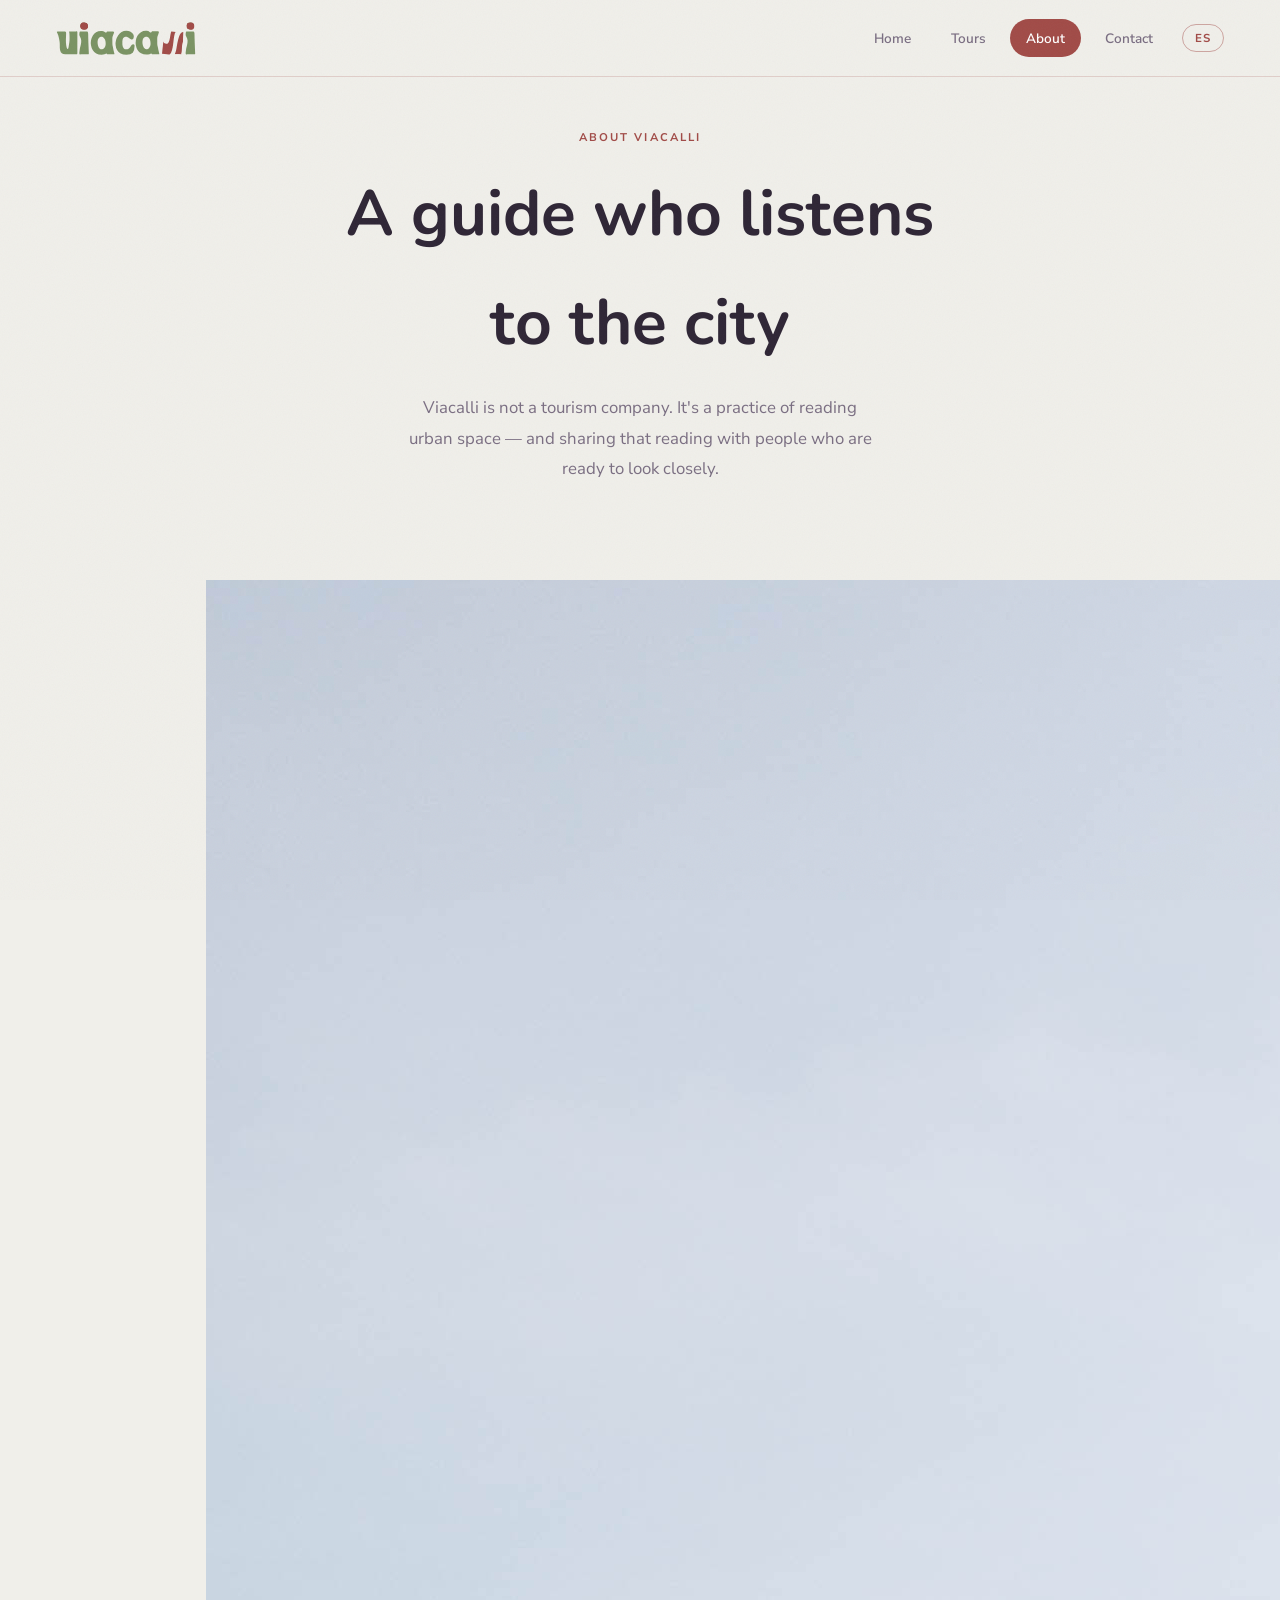
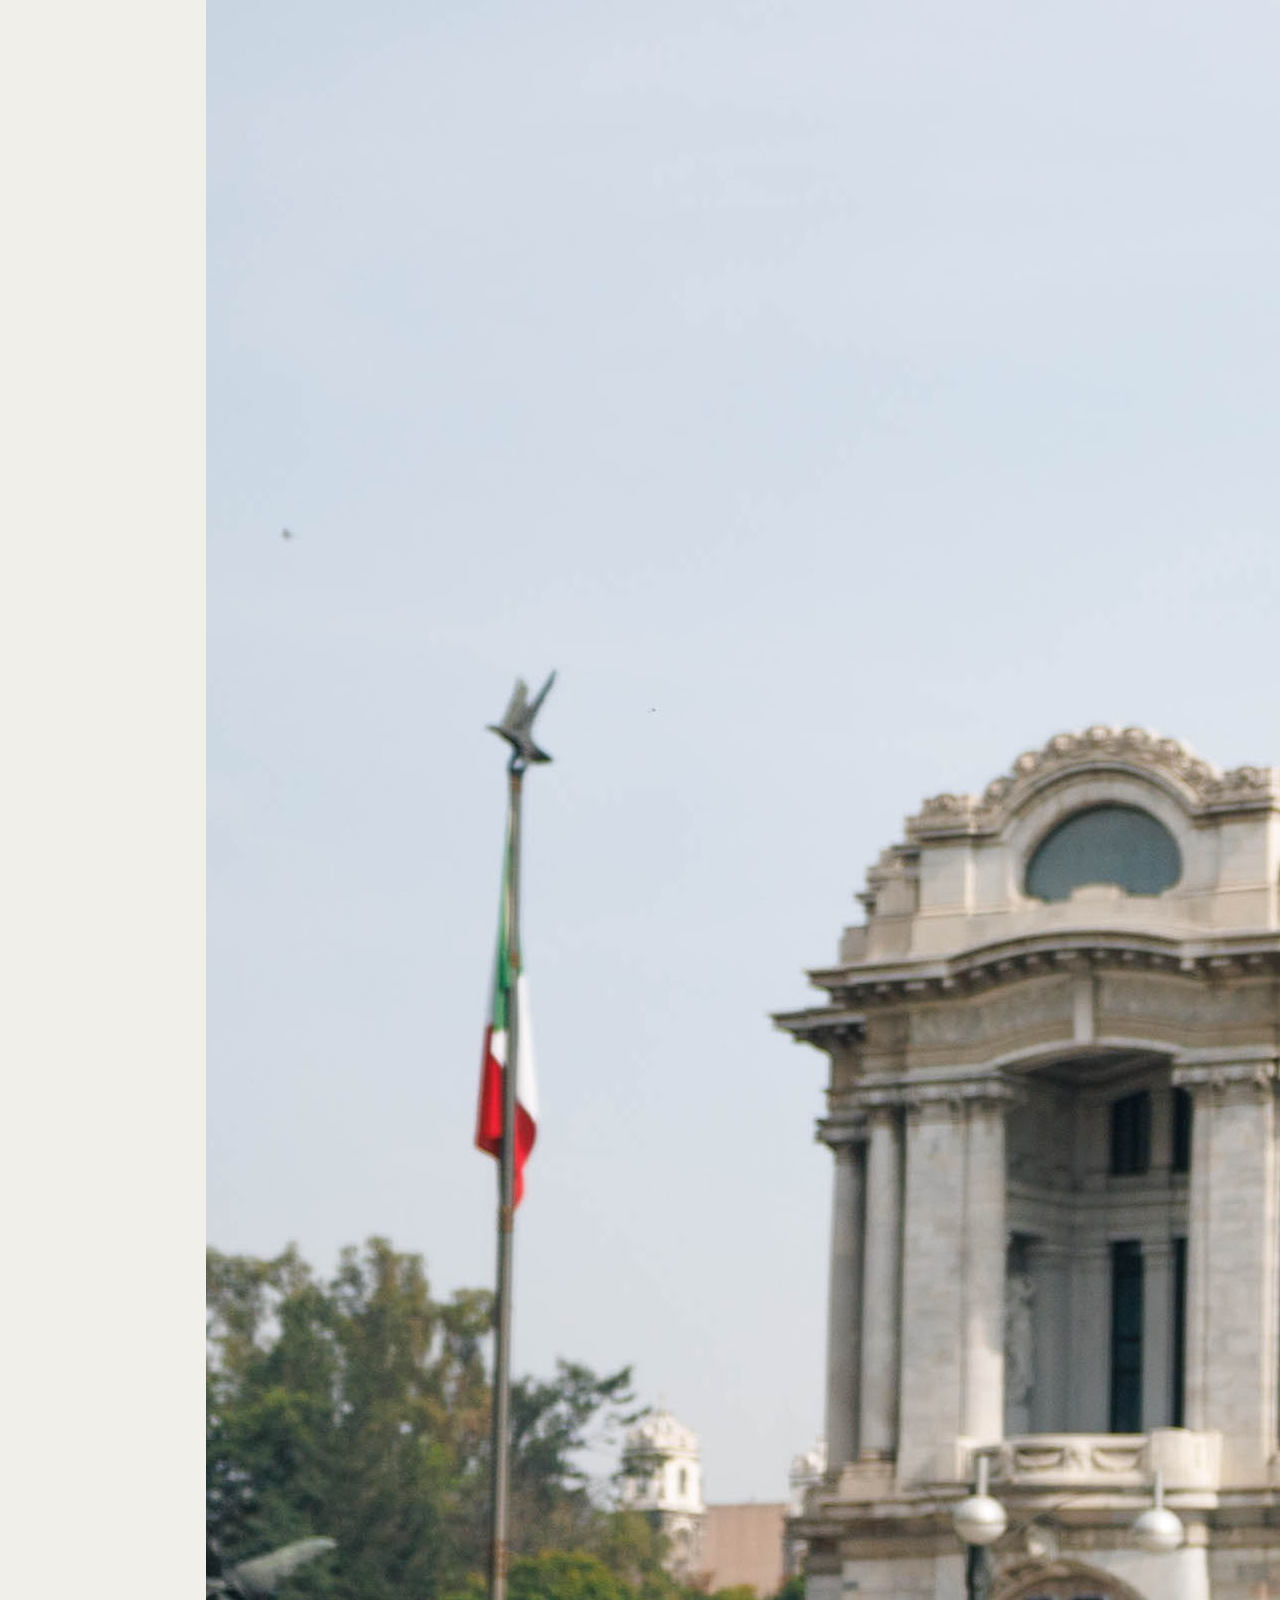
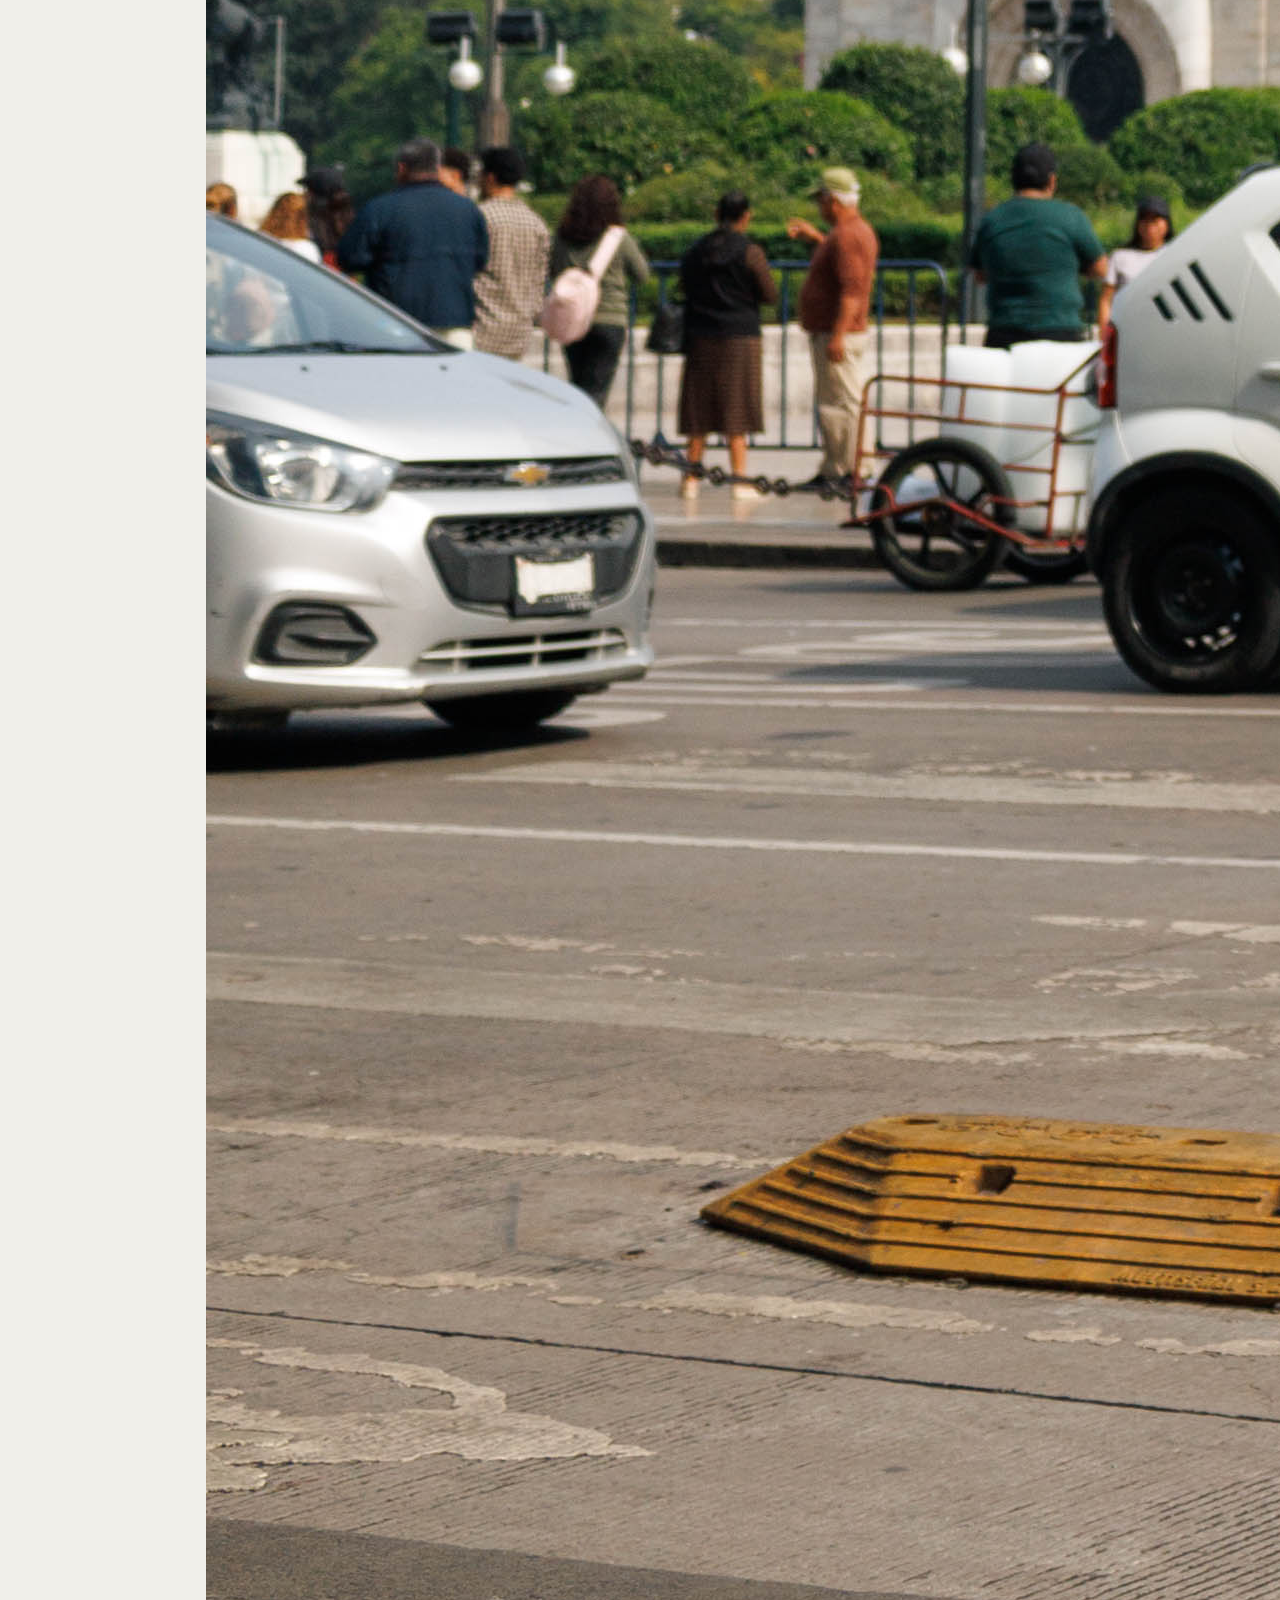
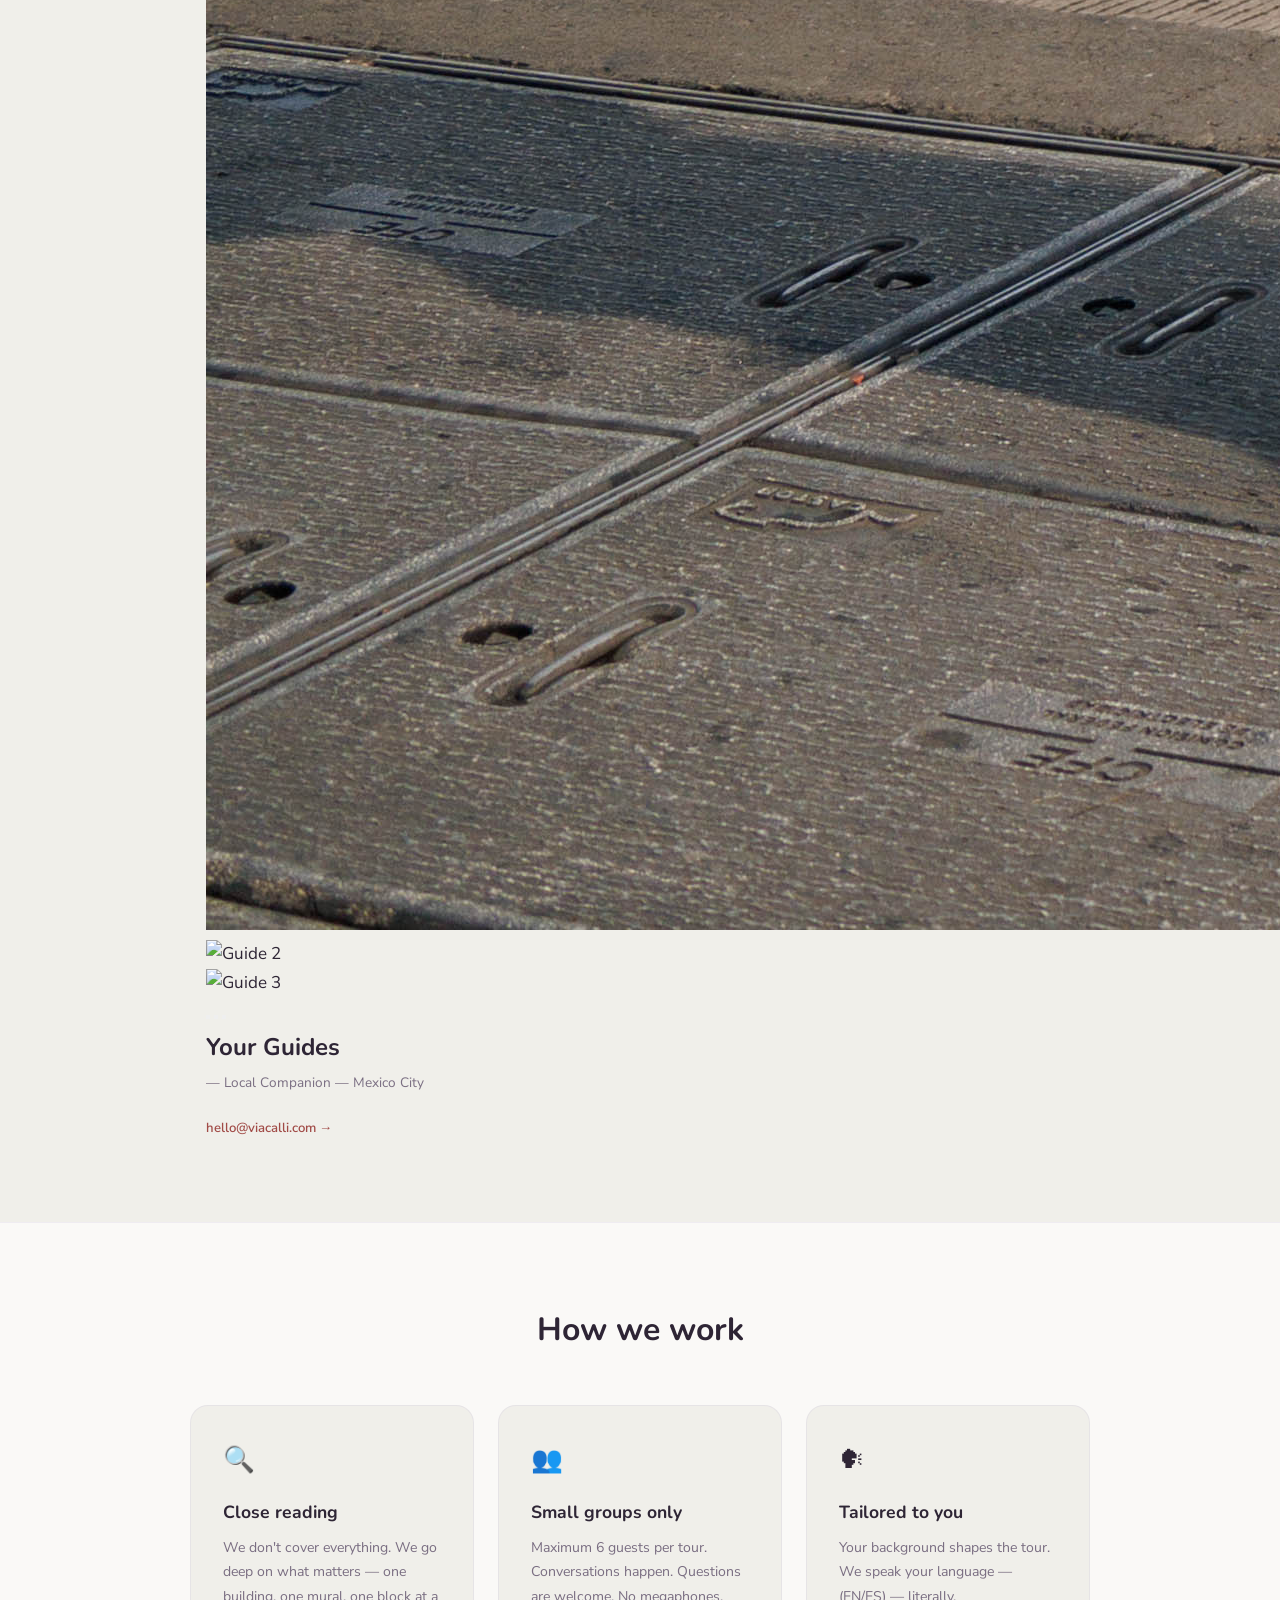
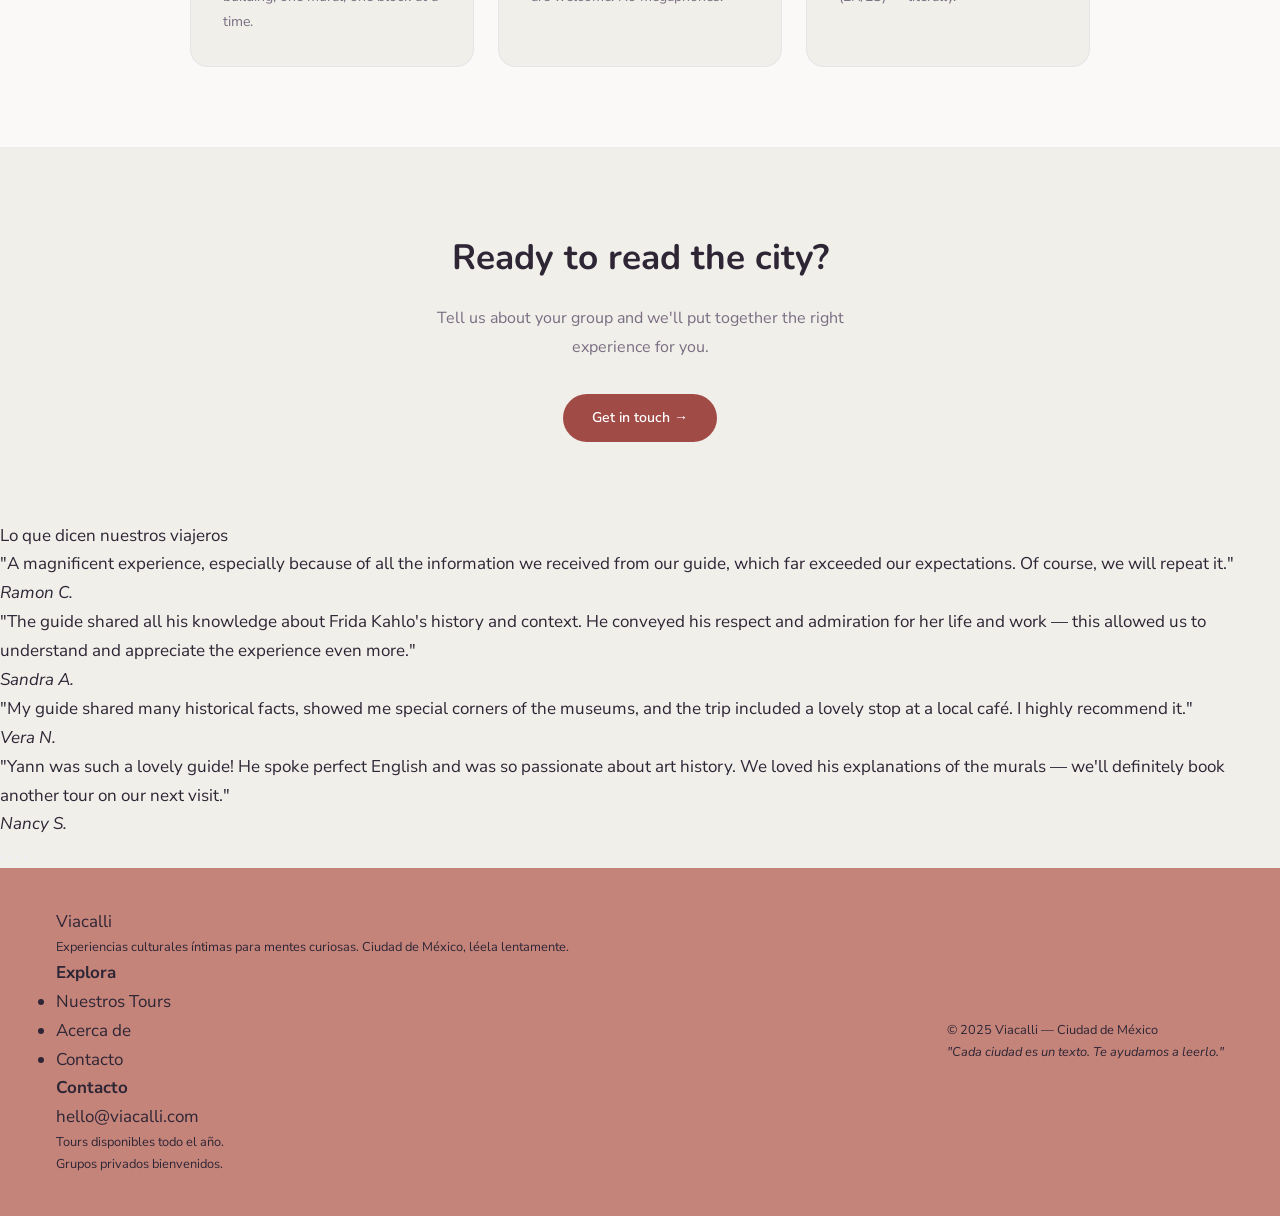
==== about.html @ 8512c6a0 "Update about.html" ====
<!DOCTYPE html>
<html lang="en">
<head>
<meta charset="UTF-8">
<meta name="viewport" content="width=device-width, initial-scale=1.0">
<title>Viacalli — Cultural Experiences</title>
<link rel="stylesheet" href="style.css">
<style>
.page-header {
  padding-top: 8rem;
  padding-bottom: 4rem;
  text-align: center;
  padding-left: 2rem;
  padding-right: 2rem;
}

.page-header h1 {
  font-family: var(--serif);
  font-size: clamp(2.5rem, 5vw, 4rem);
  font-weight: 700;
  color: var(--ink);
  margin-bottom: 1rem;
}

.page-header p {
  font-size: 1.05rem;
  color: var(--muted);
  max-width: 48ch;
  margin: 0 auto;
  line-height: 1.8;
}

/* ── BIO ── */
.bio-section {
  max-width: 980px;
  margin: 0 auto;
  padding: 2rem 3.5rem 5rem;
  display: grid;
  grid-template-columns: 1fr 1.5fr;
  gap: 5rem;
  align-items: start;
}

.bio-left {
  position: sticky;
  top: 7rem;
}



.bio-name {
  font-family: var(--serif);
  font-size: 1.5rem;
  font-weight: 700;
  color: var(--ink);
  margin-bottom: 0.2rem;
}

.bio-title {
  font-size: 0.85rem;
  color: var(--muted);
  margin-bottom: 1.2rem;
}

.bio-contact-link {
  display: inline-flex;
  align-items: center;
  gap: 0.4rem;
  font-size: 0.82rem;
  font-weight: 600;
  color: var(--lav-dark);
  text-decoration: none;
}

.bio-contact-link:hover { text-decoration: underline; }

.bio-right {
  padding-top: 0.5rem;
}

.bio-right h2 {
  font-family: var(--serif);
  font-size: 1.8rem;
  font-weight: 700;
  color: var(--ink);
  margin-bottom: 1.5rem;
  line-height: 1.2;
}

.bio-right p {
  font-size: 1rem;
  color: var(--muted);
  line-height: 1.9;
  margin-bottom: 1.3rem;
}

.bio-right p strong {
  color: var(--ink);
  font-weight: 600;
}

/* ── VALUES ── */
.values-section {
  background: var(--white);
  padding: 5rem 3.5rem;
  border-top: 1px solid rgba(175,164,206,0.15);
  border-bottom: 1px solid rgba(175,164,206,0.15);
}

.values-section h2 {
  font-family: var(--serif);
  font-size: 2rem;
  font-weight: 700;
  color: var(--ink);
  text-align: center;
  margin-bottom: 3rem;
}

.values-grid {
  display: grid;
  grid-template-columns: repeat(3, 1fr);
  gap: 1.5rem;
  max-width: 900px;
  margin: 0 auto;
}

.value-card {
  background: var(--cream);
  border-radius: 18px;
  padding: 2rem;
  border: 1px solid rgba(175,164,206,0.15);
}

.value-icon {
  font-size: 1.6rem;
  margin-bottom: 1rem;
  display: block;
}

.value-card h3 {
  font-family: var(--serif);
  font-size: 1.1rem;
  font-weight: 700;
  color: var(--ink);
  margin-bottom: 0.5rem;
}

.value-card p {
  font-size: 0.88rem;
  color: var(--muted);
  line-height: 1.75;
}

/* ── CTA ── */
.about-cta {
  text-align: center;
  padding: 5rem 2rem;
}

.about-cta h2 {
  font-family: var(--serif);
  font-size: 2.2rem;
  font-weight: 700;
  color: var(--ink);
  margin-bottom: 1rem;
}

.about-cta p {
  font-size: 1rem;
  color: var(--muted);
  max-width: 44ch;
  margin: 0 auto 2rem;
  line-height: 1.8;
}

@media (max-width: 768px) {
  .bio-section { grid-template-columns: 1fr; padding: 2rem 1.5rem 4rem; gap: 2.5rem; }
  .bio-left { position: static; }
  .values-section { padding: 4rem 1.5rem; }
  .values-grid { grid-template-columns: 1fr; }
}
</style>
</head>
<body>

<nav>
  <a href="index.html" class="nav-logo"><img src="logo.svg" alt="Viacalli" style="height:38px; width:auto; display:block;"></a>
  <div class="nav-desktop-links" id="desktopNav">
    <a href="index.html" data-i18n="nav.home">Home</a>
    <a href="tours.html" data-i18n="nav.tours">Tours</a>
    <a href="about.html" class="active" data-i18n="nav.about">About</a>
    <a href="contact.html" data-i18n="nav.contact">Contact</a>
    <button id="langToggleDesktop" class="lang-toggle" aria-label="Cambiar a español">ES</button>
  </div>
  <button class="nav-hamburger" id="navHamburger" aria-label="Menu">
    <span></span><span></span><span></span>
  </button>
</nav>
<dialog id="mobileMenuDialog">
  <button class="dialog-close" id="dialogClose" aria-label="Close menu">✕</button>
  <nav class="dialog-nav">
    <a href="index.html" data-i18n="nav.home">Home</a>
    <a href="tours.html" data-i18n="nav.tours">Tours</a>
    <a href="about.html" class="active" data-i18n="nav.about">About</a>
    <a href="contact.html" data-i18n="nav.contact">Contact</a>
    <button id="langToggle" class="lang-toggle" aria-label="Cambiar a español">ES</button>
  </nav>
</dialog>

<div class="page-header">
  <span class="eyebrow" data-i18n="about.eyebrow">About Viacalli</span>
  <h1><span data-i18n="about.h1a">A guide who listens</span><br><span data-i18n="about.h1b">to the city</span></h1>
  <p data-i18n="about.sub">Viacalli is not a tourism company. It's a practice of reading urban space — and sharing that reading with people who are ready to look closely.</p>
</div>

<!-- ============================================================
     VIACALLI — CARRUSEL DE GUÍAS
     Reemplaza TODA la sección <section class="bio-section">
     en tu about.html con este bloque
     ============================================================ -->

<section class="bio-section">
  <div class="bio-left">

    <!-- Carrusel de fotos -->
    <div class="guides-carousel">
      <div class="guides-track" id="guidesTrack">
        <div class="guide-slide">
          <img src="img/1.jpg" alt="Guide 1" class="guide-photo">
        </div>
        <div class="guide-slide">
          <img src="img/2.jpg" alt="Guide 2" class="guide-photo">
        </div>
        <div class="guide-slide">
          <img src="img/3.jpg" alt="Guide 3" class="guide-photo">
        </div>
      </div>

      <!-- Dots de navegación -->
      <div class="guides-dots">
        <button class="guide-dot active" data-index="0"></button>
        <button class="guide-dot" data-index="1"></button>
        <button class="guide-dot" data-index="2"></button>
      </div>
    </div>

    <div class="bio-name">Your Guides</div>
    <div class="bio-title" data-i18n="about.bio.title">— Local Companion — Mexico City</div>
    <a href="contact.html" class="bio-contact-link">hello@viacalli.com →</a>
  </div>

  <div class="bio-right">
    <h2 data-i18n="about.bio.h2">Not a tour guide in the conventional sense.</h2>
    <p>
      We are readers of cities — trained to notice what most people walk past: the structural logic of a facade, the political subtext of a mural, the quiet stories embedded in a neighborhood.
    </p>
    <p>
      Viacalli was born from years of guiding curious travelers through Mexico City's most extraordinary spaces — and from the belief that meaningful experiences should be accessible to anyone willing to look deeper.
    </p>
    <p>
      These tours are not itineraries with a fixed set of facts. They are conversations, shaped by who is in the group. Everyone brings a different perspective to the city — and that difference is part of what makes every tour unique. 
    </p>
    <p>
      Over the years, we have guided visitors from across the world — including architects, artists, students, journalists, and first-time travelers to Mexico City. Every tour becomes a different way of understanding the city, shaped by the people exploring it together.
    </p>
    <p>
      Mexico City is one of the world's most layered and emotionally complex urban environments. <strong>We've spent years learning to read it. We'd like to share that reading with you.</strong>
    </p>
    <br>
    <a href="tours.html" class="btn btn-primary" data-i18n="about.bio.cta">See our tours →</a>
  </div>
</section>

<!-- Script del carrusel de guías -->
<script>
(function () {
  var track = document.getElementById('guidesTrack');
  var dots = document.querySelectorAll('.guide-dot');
  var current = 0;
  var total = 3;
  var timer;

  function goTo(index) {
    current = index;
    track.style.transform = 'translateX(-' + (index * 100) + '%)';
    dots.forEach(function (d, i) {
      d.classList.toggle('active', i === index);
    });
  }

  function next() {
    goTo((current + 1) % total);
  }

  function startTimer() {
    timer = setInterval(next, 3500);
  }

  dots.forEach(function (dot) {
    dot.addEventListener('click', function () {
      clearInterval(timer);
      goTo(parseInt(dot.dataset.index));
      startTimer();
    });
  });

  startTimer();
})();
</script>

<section class="values-section">
  <h2 data-i18n="about.values.h2">How we work</h2>
  <div class="values-grid">
    <div class="value-card">
      <span class="value-icon">🔍</span>
      <h3 data-i18n="about.v1.h3">Close reading</h3>
      <p data-i18n="about.v1.p">We don't cover everything. We go deep on what matters — one building, one mural, one block at a time.</p>
    </div>
    <div class="value-card">
      <span class="value-icon">👥</span>
      <h3 data-i18n="about.v2.h3">Small groups only</h3>
      <p data-i18n="about.v2.p">Maximum 6 guests per tour. Conversations happen. Questions are welcome. No megaphones.</p>
    </div>
    <div class="value-card">
      <span class="value-icon">🗣</span>
      <h3 data-i18n="about.v3.h3">Tailored to you</h3>
      <p data-i18n="about.v3.p">Your background shapes the tour. We speak your language — (EN/ES) — literally.</p>
    </div>
  </div>
</section>

<section class="about-cta">
  <h2 data-i18n="about.cta.h2">Ready to read the city?</h2>
  <p data-i18n="about.cta.p">Tell us about your group and we'll put together the right experience for you.</p>
  <a href="contact.html" class="btn btn-primary" data-i18n="about.cta.btn">Get in touch →</a>
</section>

<!-- ============================================================
     VIACALLI — CARRUSEL DE TESTIMONIOS
     Pega este bloque en about.html donde quieras que aparezca,
     por ejemplo justo antes del </main> o antes del footer.
     ============================================================ -->

<section class="testimonials-section">
  <div class="section-label-manus">
    <div class="label-line-manus"></div>
    <span class="label-text-manus">Lo que dicen nuestros viajeros</span>
    <div class="label-line-manus"></div>
  </div>

  <div class="testimonial-carousel-wrap">

    <div class="testimonial-item active">
      <blockquote>"A magnificent experience, especially because of all the information we received from our guide, which far exceeded our expectations. Of course, we will repeat it."</blockquote>
      <cite>
        <span class="testimonial-author">Ramon C.</span>
      </cite>
    </div>

    <div class="testimonial-item">
      <blockquote>"The guide shared all his knowledge about Frida Kahlo's history and context. He conveyed his respect and admiration for her life and work — this allowed us to understand and appreciate the experience even more."</blockquote>
      <cite>
        <span class="testimonial-author">Sandra A.</span>
      </cite>
    </div>

    <div class="testimonial-item">
      <blockquote>"My guide shared many historical facts, showed me special corners of the museums, and the trip included a lovely stop at a local café. I highly recommend it."</blockquote>
      <cite>
        <span class="testimonial-author">Vera N.</span>
      </cite>
    </div>

    <div class="testimonial-item">
      <blockquote>"Yann was such a lovely guide! He spoke perfect English and was so passionate about art history. We loved his explanations of the murals — we'll definitely book another tour on our next visit."</blockquote>
      <cite>
        <span class="testimonial-author">Nancy S.</span>
      </cite>
    </div>

  </div>

  <div class="testimonial-dots-wrap">
    <button class="t-dot active" data-t="0"></button>
    <button class="t-dot" data-t="1"></button>
    <button class="t-dot" data-t="2"></button>
    <button class="t-dot" data-t="3"></button>
  </div>
</section>

<script>
(function () {
  var items = document.querySelectorAll('.testimonial-item');
  var dots = document.querySelectorAll('.t-dot');
  var current = 0;
  var timer;

  function goTo(index) {
    items[current].classList.remove('active');
    dots[current].classList.remove('active');
    current = index;
    items[current].classList.add('active');
    dots[current].classList.add('active');
  }

  dots.forEach(function (dot) {
    dot.addEventListener('click', function () {
      clearInterval(timer);
      goTo(parseInt(dot.dataset.t));
      startTimer();
    });
  });

  function startTimer() {
    timer = setInterval(function () {
      goTo((current + 1) % items.length);
    }, 5000);
  }

  startTimer();
})();
</script>

<!-- ============================================================
     VIACALLI — FOOTER NUEVO
     Reemplaza tu <footer>...</footer> existente en TODAS las páginas:
     index.html, about.html, tours.html, contact.html
     ============================================================ -->

<footer class="footer-manus">
  <div class="footer-inner">

    <div class="footer-brand-col">
      <div class="footer-brand-name">Viacalli</div>
      <p>Experiencias culturales íntimas para mentes curiosas. Ciudad de México, léela lentamente.</p>
    </div>

    <div class="footer-col">
      <h4>Explora</h4>
      <ul>
        <li><a href="tours.html">Nuestros Tours</a></li>
        <li><a href="about.html">Acerca de</a></li>
        <li><a href="contact.html">Contacto</a></li>
      </ul>
    </div>

    <div class="footer-col">
      <h4>Contacto</h4>
      <a href="mailto:hello@viacalli.com" class="footer-email">hello@viacalli.com</a>
      <p class="footer-note">Tours disponibles todo el año.<br>Grupos privados bienvenidos.</p>
    </div>

  </div>

  <div class="footer-bottom-manus">
    <p>© 2025 Viacalli — Ciudad de México</p>
    <p><em>"Cada ciudad es un texto. Te ayudamos a leerlo."</em></p>
  </div>
</footer>


<script src="lang.js"></script>
<script>
(function() {
  var hamburger = document.getElementById('navHamburger');
  var dialog    = document.getElementById('mobileMenuDialog');
  var closeBtn  = document.getElementById('dialogClose');
  if (!hamburger || !dialog) return;

  hamburger.addEventListener('click', function() {
    dialog.showModal();
    document.body.style.overflow = 'hidden';
  });

  function closeDialog() {
    dialog.close();
    document.body.style.overflow = '';
  }

  if (closeBtn) closeBtn.addEventListener('click', closeDialog);

  dialog.querySelectorAll('a').forEach(function(a) {
    a.addEventListener('click', closeDialog);
  });

  dialog.addEventListener('click', function(e) {
    if (e.target === dialog) closeDialog();
  });

  document.addEventListener('keydown', function(e) {
    if (e.key === 'Escape') { document.body.style.overflow = ''; }
  });
})();
</script>
</body>
</html>
---- style.css ----
@import url('https://fonts.googleapis.com/css2?family=Nunito:ital,wght@0,300;0,400;0,600;0,700;1,300;1,400&family=Nunito+Sans:wght@300;400;600&display=swap');

*, *::before, *::after { box-sizing: border-box; margin: 0; padding: 0; }

:root {
  --lav-dark:  #A14B47;
  --lav-light: #C47D7A;
  --cream:     #F0EFEA;
  --ink:       #2e2535;
  --muted:     #7a6e82;
  --soft:      #f0e0df;
  --white:     #faf9f7;
  --green:     #7A9363;
  --green-light: #dde8d8;
  --serif:     'Nunito', sans-serif;
  --sans:      'Nunito Sans', sans-serif;
}

html { scroll-behavior: smooth; }

body {
  background: var(--cream);
  color: var(--ink);
  font-family: var(--sans);
  font-weight: 400;
  line-height: 1.7;
  font-size: 17px;
}

/* ── NAV ── */
nav {
  position: fixed;
  top: 0; left: 0; right: 0;
  z-index: 100;
  display: flex;
  justify-content: space-between;
  align-items: center;
  padding: 1.2rem 3.5rem;
  background: rgba(240, 239, 234, 0.92);
  backdrop-filter: blur(10px);
  border-bottom: 1px solid rgba(161,75,71,0.2);
}

.nav-logo {
  text-decoration: none;
  display: flex;
  align-items: center;
  flex-shrink: 0;
}

.nav-logo img {
  height: 38px;
  width: auto;
  display: block;
}

.nav-logo span {
  display: none;
}

.nav-links {
  display: flex;
  gap: 0.5rem;
  list-style: none;
}

.nav-links a {
  font-family: var(--sans);
  font-size: 0.85rem;
  font-weight: 600;
  color: var(--muted);
  text-decoration: none;
  padding: 0.45rem 1rem;
  border-radius: 999px;
  transition: background 0.2s, color 0.2s;
}

.nav-links a:hover,
.nav-links a.active {
  background: var(--lav-dark);
  color: #fff;
}

/* ── LANGUAGE TOGGLE ── */
.lang-toggle {
  background: transparent;
  border: 1.5px solid rgba(161,75,71,0.45);
  border-radius: 999px;
  color: var(--lav-dark);
  font-family: var(--sans);
  font-size: 0.72rem;
  font-weight: 700;
  letter-spacing: 0.08em;
  padding: 0.3rem 0.75rem;
  cursor: pointer;
  transition: background 0.2s, border-color 0.2s, color 0.2s;
  margin-left: 0.3rem;
}

.lang-toggle:hover {
  background: var(--lav-dark);
  color: #fff;
  border-color: var(--lav-dark);
}

/* ── BUTTONS ── */
.btn {
  display: inline-flex;
  align-items: center;
  gap: 0.5rem;
  font-family: var(--sans);
  font-size: 0.88rem;
  font-weight: 600;
  padding: 0.75rem 1.8rem;
  border-radius: 999px;
  text-decoration: none;
  cursor: pointer;
  transition: transform 0.15s, box-shadow 0.15s;
  border: none;
}

.btn:active { transform: scale(0.97); }

.btn-primary {
  background: var(--lav-dark);
  color: #fff;
}

.btn-primary:hover {
  box-shadow: 0 4px 20px rgba(161,75,71,0.45);
  transform: translateY(-1px);
}

.btn-outline {
  background: transparent;
  color: var(--green);
  border: 1.5px solid var(--green);
}

.btn-outline:hover {
  background: var(--green-light);
}

/* ── SECTION LABELS ── */
.eyebrow {
  font-size: 0.7rem;
  font-weight: 700;
  letter-spacing: 0.18em;
  text-transform: uppercase;
  color: var(--lav-dark);
  display: block;
  margin-bottom: 0.8rem;
}

/* ── FOOTER ── */
footer {
  background: #C4847A;
  padding: 2.5rem 3.5rem;
  display: flex;
  justify-content: space-between;
  align-items: center;
}

footer p {
  font-size: 0.8rem;
  color: #2e2535;
}

footer a {
  color: #2e2535;
  text-decoration: none;
  transition: color 0.2s;
}

footer a:hover { color: #fff; }

/* ── HAMBURGER ── */
.nav-hamburger {
  display: none;
  flex-direction: column;
  justify-content: center;
  gap: 5px;
  background: none;
  border: none;
  cursor: pointer;
  padding: 0.4rem;
}
.nav-hamburger span {
  display: block;
  width: 22px;
  height: 2px;
  background: var(--ink);
  border-radius: 2px;
  transition: all 0.25s;
}

/* ── DESKTOP NAV LINKS ── */
.nav-desktop-links {
  display: flex;
  align-items: center;
  gap: 0.5rem;
}
.nav-desktop-links a {
  font-family: var(--sans);
  font-size: 0.85rem;
  font-weight: 600;
  color: var(--muted);
  text-decoration: none;
  padding: 0.45rem 1rem;
  border-radius: 999px;
  transition: background 0.2s, color 0.2s;
}
.nav-desktop-links a:hover,
.nav-desktop-links a.active {
  background: var(--lav-dark);
  color: #fff;
}

/* ── MOBILE DIALOG MENU ── */
#mobileMenuDialog {
  display: block;
  border: none;
  padding: 0;
  margin: 0;
  width: 100vw;
  max-width: 100vw;
  height: 100vh;
  max-height: 100vh;
  background: var(--cream);
  position: fixed;
  inset: 0;
}
#mobileMenuDialog::backdrop {
  background: rgba(0,0,0,0.3);
}
#mobileMenuDialog:not([open]) {
  display: none;
}
.dialog-close {
  position: absolute;
  top: 1.2rem;
  right: 1.4rem;
  background: none;
  border: none;
  font-size: 1.6rem;
  color: var(--ink);
  cursor: pointer;
  line-height: 1;
  padding: 0.3rem;
}
.dialog-nav {
  display: flex;
  flex-direction: column;
  justify-content: center;
  height: 100%;
  padding: 5rem 2.5rem 3rem;
  gap: 0;
}
.dialog-nav a {
  font-family: var(--serif);
  font-size: 2rem;
  font-weight: 700;
  padding: 0.75rem 0;
  color: var(--ink);
  display: block;
  text-decoration: none;
  border-bottom: 1px solid rgba(161,75,71,0.2);
  transition: color 0.15s;
}
.dialog-nav a:first-child {
  border-top: 1px solid rgba(161,75,71,0.2);
}
.dialog-nav a:hover,
.dialog-nav a.active {
  color: var(--green);
}
.dialog-nav .lang-toggle {
  margin-top: 2rem;
  font-size: 0.85rem;
  padding: 0.5rem 1.4rem;
  border: 1.5px solid rgba(161,75,71,0.45);
  border-radius: 999px;
  background: none;
  color: var(--lav-dark);
  font-weight: 700;
  letter-spacing: 0.08em;
  cursor: pointer;
  display: inline-block;
  font-family: var(--sans);
}

/* ── RESPONSIVE ── */
@media (max-width: 768px) {
  nav { padding: 0.9rem 1.2rem; }
  .nav-logo img { height: 28px; }
  .nav-hamburger { display: flex; }
  .nav-desktop-links { display: none; }
  footer { padding: 2rem 1.5rem; flex-direction: column; gap: 0.6rem; text-align: center; }
}
/* ============================================================
   VIACALLI — EFECTOS Y ANIMACIONES
   Pega este bloque al FINAL de tu style.css existente
   ============================================================ */

/* ── GRAIN TEXTURE ── */
body::after {
  content: '';
  position: fixed;
  inset: 0;
  pointer-events: none;
  z-index: 9999;
  opacity: 0.04;
  background-image: url("data:image/svg+xml,%3Csvg xmlns='http://www.w3.org/2000/svg' width='200' height='200'%3E%3Cfilter id='n'%3E%3CfeTurbulence type='fractalNoise' baseFrequency='0.85' numOctaves='4' stitchTiles='stitch'/%3E%3C/filter%3E%3Crect width='200' height='200' filter='url(%23n)' opacity='1'/%3E%3C/svg%3E");
}

/* ── HERO — ENTRADA ESCALONADA ── */
.hero-tag {
  opacity: 0;
  animation: viac-fadeUp 0.6s ease forwards 0.2s;
}

.hero h1 .line1 {
  display: block;
  opacity: 0;
  animation: viac-fadeUp 0.7s ease forwards 0.4s;
}

.hero h1 .line2 {
  display: block;
  opacity: 0;
  animation: viac-fadeUp 0.7s ease forwards 0.65s;
}

.hero-sub {
  opacity: 0;
  animation: viac-fadeUp 0.7s ease forwards 0.9s;
}

.hero-actions {
  opacity: 0;
  animation: viac-fadeUp 0.7s ease forwards 1.1s;
}

/* ── ABOUT CARD — PARALLAX TILT 3D ── */
.about-card {
  transition: transform 0.1s ease;
  transform-style: preserve-3d;
}

/* ── TOUR CARDS — HOVER MEJORADO ── */
.tour-preview-card {
  position: relative;
  overflow: hidden;
}

/* Overlay de color al hover */
.tour-preview-card::before {
  content: '';
  position: absolute;
  inset: 0;
  background: linear-gradient(135deg, rgba(175,164,206,0.07), rgba(122,147,99,0.05));
  opacity: 0;
  transition: opacity 0.3s ease;
  border-radius: inherit;
  pointer-events: none;
}

.tour-preview-card:hover::before {
  opacity: 1;
}

/* Ícono — zoom + rotación suave al hover */
.tour-preview-card .tour-icon {
  transition: transform 0.3s cubic-bezier(0.34, 1.56, 0.64, 1);
}

.tour-preview-card:hover .tour-icon {
  transform: scale(1.15) rotate(-5deg);
}

/* Flecha — deslizamiento al hover */
.tour-preview-card .tour-link-arrow {
  transition: transform 0.2s ease, color 0.2s ease;
  display: inline-flex;
  align-items: center;
  gap: 0.3rem;
}

.tour-preview-card:hover .tour-link-arrow {
  transform: translateX(5px);
}

/* ── CAROUSEL CARDS — HOVER CON OVERLAY VISUAL ── */

/* Cada card del carousel necesita position relative (ya lo tiene) */
.tour-preview-card .card-hover-overlay {
  position: absolute;
  inset: 0;
  border-radius: inherit;
  display: flex;
  flex-direction: column;
  align-items: flex-start;
  justify-content: flex-end;
  padding: 1.8rem 2rem;
  opacity: 0;
  transform: translateY(6px);
  transition: opacity 0.35s ease, transform 0.35s ease;
  pointer-events: none;
  z-index: 2;
}

/* Fotos reales con overlay oscuro por tour */
.tour-preview-card[href*="frida"]    .card-hover-overlay { background: linear-gradient(rgba(0,0,0,0.35), rgba(0,0,0,0.7)), url('img/frida.jpeg') center/cover no-repeat; }
.tour-preview-card[href*="bellas"]   .card-hover-overlay { background: linear-gradient(rgba(0,0,0,0.35), rgba(0,0,0,0.7)), url('img/bellas.jpeg') center/cover no-repeat; }
.tour-preview-card[href*="munal"]    .card-hover-overlay { background: linear-gradient(rgba(0,0,0,0.35), rgba(0,0,0,0.7)), url('img/munal.jpeg') center/cover no-repeat; }
.tour-preview-card[href*="antro"]    .card-hover-overlay { background: linear-gradient(rgba(0,0,0,0.35), rgba(0,0,0,0.7)), url('img/antropologia.png') center/cover no-repeat; }
.tour-preview-card[href*="barragan"] .card-hover-overlay { background: linear-gradient(rgba(0,0,0,0.35), rgba(0,0,0,0.7)), url('img/ortega.jpg') center/cover no-repeat; }
.tour-preview-card[href*="gastro"]   .card-hover-overlay { background: linear-gradient(rgba(0,0,0,0.35), rgba(0,0,0,0.7)), url('img/gastronomico.jpg') center/cover no-repeat; }
.tour-preview-card[href*="photo"]    .card-hover-overlay { background: linear-gradient(rgba(0,0,0,0.35), rgba(0,0,0,0.7)), url('img/photo.jpg') center/cover no-repeat; }

.tour-preview-card:hover .card-hover-overlay {
  opacity: 1;
  transform: translateY(0);
}

.card-hover-overlay .overlay-icon {
  font-size: 2rem;
  margin-bottom: 0.7rem;
  display: block;
  transform: scale(0.8);
  transition: transform 0.4s cubic-bezier(0.34, 1.56, 0.64, 1) 0.05s;
}

.tour-preview-card:hover .overlay-icon {
  transform: scale(1);
}

.card-hover-overlay .overlay-title {
  font-family: var(--serif);
  font-size: 1.4rem;
  font-weight: 700;
  color: #fff;
  line-height: 1.2;
  margin-bottom: 0.4rem;
}

.card-hover-overlay .overlay-cta {
  font-size: 0.75rem;
  font-weight: 700;
  color: rgba(255,255,255,0.75);
  letter-spacing: 0.08em;
  text-transform: uppercase;
}

/* ── INTRO STRIP — CONTADORES ── */
.strip-num {
  transition: opacity 0.4s ease;
}

/* ── SCROLL REVEAL — elementos generales ── */
.reveal {
  opacity: 0;
  transform: translateY(20px);
  transition: opacity 0.65s ease, transform 0.65s ease;
}

.reveal.visible {
  opacity: 1;
  transform: translateY(0);
}

/* ── KEYFRAMES ── */
@keyframes viac-fadeUp {
  from {
    opacity: 0;
    transform: translateY(18px);
  }
  to {
    opacity: 1;
    transform: translateY(0);
  }
}
/* ============================================================
   VIACALLI — MEJORAS MOBILE
   Pega este bloque al FINAL de tu style.css,
   DESPUÉS del bloque de animaciones que ya agregaste.
   ============================================================ */
 
@media (max-width: 768px) {
 
nav {
    position: relative;
  }

  /* ── HERO ── */
 
  /* Reducir espacio encima del tag */
  .hero {
    padding-top: 2rem;
    padding-bottom: 2rem;
    text-align: center;
  }
 
  .hero-tag {
    margin: 0 auto 1.2rem;
    display: inline-flex;
  }
 
  /* h1 más compacto — menos espacio entre líneas */
  .hero h1 {
    font-size: 2.6rem;
    line-height: 1.08;
    margin-bottom: 1rem;
  }
 
  /* Subtítulo más pequeño y compacto */
  .hero-sub {
    font-size: 1rem;
    line-height: 1.65;
    margin-bottom: 1.5rem;
    padding: 0 0.5rem;
  }
 
  /* Botones: uno arriba del otro, tamaño completo */
  .hero-actions {
    display: flex;
    flex-direction: column;
    gap: 0.75rem;
    align-items: center;
    width: 100%;
  }
 
  .hero-actions .btn-primary,
  .hero-actions .btn-outline,
  .hero-actions a {
    width: 100%;
    max-width: 320px;
    text-align: center;
    padding: 0.85rem 1.5rem;
    font-size: 0.9rem;
    border-radius: 50px;
  }
 
  /* Botón primario más prominente */
  .hero-actions a:first-child {
    background: var(--lav-dark, #A14B47);
    color: #fff;
    font-weight: 700;
  }
 
  /* ── SCROLL INDICATOR ── */
  .scroll-indicator {
    margin-top: 1.5rem;
  }
 
  /* ── INTRO STRIP ── */
  .intro-strip {
    display: grid;
    grid-template-columns: repeat(3, 1fr);
    gap: 0;
    padding: 0;
    border-radius: 16px;
    margin: 0 1rem;
    overflow: hidden;
    box-shadow: 0 2px 16px rgba(0,0,0,0.06);
  }
 
  .intro-strip .strip-item {
    padding: 1.2rem 0.5rem;
    display: flex;
    flex-direction: column;
    align-items: center;
    text-align: center;
  }
 
  .intro-strip .strip-num {
    font-size: 1.8rem;
    line-height: 1;
    margin-bottom: 0.3rem;
  }
 
  .intro-strip .strip-label {
    font-size: 0.62rem;
    line-height: 1.3;
    text-align: center;
  }
 
  /* ── ABOUT / APPROACH SECTION ── */
  .about-teaser {
    padding: 2.5rem 1.25rem;
  }
 
  .about-teaser h2 {
    font-size: 1.9rem;
    line-height: 1.15;
    margin-bottom: 1rem;
  }
 
  /* La tarjeta de la cita — más compacta */
  .about-card {
    margin-top: 1.5rem;
    padding: 1.5rem 1.25rem;
    border-radius: 16px;
  }
 
  .about-card blockquote,
  .about-card .card-quote {
    font-size: 1.05rem;
    line-height: 1.55;
  }
 
  /* ── CAROUSEL DE TOURS ── */
  .tours-preview {
    padding: 2rem 0 2.5rem;
  }
 
  .tours-preview .section-header {
    padding: 0 1.25rem;
    margin-bottom: 1.25rem;
    display: flex;
    justify-content: space-between;
    align-items: center;
  }
 
  .tours-preview .section-header h2 {
    font-size: 1.6rem;
  }
 
  /* Card del carousel más alta y visual en mobile */
  .tour-preview-card {
    border-radius: 20px;
    min-height: 300px;
    display: flex;
    flex-direction: column;
    justify-content: space-between;
    padding: 1.75rem 1.5rem;
  }
 
  /* Ícono más grande */
  .tour-preview-card .tour-icon {
    font-size: 2.2rem;
    margin-bottom: 1rem;
    display: block;
    width: 52px;
    height: 52px;
    background: rgba(161,75,71,0.1);
    border-radius: 14px;
    display: flex;
    align-items: center;
    justify-content: center;
  }
 
  .tour-preview-card h3 {
    font-size: 1.25rem;
    line-height: 1.2;
    margin-bottom: 0.6rem;
  }
 
  .tour-preview-card p {
    font-size: 0.875rem;
    line-height: 1.65;
    margin-bottom: 1.25rem;
  }
 
  /* En mobile: el overlay de foto se activa con tap (touch) */
  /* Al tocar la card, el overlay aparece brevemente */
  .tour-preview-card:active .card-hover-overlay {
    opacity: 1;
    transform: translateY(0);
  }
 
  /* Flechas de navegación del carousel más grandes y visibles */
  .carousel-btn,
  .carousel-prev,
  .carousel-next {
    width: 44px;
    height: 44px;
    font-size: 1.1rem;
  }
 
  /* ── FOOTER ── */
  footer {
    padding: 1.5rem 1.25rem;
    text-align: center;
    font-size: 0.8rem;
  }
 
  footer .footer-inner {
    flex-direction: column;
    gap: 0.5rem;
  }
 
  /* ── TIPOGRAFÍA GENERAL MOBILE ── */
  h2 {
    font-size: 1.75rem;
  }
 
  h3 {
    font-size: 1.15rem;
  }
 
  /* ── SECCIONES — menos padding vertical ── */
  section {
    padding-left: 1.25rem;
    padding-right: 1.25rem;
  }
 
 
/* ── EXTRA SMALL (iPhone SE, pantallas < 390px) ── */
@media (max-width: 390px) {
  .hero h1 {
    font-size: 2.1rem;
  }
 
  .intro-strip .strip-num {
    font-size: 1.5rem;
  }
 
  .intro-strip .strip-label {
    font-size: 0.56rem;
  }
}
/* ============================================================
   VIACALLI — FOTOS SIEMPRE VISIBLES EN CAROUSEL (MOBILE)
   Reemplaza el bloque anterior en tu style.css
   ============================================================ */

@media (max-width: 768px) {

  .tour-preview-card {
    min-height: 340px;
    position: relative;
    overflow: hidden;
    border-radius: 20px;
  }

  /* Forzar overlay siempre visible */
  .tour-preview-card .card-hover-overlay {
    opacity: 1 !important;
    transform: translateY(0) !important;
    position: absolute !important;
    inset: 0 !important;
    border-radius: 20px;
    pointer-events: none;
    display: flex !important;
    flex-direction: column !important;
    align-items: flex-start !important;
    justify-content: flex-end !important;
    padding: 1.5rem 1.25rem !important;
    z-index: 2;
  }

  /* Ocultar contenido original */
  .tour-preview-card .tour-icon,
  .tour-preview-card h3,
  .tour-preview-card p,
  .tour-preview-card .tour-link-arrow {
    opacity: 0 !important;
    pointer-events: none;
  }

  /* Fotos con gradiente */
  .tour-preview-card[href*="frida"]    .card-hover-overlay { background: linear-gradient(to bottom, rgba(0,0,0,0.05) 0%, rgba(0,0,0,0.78) 100%), url('img/frida.jpeg') center/cover no-repeat !important; }
  .tour-preview-card[href*="bellas"]   .card-hover-overlay { background: linear-gradient(to bottom, rgba(0,0,0,0.05) 0%, rgba(0,0,0,0.78) 100%), url('img/bellas.jpeg') center/cover no-repeat !important; }
  .tour-preview-card[href*="munal"]    .card-hover-overlay { background: linear-gradient(to bottom, rgba(0,0,0,0.05) 0%, rgba(0,0,0,0.78) 100%), url('img/munal.jpeg') center/cover no-repeat !important; }
  .tour-preview-card[href*="antro"]    .card-hover-overlay { background: linear-gradient(to bottom, rgba(0,0,0,0.05) 0%, rgba(0,0,0,0.78) 100%), url('img/antropologia.png') center/cover no-repeat !important; }
  .tour-preview-card[href*="barragan"] .card-hover-overlay { background: linear-gradient(to bottom, rgba(0,0,0,0.05) 0%, rgba(0,0,0,0.78) 100%), url('img/ortega.jpg') center/cover no-repeat !important; }
  .tour-preview-card[href*="gastro"]   .card-hover-overlay { background: linear-gradient(to bottom, rgba(0,0,0,0.05) 0%, rgba(0,0,0,0.78) 100%), url('img/gastronomico.jpg') center/cover no-repeat !important; }
  .tour-preview-card[href*="photo"]    .card-hover-overlay { background: linear-gradient(to bottom, rgba(0,0,0,0.05) 0%, rgba(0,0,0,0.78) 100%), url('img/photo.jpg') center/cover no-repeat !important; }

  /* Texto del overlay — forzar visibilidad */
  .tour-preview-card .card-hover-overlay .overlay-icon {
    opacity: 1 !important;
    font-size: 1.4rem !important;
    margin-bottom: 0.4rem !important;
    transform: scale(1) !important;
    display: block !important;
    color: #fff !important;
  }

  .tour-preview-card .card-hover-overlay .overlay-title {
    opacity: 1 !important;
    font-size: 1.25rem !important;
    font-weight: 700 !important;
    color: #fff !important;
    line-height: 1.2 !important;
    margin-bottom: 0.4rem !important;
    display: block !important;
  }

  .tour-preview-card .card-hover-overlay .overlay-cta {
    opacity: 1 !important;
    font-size: 0.72rem !important;
    font-weight: 700 !important;
    color: rgba(255,255,255,0.85) !important;
    letter-spacing: 0.08em !important;
    text-transform: uppercase !important;
    display: block !important;
  }

}
/* ============================================================
   VIACALLI — CARRUSEL DE GUÍAS
   Pega al final de tu style.css
   ============================================================ */

/* Contenedor del carrusel */
.guides-carousel {
  width: 100%;
  max-width: 280px;
  margin: 0 auto 1.5rem;
  border-radius: 20px;
  overflow: hidden;
  position: relative;
}

/* Track que se desliza */
.guides-track {
  display: flex;
  transition: transform 0.5s cubic-bezier(0.4, 0, 0.2, 1);
  will-change: transform;
}

/* Cada slide ocupa el 100% del ancho */
.guide-slide {
  min-width: 100%;
  aspect-ratio: 3 / 4;
  overflow: hidden;
}

/* Foto */
.guide-photo {
  width: 100%;
  height: 100%;
  object-fit: cover;
  object-position: center top;
  display: block;
  transition: transform 0.4s ease;
}

.guide-slide:hover .guide-photo {
  transform: scale(1.03);
}

/* Dots de navegación */
.guides-dots {
  display: flex;
  justify-content: center;
  gap: 0.5rem;
  padding: 0.75rem 0 0.25rem;
}

.guide-dot {
  width: 7px;
  height: 7px;
  border-radius: 50%;
  border: none;
  background: rgba(161, 75, 71, 0.25);
  cursor: pointer;
  padding: 0;
  transition: background 0.3s ease, transform 0.2s ease;
}

.guide-dot.active {
  background: var(--lav-dark, #A14B47);
  transform: scale(1.25);
}

/* Mobile — carrusel más pequeño */
@media (max-width: 768px) {
  .guides-carousel {
    max-width: 220px;
  }
}
/* ============================================================
   VIACALLI — ESTILO MANUS ADAPTADO
   Pega al FINAL de tu style.css existente
   ============================================================ */

/* ─── VARIABLES COMPLEMENTARIAS ── */
:root {
  --charcoal: #2C2416;
  --charcoal-dark: #1E1810;
  --terracotta: #A14B47;
  --terracotta-light: #C47B6A;
  --ease-out: cubic-bezier(0.23, 1, 0.32, 1);
}

/* ══════════════════════════════════════════════════════════
   TOUR CARDS — ESTILO CON FOTO + OVERLAY + TAG
   Reemplaza el estilo actual de .tour-preview-card
   ══════════════════════════════════════════════════════════ */

.tour-preview-card {
  position: relative;
  overflow: hidden;
  aspect-ratio: 4 / 5;
  background: var(--charcoal);
  cursor: pointer;
  border-radius: 4px;
  display: block;
  text-decoration: none;
}

/* Foto de fondo */
.tour-preview-card .tour-bg-img {
  position: absolute;
  inset: 0;
  width: 100%;
  height: 100%;
  object-fit: cover;
  transition: transform 0.7s var(--ease-out);
  z-index: 0;
}

.tour-preview-card:hover .tour-bg-img {
  transform: scale(1.05);
}

/* Overlay oscuro */
.tour-preview-card .card-hover-overlay {
  position: absolute !important;
  inset: 0 !important;
  background: linear-gradient(to top, rgba(0,0,0,0.85), rgba(0,0,0,0.2), transparent) !important;
  opacity: 1 !important;
  transform: none !important;
  z-index: 1;
  border-radius: 4px;
  display: flex !important;
  flex-direction: column !important;
  justify-content: flex-end !important;
  align-items: flex-start !important;
  padding: 1.5rem !important;
  pointer-events: none;
}

/* Tag de categoría arriba a la izquierda */
.tour-preview-card .tour-tag {
  position: absolute;
  top: 1rem;
  left: 1rem;
  font-size: 0.6rem;
  letter-spacing: 0.2em;
  text-transform: uppercase;
  background: var(--terracotta);
  color: white;
  padding: 0.4rem 0.7rem;
  z-index: 3;
  font-family: var(--sans, 'DM Sans', sans-serif);
  font-weight: 600;
}

/* Ocultar contenido original */
.tour-preview-card .tour-icon,
.tour-preview-card > h3,
.tour-preview-card > p,
.tour-preview-card .tour-link-arrow {
  display: none !important;
}

/* Texto del overlay */
.card-hover-overlay .overlay-icon {
  display: none !important;
}

.card-hover-overlay .overlay-subtitle {
  font-size: 0.7rem;
  letter-spacing: 0.15em;
  text-transform: uppercase;
  color: rgba(255,255,255,0.5);
  margin-bottom: 0.4rem;
  display: block;
  opacity: 1 !important;
  font-family: var(--sans, 'DM Sans', sans-serif);
}

.card-hover-overlay .overlay-title {
  font-family: var(--serif, 'Cormorant Garamond', serif) !important;
  font-size: 1.5rem !important;
  font-weight: 600 !important;
  color: #fff !important;
  line-height: 1.15 !important;
  margin-bottom: 0.6rem !important;
  display: block !important;
  opacity: 1 !important;
}

.card-hover-overlay .overlay-cta {
  font-size: 0.7rem !important;
  letter-spacing: 0.15em !important;
  text-transform: uppercase !important;
  color: var(--terracotta-light) !important;
  display: block !important;
  opacity: 0;
  transition: opacity 0.3s var(--ease-out);
  font-family: var(--sans, 'DM Sans', sans-serif) !important;
}

.tour-preview-card:hover .card-hover-overlay .overlay-cta {
  opacity: 1 !important;
}

/* Fotos por tour */
.tour-preview-card[href*="frida"]    .tour-bg-img { content: url('img/frida.jpeg'); }
.tour-preview-card[href*="bellas"]   .tour-bg-img { content: url('img/bellas.jpeg'); }
.tour-preview-card[href*="munal"]    .tour-bg-img { content: url('img/munal.jpeg'); }
.tour-preview-card[href*="antro"]    .tour-bg-img { content: url('img/antropologia.png'); }
.tour-preview-card[href*="barragan"] .tour-bg-img { content: url('img/ortega.jpg'); }
.tour-preview-card[href*="gastro"]   .tour-bg-img { content: url('img/gastronomico.jpg'); }
.tour-preview-card[href*="photo"]    .tour-bg-img { content: url('img/photo.jpg'); }

/* ══════════════════════════════════════════════════════════
   CARRUSEL DE TESTIMONIOS
   ══════════════════════════════════════════════════════════ */

.testimonials-section {
  background: var(--charcoal);
  padding: 5rem 0;
  position: relative;
}

.testimonials-section .section-label-manus {
  display: flex;
  align-items: center;
  justify-content: center;
  gap: 0.75rem;
  margin-bottom: 3rem;
}

.testimonials-section .label-line-manus {
  width: 2rem;
  height: 1px;
  background: var(--terracotta);
}

.testimonials-section .label-text-manus {
  font-size: 0.7rem;
  letter-spacing: 0.2em;
  text-transform: uppercase;
  color: var(--terracotta);
  font-family: var(--sans, 'DM Sans', sans-serif);
}

.testimonial-carousel-wrap {
  position: relative;
  min-height: 220px;
  margin-bottom: 3rem;
  max-width: 720px;
  margin-left: auto;
  margin-right: auto;
}

.testimonial-item {
  position: absolute;
  inset: 0;
  text-align: center;
  opacity: 0;
  transform: translateY(1rem);
  transition: opacity 0.7s var(--ease-out), transform 0.7s var(--ease-out);
  pointer-events: none;
  padding: 0 2rem;
}

.testimonial-item.active {
  opacity: 1;
  transform: translateY(0);
  pointer-events: auto;
}

.testimonial-item blockquote {
  font-family: var(--serif, 'Cormorant Garamond', serif);
  font-size: clamp(1.1rem, 3vw, 1.6rem);
  font-style: italic;
  font-weight: 300;
  color: #fff;
  line-height: 1.65;
  margin-bottom: 1.5rem;
}

.testimonial-item cite {
  display: flex;
  flex-direction: column;
  align-items: center;
  gap: 0.2rem;
  font-style: normal;
}

.testimonial-author {
  font-size: 0.9rem;
  font-weight: 500;
  color: rgba(255,255,255,0.8);
  font-family: var(--sans, 'DM Sans', sans-serif);
}

.testimonial-origin {
  font-size: 0.7rem;
  letter-spacing: 0.15em;
  text-transform: uppercase;
  color: rgba(255,255,255,0.4);
  font-family: var(--sans, 'DM Sans', sans-serif);
}

.testimonial-dots-wrap {
  display: flex;
  align-items: center;
  justify-content: center;
  gap: 0.75rem;
}

.t-dot {
  width: 0.5rem;
  height: 0.5rem;
  border-radius: 50%;
  background: rgba(255,255,255,0.2);
  border: none;
  cursor: pointer;
  transition: all 0.3s var(--ease-out);
  padding: 0;
}

.t-dot.active {
  width: 2rem;
  height: 0.25rem;
  border-radius: 2px;
  background: var(--terracotta);
}

/* ══════════════════════════════════════════════════════════
   FOOTER — ESTILO MANUS CON PALETA VIACALLI
   ══════════════════════════════════════════════════════════ */

.footer-manus {
  background: var(--charcoal-dark);
  padding: 4rem 0 2rem;
  color: rgba(255,255,255,0.8);
}

.footer-manus .footer-inner {
  max-width: 1200px;
  margin: 0 auto;
  padding: 0 2rem;
  display: grid;
  grid-template-columns: 1fr;
  gap: 3rem;
  margin-bottom: 3rem;
}

@media (min-width: 768px) {
  .footer-manus .footer-inner {
    grid-template-columns: 2fr 1fr 1fr;
  }
}

.footer-brand-col p {
  font-size: 0.875rem;
  color: rgba(255,255,255,0.45);
  line-height: 1.7;
  max-width: 28ch;
  margin-top: 1rem;
}

.footer-brand-name {
  font-family: var(--serif, 'Cormorant Garamond', serif);
  font-size: 1.25rem;
  color: #fff;
  letter-spacing: 0.04em;
}

.footer-col h4 {
  font-family: var(--sans, 'DM Sans', sans-serif);
  font-size: 0.7rem;
  letter-spacing: 0.2em;
  text-transform: uppercase;
  color: rgba(255,255,255,0.3);
  margin-bottom: 1rem;
}

.footer-col ul {
  list-style: none;
}

.footer-col ul li {
  margin-bottom: 0.65rem;
}

.footer-col ul li a {
  font-size: 0.875rem;
  color: rgba(255,255,255,0.5);
  text-decoration: none;
  transition: color 0.2s var(--ease-out);
}

.footer-col ul li a:hover {
  color: var(--terracotta);
}

.footer-col a.footer-email {
  display: block;
  font-size: 0.875rem;
  color: rgba(255,255,255,0.5);
  text-decoration: none;
  margin-bottom: 0.75rem;
  transition: color 0.2s var(--ease-out);
}

.footer-col a.footer-email:hover {
  color: var(--terracotta);
}

.footer-col .footer-note {
  font-size: 0.8rem;
  color: rgba(255,255,255,0.35);
  line-height: 1.6;
}

.footer-bottom-manus {
  max-width: 1200px;
  margin: 0 auto;
  padding: 1.5rem 2rem 0;
  border-top: 1px solid rgba(255,255,255,0.08);
  display: flex;
  flex-direction: column;
  align-items: center;
  gap: 0.4rem;
  text-align: center;
}

.footer-bottom-manus p {
  font-size: 0.72rem;
  color: rgba(255,255,255,0.25);
}

.footer-bottom-manus em {
  font-style: italic;
  font-family: var(--serif, 'Cormorant Garamond', serif);
}
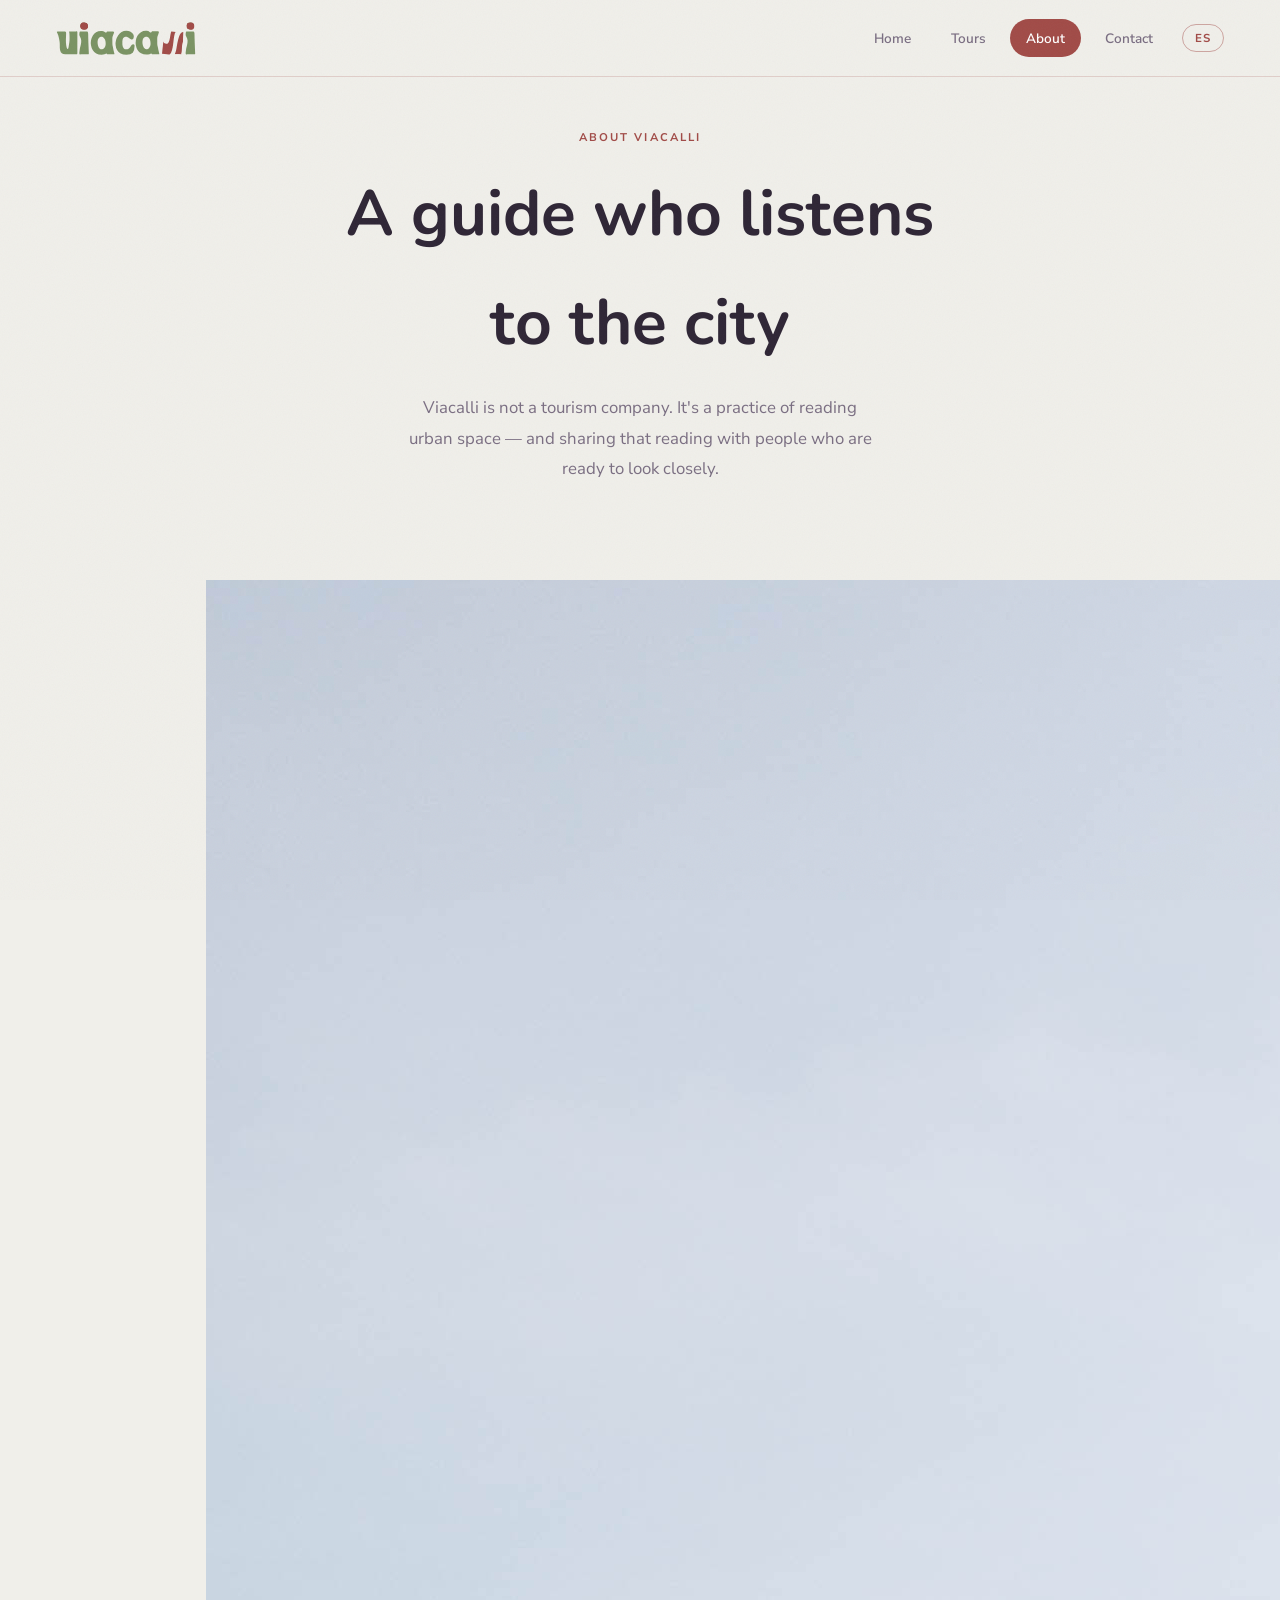
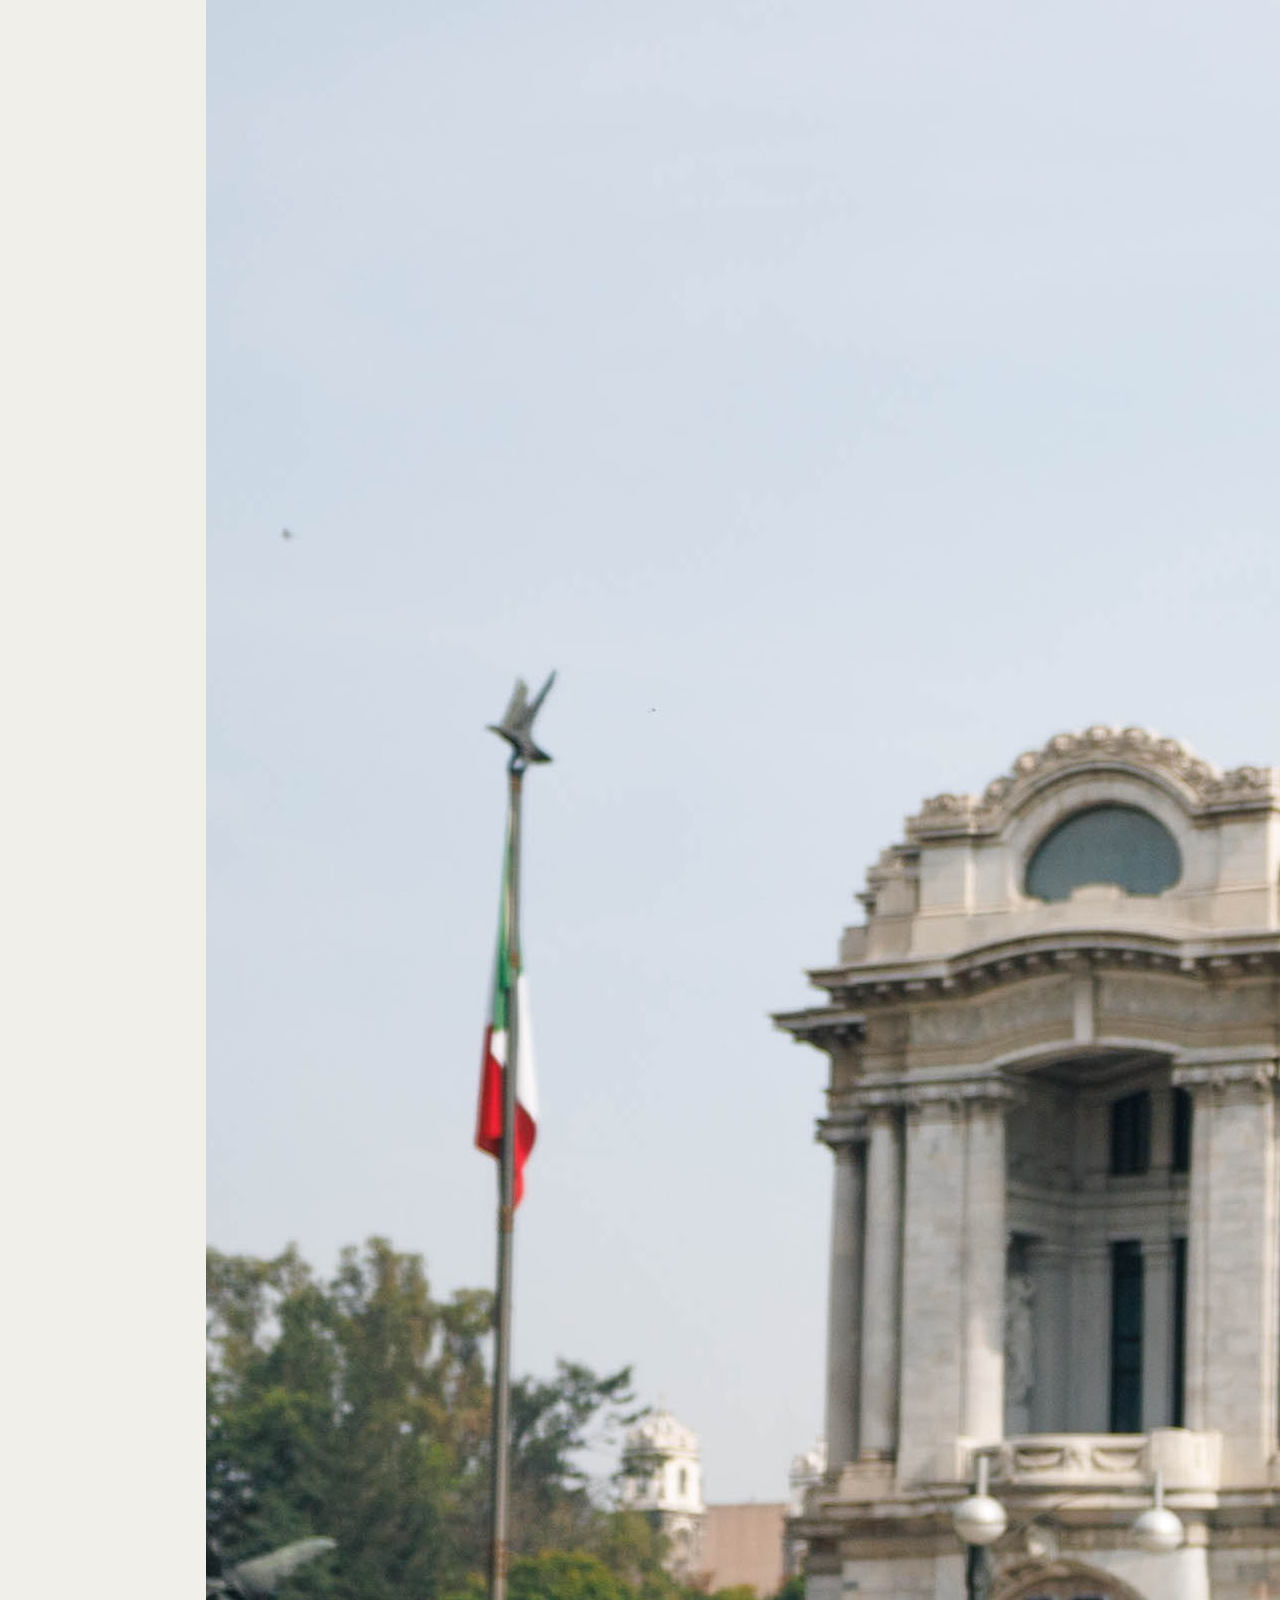
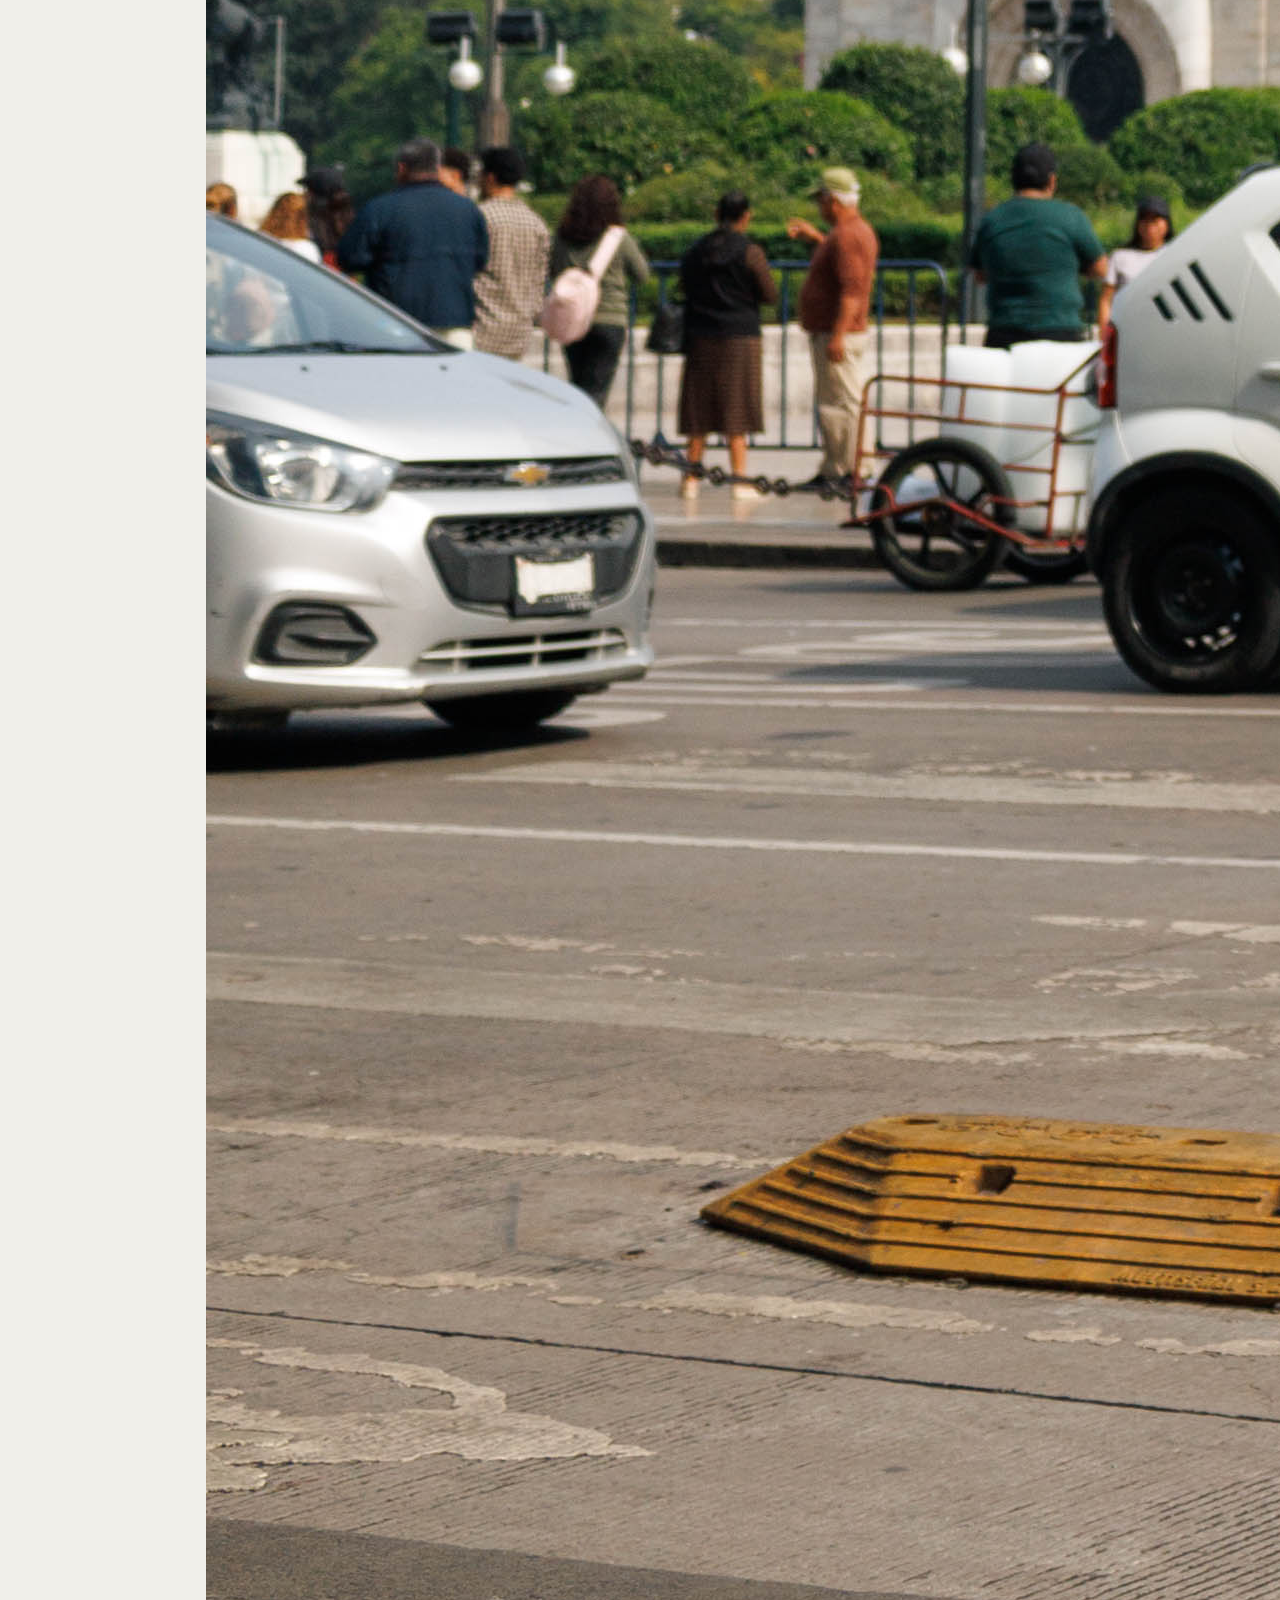
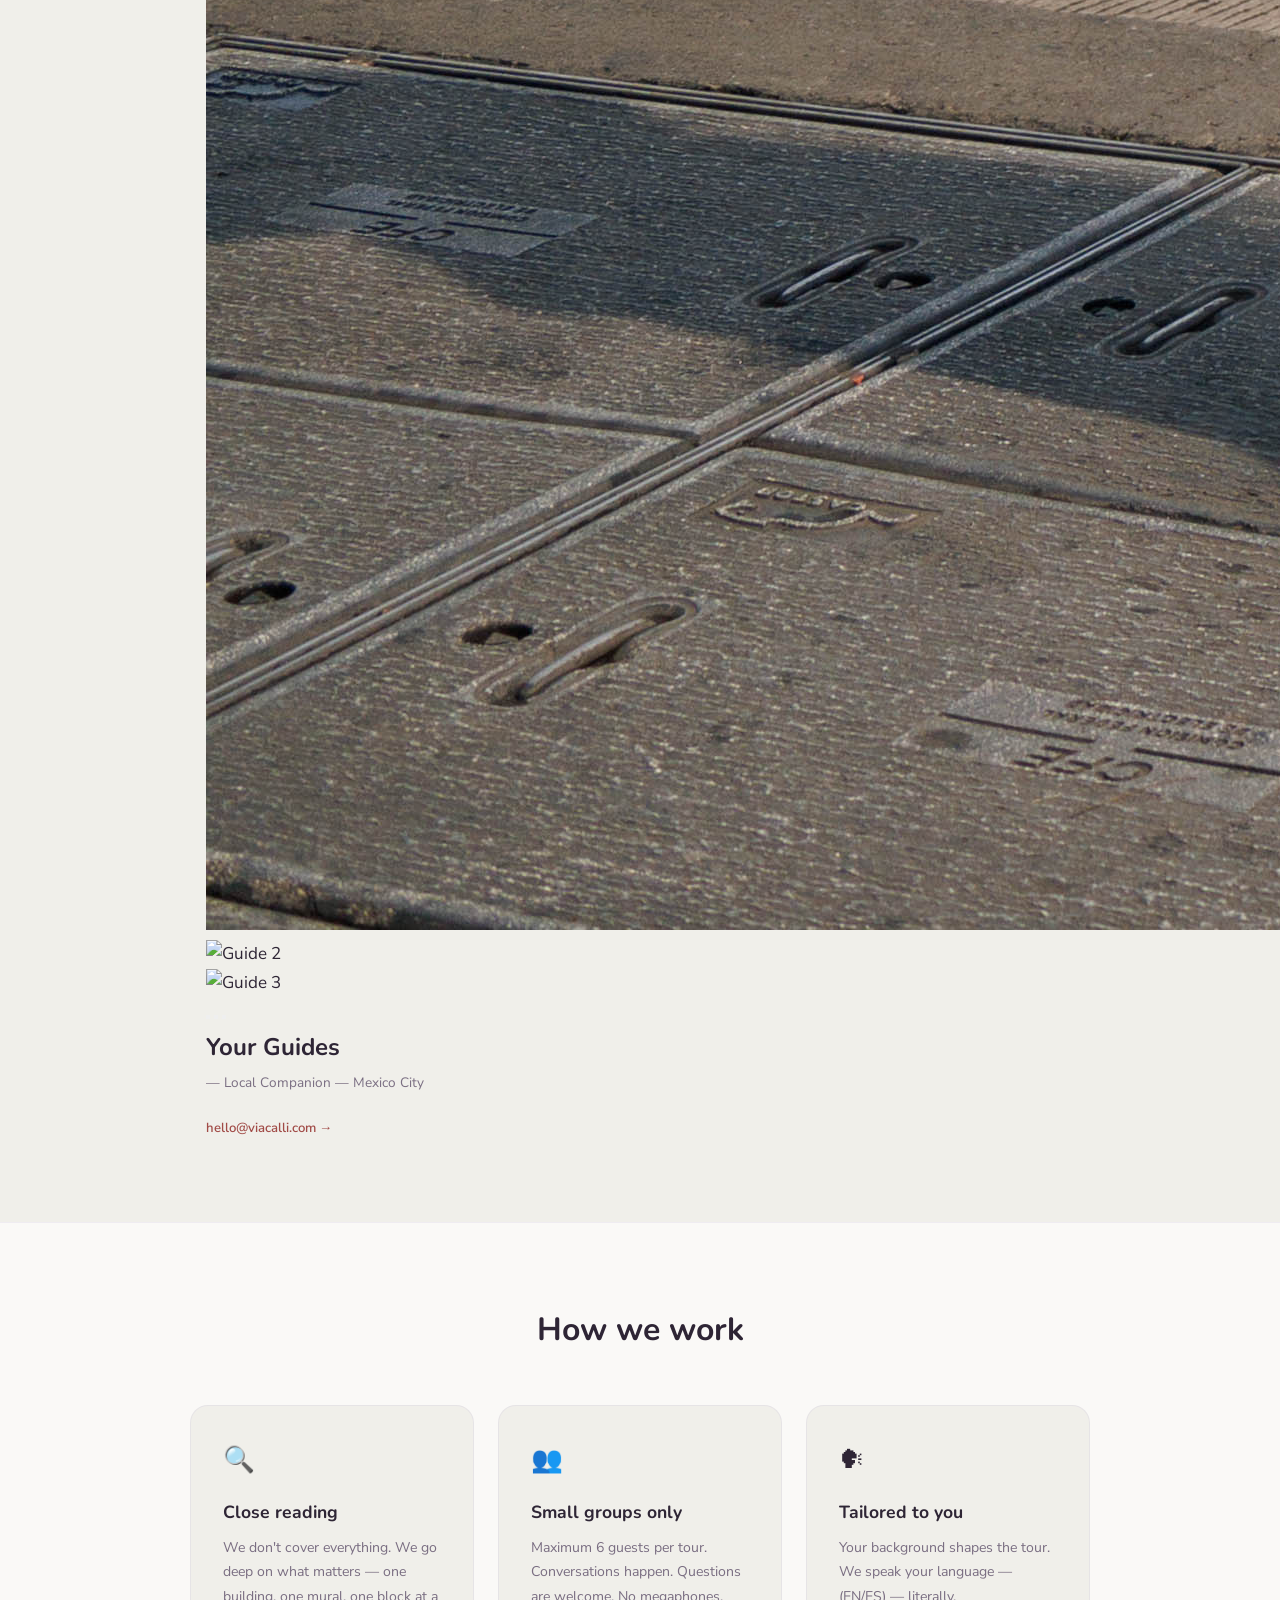
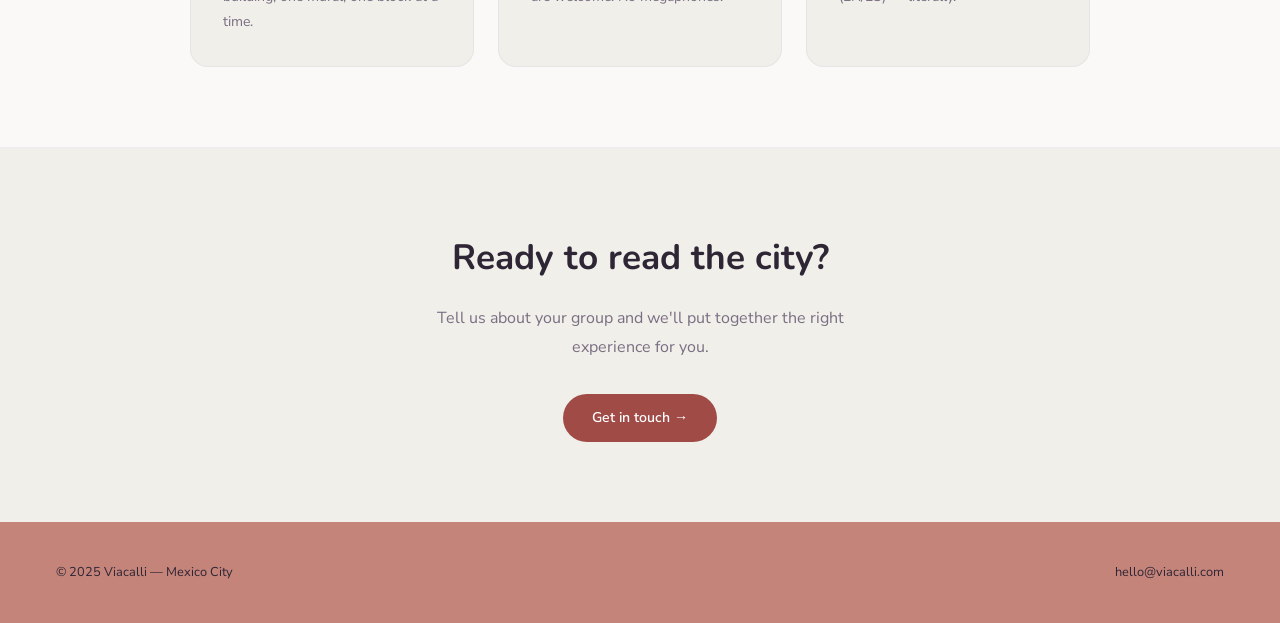
==== commit a59ae6c5: "back" ====
--- a/about.html
+++ b/about.html
@@ -335,127 +335,9 @@
   <a href="contact.html" class="btn btn-primary" data-i18n="about.cta.btn">Get in touch →</a>
 </section>
 
-<!-- ============================================================
-     VIACALLI — CARRUSEL DE TESTIMONIOS
-     Pega este bloque en about.html donde quieras que aparezca,
-     por ejemplo justo antes del </main> o antes del footer.
-     ============================================================ -->
-
-<section class="testimonials-section">
-  <div class="section-label-manus">
-    <div class="label-line-manus"></div>
-    <span class="label-text-manus">Lo que dicen nuestros viajeros</span>
-    <div class="label-line-manus"></div>
-  </div>
-
-  <div class="testimonial-carousel-wrap">
-
-    <div class="testimonial-item active">
-      <blockquote>"A magnificent experience, especially because of all the information we received from our guide, which far exceeded our expectations. Of course, we will repeat it."</blockquote>
-      <cite>
-        <span class="testimonial-author">Ramon C.</span>
-      </cite>
-    </div>
-
-    <div class="testimonial-item">
-      <blockquote>"The guide shared all his knowledge about Frida Kahlo's history and context. He conveyed his respect and admiration for her life and work — this allowed us to understand and appreciate the experience even more."</blockquote>
-      <cite>
-        <span class="testimonial-author">Sandra A.</span>
-      </cite>
-    </div>
-
-    <div class="testimonial-item">
-      <blockquote>"My guide shared many historical facts, showed me special corners of the museums, and the trip included a lovely stop at a local café. I highly recommend it."</blockquote>
-      <cite>
-        <span class="testimonial-author">Vera N.</span>
-      </cite>
-    </div>
-
-    <div class="testimonial-item">
-      <blockquote>"Yann was such a lovely guide! He spoke perfect English and was so passionate about art history. We loved his explanations of the murals — we'll definitely book another tour on our next visit."</blockquote>
-      <cite>
-        <span class="testimonial-author">Nancy S.</span>
-      </cite>
-    </div>
-
-  </div>
-
-  <div class="testimonial-dots-wrap">
-    <button class="t-dot active" data-t="0"></button>
-    <button class="t-dot" data-t="1"></button>
-    <button class="t-dot" data-t="2"></button>
-    <button class="t-dot" data-t="3"></button>
-  </div>
-</section>
-
-<script>
-(function () {
-  var items = document.querySelectorAll('.testimonial-item');
-  var dots = document.querySelectorAll('.t-dot');
-  var current = 0;
-  var timer;
-
-  function goTo(index) {
-    items[current].classList.remove('active');
-    dots[current].classList.remove('active');
-    current = index;
-    items[current].classList.add('active');
-    dots[current].classList.add('active');
-  }
-
-  dots.forEach(function (dot) {
-    dot.addEventListener('click', function () {
-      clearInterval(timer);
-      goTo(parseInt(dot.dataset.t));
-      startTimer();
-    });
-  });
-
-  function startTimer() {
-    timer = setInterval(function () {
-      goTo((current + 1) % items.length);
-    }, 5000);
-  }
-
-  startTimer();
-})();
-</script>
-
-<!-- ============================================================
-     VIACALLI — FOOTER NUEVO
-     Reemplaza tu <footer>...</footer> existente en TODAS las páginas:
-     index.html, about.html, tours.html, contact.html
-     ============================================================ -->
-
-<footer class="footer-manus">
-  <div class="footer-inner">
-
-    <div class="footer-brand-col">
-      <div class="footer-brand-name">Viacalli</div>
-      <p>Experiencias culturales íntimas para mentes curiosas. Ciudad de México, léela lentamente.</p>
-    </div>
-
-    <div class="footer-col">
-      <h4>Explora</h4>
-      <ul>
-        <li><a href="tours.html">Nuestros Tours</a></li>
-        <li><a href="about.html">Acerca de</a></li>
-        <li><a href="contact.html">Contacto</a></li>
-      </ul>
-    </div>
-
-    <div class="footer-col">
-      <h4>Contacto</h4>
-      <a href="mailto:hello@viacalli.com" class="footer-email">hello@viacalli.com</a>
-      <p class="footer-note">Tours disponibles todo el año.<br>Grupos privados bienvenidos.</p>
-    </div>
-
-  </div>
-
-  <div class="footer-bottom-manus">
-    <p>© 2025 Viacalli — Ciudad de México</p>
-    <p><em>"Cada ciudad es un texto. Te ayudamos a leerlo."</em></p>
-  </div>
+<footer>
+  <p data-i18n="footer.copy">© 2025 Viacalli — Mexico City</p>
+  <p><a href="mailto:hello@viacalli.com">hello@viacalli.com</a></p>
 </footer>
 
 
--- a/style.css
+++ b/style.css
@@ -491,7 +491,7 @@
 nav {
     position: relative;
   }
-
+  
   /* ── HERO ── */
  
   /* Reducir espacio encima del tag */
@@ -871,366 +871,4 @@
   .guides-carousel {
     max-width: 220px;
   }
-}
-/* ============================================================
-   VIACALLI — ESTILO MANUS ADAPTADO
-   Pega al FINAL de tu style.css existente
-   ============================================================ */
-
-/* ─── VARIABLES COMPLEMENTARIAS ── */
-:root {
-  --charcoal: #2C2416;
-  --charcoal-dark: #1E1810;
-  --terracotta: #A14B47;
-  --terracotta-light: #C47B6A;
-  --ease-out: cubic-bezier(0.23, 1, 0.32, 1);
-}
-
-/* ══════════════════════════════════════════════════════════
-   TOUR CARDS — ESTILO CON FOTO + OVERLAY + TAG
-   Reemplaza el estilo actual de .tour-preview-card
-   ══════════════════════════════════════════════════════════ */
-
-.tour-preview-card {
-  position: relative;
-  overflow: hidden;
-  aspect-ratio: 4 / 5;
-  background: var(--charcoal);
-  cursor: pointer;
-  border-radius: 4px;
-  display: block;
-  text-decoration: none;
-}
-
-/* Foto de fondo */
-.tour-preview-card .tour-bg-img {
-  position: absolute;
-  inset: 0;
-  width: 100%;
-  height: 100%;
-  object-fit: cover;
-  transition: transform 0.7s var(--ease-out);
-  z-index: 0;
-}
-
-.tour-preview-card:hover .tour-bg-img {
-  transform: scale(1.05);
-}
-
-/* Overlay oscuro */
-.tour-preview-card .card-hover-overlay {
-  position: absolute !important;
-  inset: 0 !important;
-  background: linear-gradient(to top, rgba(0,0,0,0.85), rgba(0,0,0,0.2), transparent) !important;
-  opacity: 1 !important;
-  transform: none !important;
-  z-index: 1;
-  border-radius: 4px;
-  display: flex !important;
-  flex-direction: column !important;
-  justify-content: flex-end !important;
-  align-items: flex-start !important;
-  padding: 1.5rem !important;
-  pointer-events: none;
-}
-
-/* Tag de categoría arriba a la izquierda */
-.tour-preview-card .tour-tag {
-  position: absolute;
-  top: 1rem;
-  left: 1rem;
-  font-size: 0.6rem;
-  letter-spacing: 0.2em;
-  text-transform: uppercase;
-  background: var(--terracotta);
-  color: white;
-  padding: 0.4rem 0.7rem;
-  z-index: 3;
-  font-family: var(--sans, 'DM Sans', sans-serif);
-  font-weight: 600;
-}
-
-/* Ocultar contenido original */
-.tour-preview-card .tour-icon,
-.tour-preview-card > h3,
-.tour-preview-card > p,
-.tour-preview-card .tour-link-arrow {
-  display: none !important;
-}
-
-/* Texto del overlay */
-.card-hover-overlay .overlay-icon {
-  display: none !important;
-}
-
-.card-hover-overlay .overlay-subtitle {
-  font-size: 0.7rem;
-  letter-spacing: 0.15em;
-  text-transform: uppercase;
-  color: rgba(255,255,255,0.5);
-  margin-bottom: 0.4rem;
-  display: block;
-  opacity: 1 !important;
-  font-family: var(--sans, 'DM Sans', sans-serif);
-}
-
-.card-hover-overlay .overlay-title {
-  font-family: var(--serif, 'Cormorant Garamond', serif) !important;
-  font-size: 1.5rem !important;
-  font-weight: 600 !important;
-  color: #fff !important;
-  line-height: 1.15 !important;
-  margin-bottom: 0.6rem !important;
-  display: block !important;
-  opacity: 1 !important;
-}
-
-.card-hover-overlay .overlay-cta {
-  font-size: 0.7rem !important;
-  letter-spacing: 0.15em !important;
-  text-transform: uppercase !important;
-  color: var(--terracotta-light) !important;
-  display: block !important;
-  opacity: 0;
-  transition: opacity 0.3s var(--ease-out);
-  font-family: var(--sans, 'DM Sans', sans-serif) !important;
-}
-
-.tour-preview-card:hover .card-hover-overlay .overlay-cta {
-  opacity: 1 !important;
-}
-
-/* Fotos por tour */
-.tour-preview-card[href*="frida"]    .tour-bg-img { content: url('img/frida.jpeg'); }
-.tour-preview-card[href*="bellas"]   .tour-bg-img { content: url('img/bellas.jpeg'); }
-.tour-preview-card[href*="munal"]    .tour-bg-img { content: url('img/munal.jpeg'); }
-.tour-preview-card[href*="antro"]    .tour-bg-img { content: url('img/antropologia.png'); }
-.tour-preview-card[href*="barragan"] .tour-bg-img { content: url('img/ortega.jpg'); }
-.tour-preview-card[href*="gastro"]   .tour-bg-img { content: url('img/gastronomico.jpg'); }
-.tour-preview-card[href*="photo"]    .tour-bg-img { content: url('img/photo.jpg'); }
-
-/* ══════════════════════════════════════════════════════════
-   CARRUSEL DE TESTIMONIOS
-   ══════════════════════════════════════════════════════════ */
-
-.testimonials-section {
-  background: var(--charcoal);
-  padding: 5rem 0;
-  position: relative;
-}
-
-.testimonials-section .section-label-manus {
-  display: flex;
-  align-items: center;
-  justify-content: center;
-  gap: 0.75rem;
-  margin-bottom: 3rem;
-}
-
-.testimonials-section .label-line-manus {
-  width: 2rem;
-  height: 1px;
-  background: var(--terracotta);
-}
-
-.testimonials-section .label-text-manus {
-  font-size: 0.7rem;
-  letter-spacing: 0.2em;
-  text-transform: uppercase;
-  color: var(--terracotta);
-  font-family: var(--sans, 'DM Sans', sans-serif);
-}
-
-.testimonial-carousel-wrap {
-  position: relative;
-  min-height: 220px;
-  margin-bottom: 3rem;
-  max-width: 720px;
-  margin-left: auto;
-  margin-right: auto;
-}
-
-.testimonial-item {
-  position: absolute;
-  inset: 0;
-  text-align: center;
-  opacity: 0;
-  transform: translateY(1rem);
-  transition: opacity 0.7s var(--ease-out), transform 0.7s var(--ease-out);
-  pointer-events: none;
-  padding: 0 2rem;
-}
-
-.testimonial-item.active {
-  opacity: 1;
-  transform: translateY(0);
-  pointer-events: auto;
-}
-
-.testimonial-item blockquote {
-  font-family: var(--serif, 'Cormorant Garamond', serif);
-  font-size: clamp(1.1rem, 3vw, 1.6rem);
-  font-style: italic;
-  font-weight: 300;
-  color: #fff;
-  line-height: 1.65;
-  margin-bottom: 1.5rem;
-}
-
-.testimonial-item cite {
-  display: flex;
-  flex-direction: column;
-  align-items: center;
-  gap: 0.2rem;
-  font-style: normal;
-}
-
-.testimonial-author {
-  font-size: 0.9rem;
-  font-weight: 500;
-  color: rgba(255,255,255,0.8);
-  font-family: var(--sans, 'DM Sans', sans-serif);
-}
-
-.testimonial-origin {
-  font-size: 0.7rem;
-  letter-spacing: 0.15em;
-  text-transform: uppercase;
-  color: rgba(255,255,255,0.4);
-  font-family: var(--sans, 'DM Sans', sans-serif);
-}
-
-.testimonial-dots-wrap {
-  display: flex;
-  align-items: center;
-  justify-content: center;
-  gap: 0.75rem;
-}
-
-.t-dot {
-  width: 0.5rem;
-  height: 0.5rem;
-  border-radius: 50%;
-  background: rgba(255,255,255,0.2);
-  border: none;
-  cursor: pointer;
-  transition: all 0.3s var(--ease-out);
-  padding: 0;
-}
-
-.t-dot.active {
-  width: 2rem;
-  height: 0.25rem;
-  border-radius: 2px;
-  background: var(--terracotta);
-}
-
-/* ══════════════════════════════════════════════════════════
-   FOOTER — ESTILO MANUS CON PALETA VIACALLI
-   ══════════════════════════════════════════════════════════ */
-
-.footer-manus {
-  background: var(--charcoal-dark);
-  padding: 4rem 0 2rem;
-  color: rgba(255,255,255,0.8);
-}
-
-.footer-manus .footer-inner {
-  max-width: 1200px;
-  margin: 0 auto;
-  padding: 0 2rem;
-  display: grid;
-  grid-template-columns: 1fr;
-  gap: 3rem;
-  margin-bottom: 3rem;
-}
-
-@media (min-width: 768px) {
-  .footer-manus .footer-inner {
-    grid-template-columns: 2fr 1fr 1fr;
-  }
-}
-
-.footer-brand-col p {
-  font-size: 0.875rem;
-  color: rgba(255,255,255,0.45);
-  line-height: 1.7;
-  max-width: 28ch;
-  margin-top: 1rem;
-}
-
-.footer-brand-name {
-  font-family: var(--serif, 'Cormorant Garamond', serif);
-  font-size: 1.25rem;
-  color: #fff;
-  letter-spacing: 0.04em;
-}
-
-.footer-col h4 {
-  font-family: var(--sans, 'DM Sans', sans-serif);
-  font-size: 0.7rem;
-  letter-spacing: 0.2em;
-  text-transform: uppercase;
-  color: rgba(255,255,255,0.3);
-  margin-bottom: 1rem;
-}
-
-.footer-col ul {
-  list-style: none;
-}
-
-.footer-col ul li {
-  margin-bottom: 0.65rem;
-}
-
-.footer-col ul li a {
-  font-size: 0.875rem;
-  color: rgba(255,255,255,0.5);
-  text-decoration: none;
-  transition: color 0.2s var(--ease-out);
-}
-
-.footer-col ul li a:hover {
-  color: var(--terracotta);
-}
-
-.footer-col a.footer-email {
-  display: block;
-  font-size: 0.875rem;
-  color: rgba(255,255,255,0.5);
-  text-decoration: none;
-  margin-bottom: 0.75rem;
-  transition: color 0.2s var(--ease-out);
-}
-
-.footer-col a.footer-email:hover {
-  color: var(--terracotta);
-}
-
-.footer-col .footer-note {
-  font-size: 0.8rem;
-  color: rgba(255,255,255,0.35);
-  line-height: 1.6;
-}
-
-.footer-bottom-manus {
-  max-width: 1200px;
-  margin: 0 auto;
-  padding: 1.5rem 2rem 0;
-  border-top: 1px solid rgba(255,255,255,0.08);
-  display: flex;
-  flex-direction: column;
-  align-items: center;
-  gap: 0.4rem;
-  text-align: center;
-}
-
-.footer-bottom-manus p {
-  font-size: 0.72rem;
-  color: rgba(255,255,255,0.25);
-}
-
-.footer-bottom-manus em {
-  font-style: italic;
-  font-family: var(--serif, 'Cormorant Garamond', serif);
 }
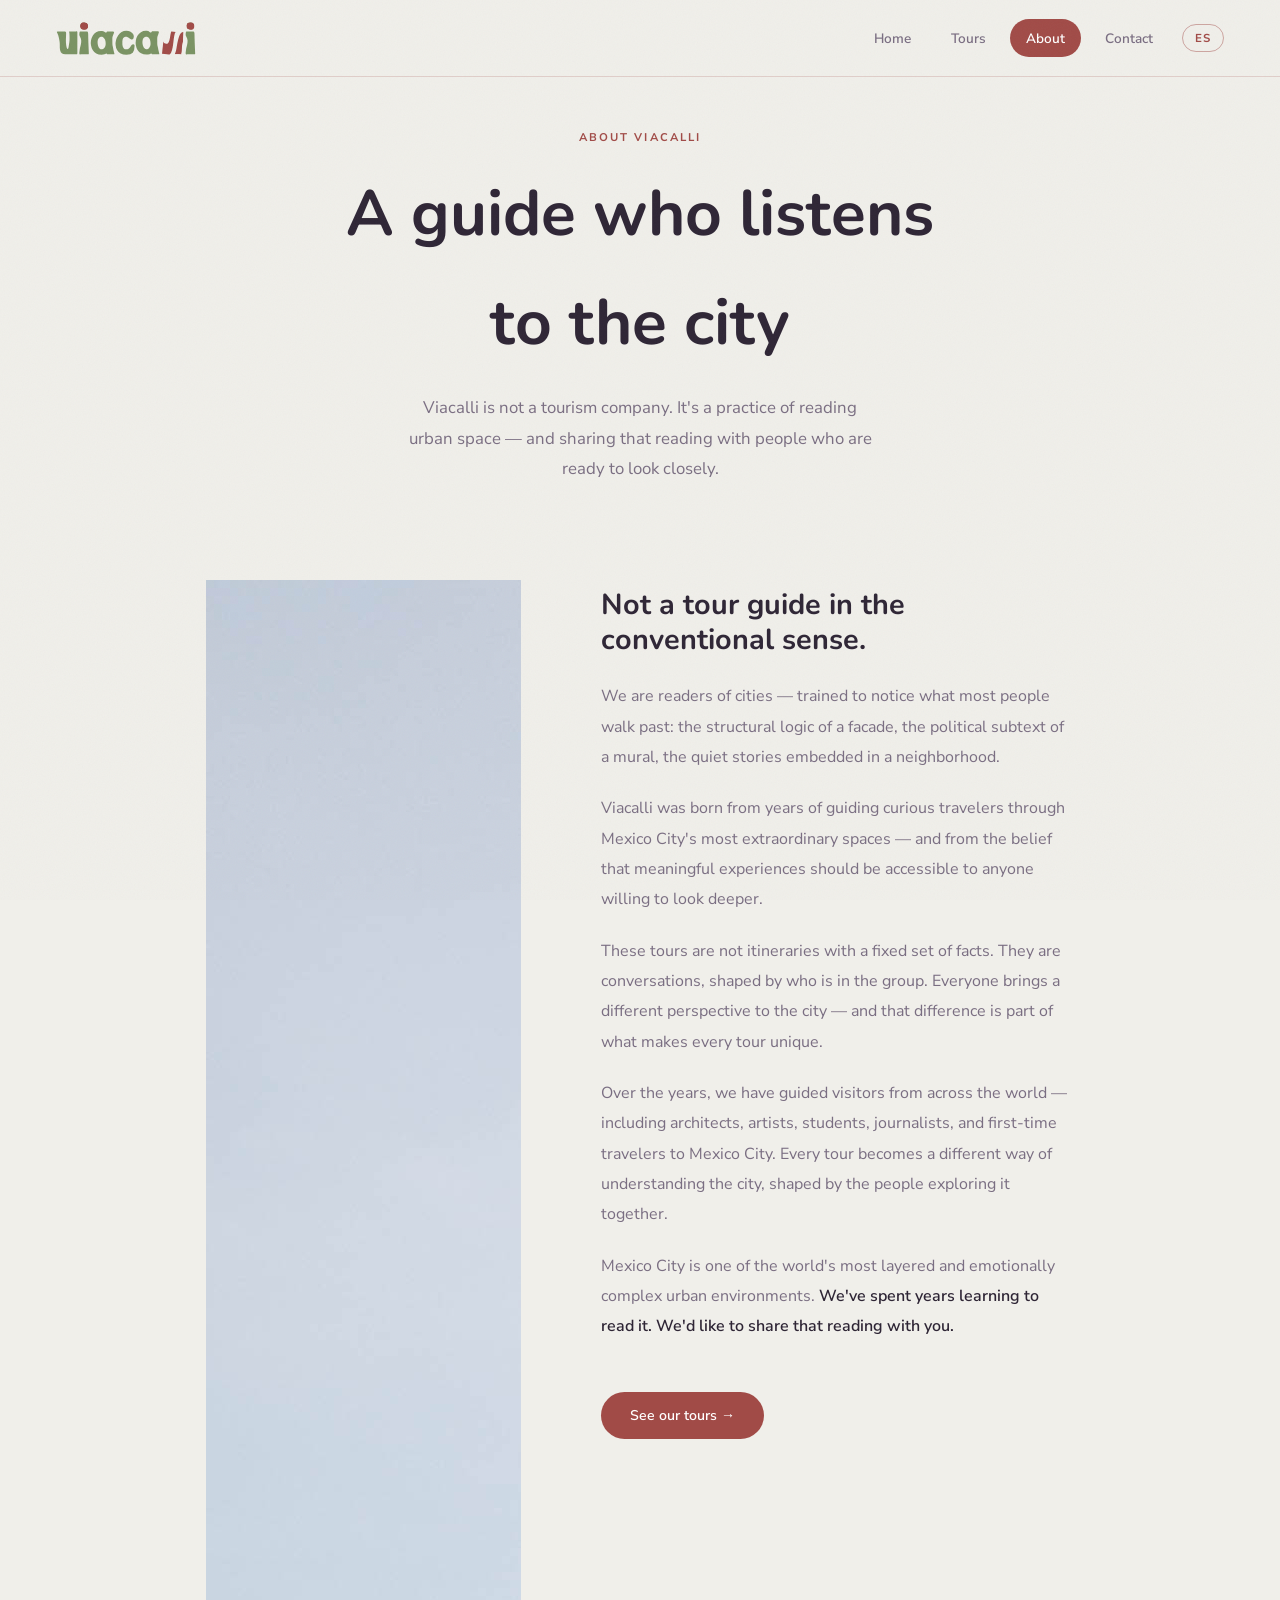
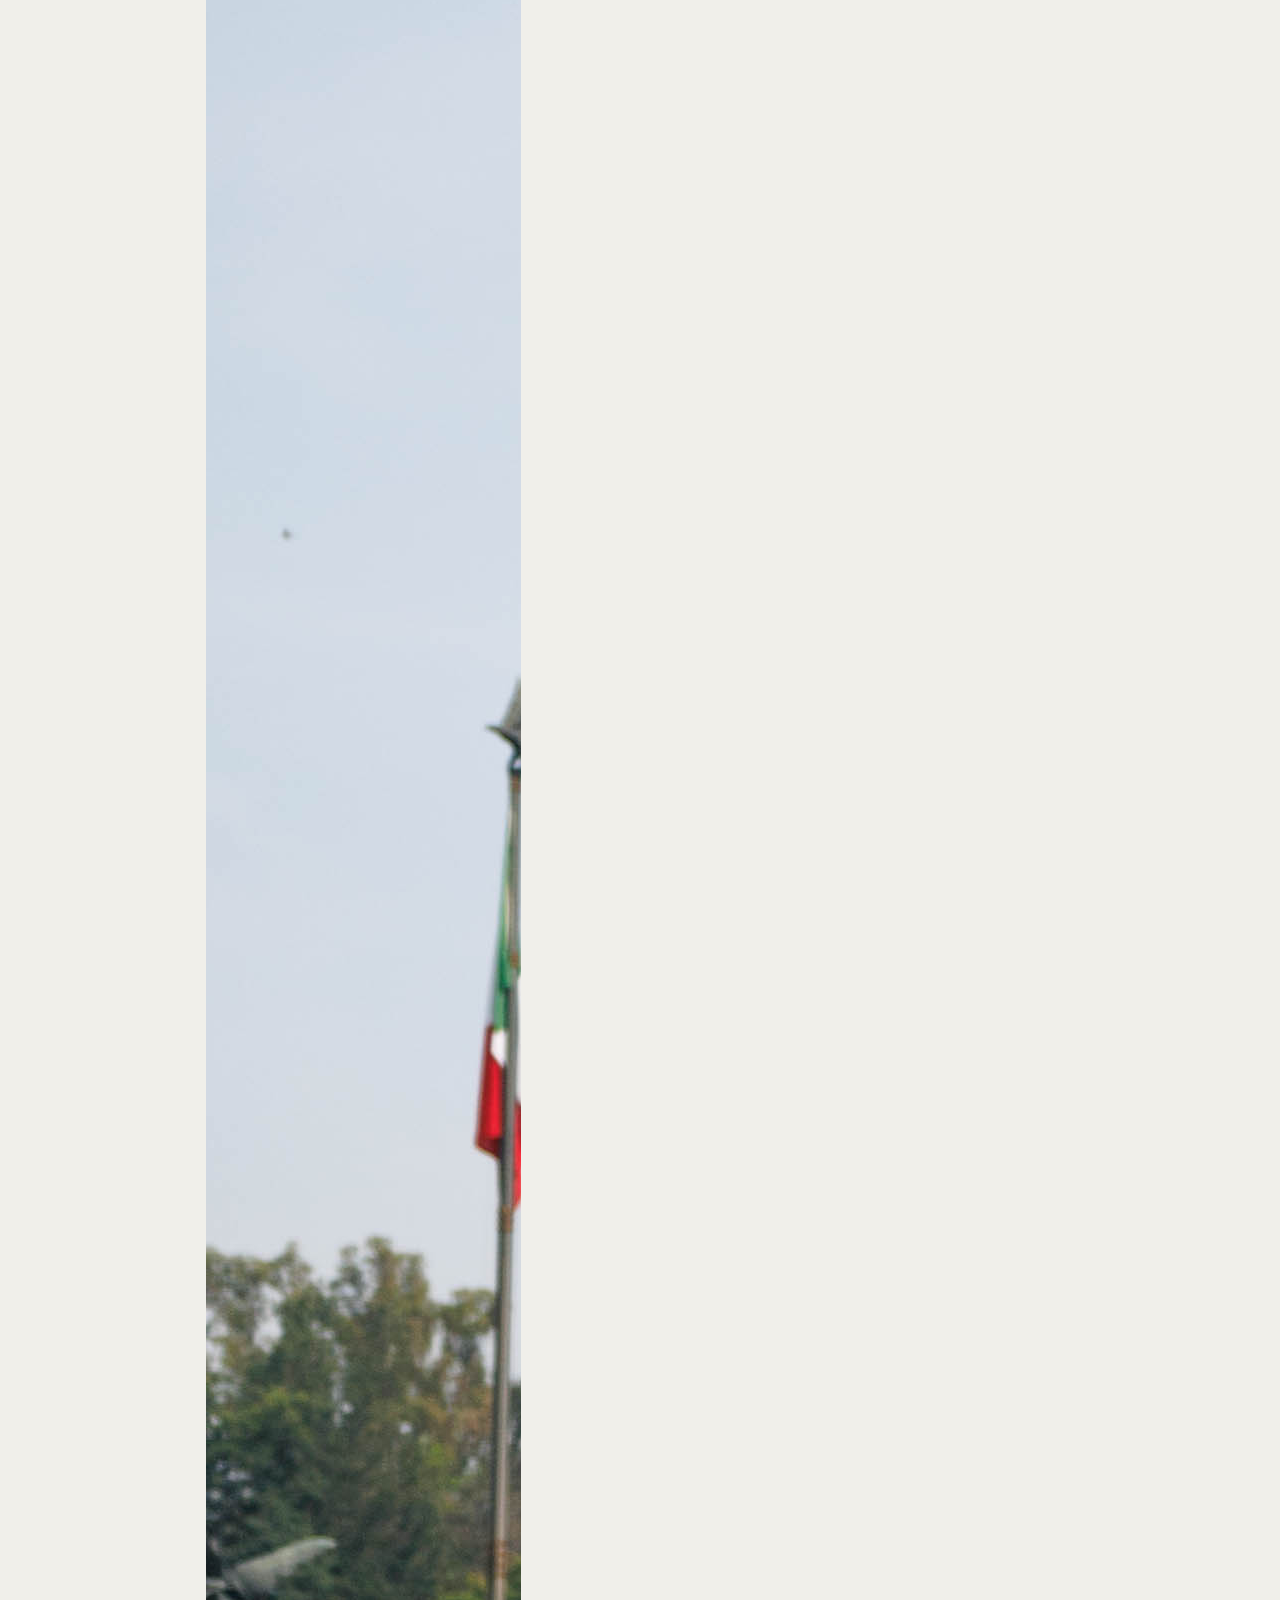
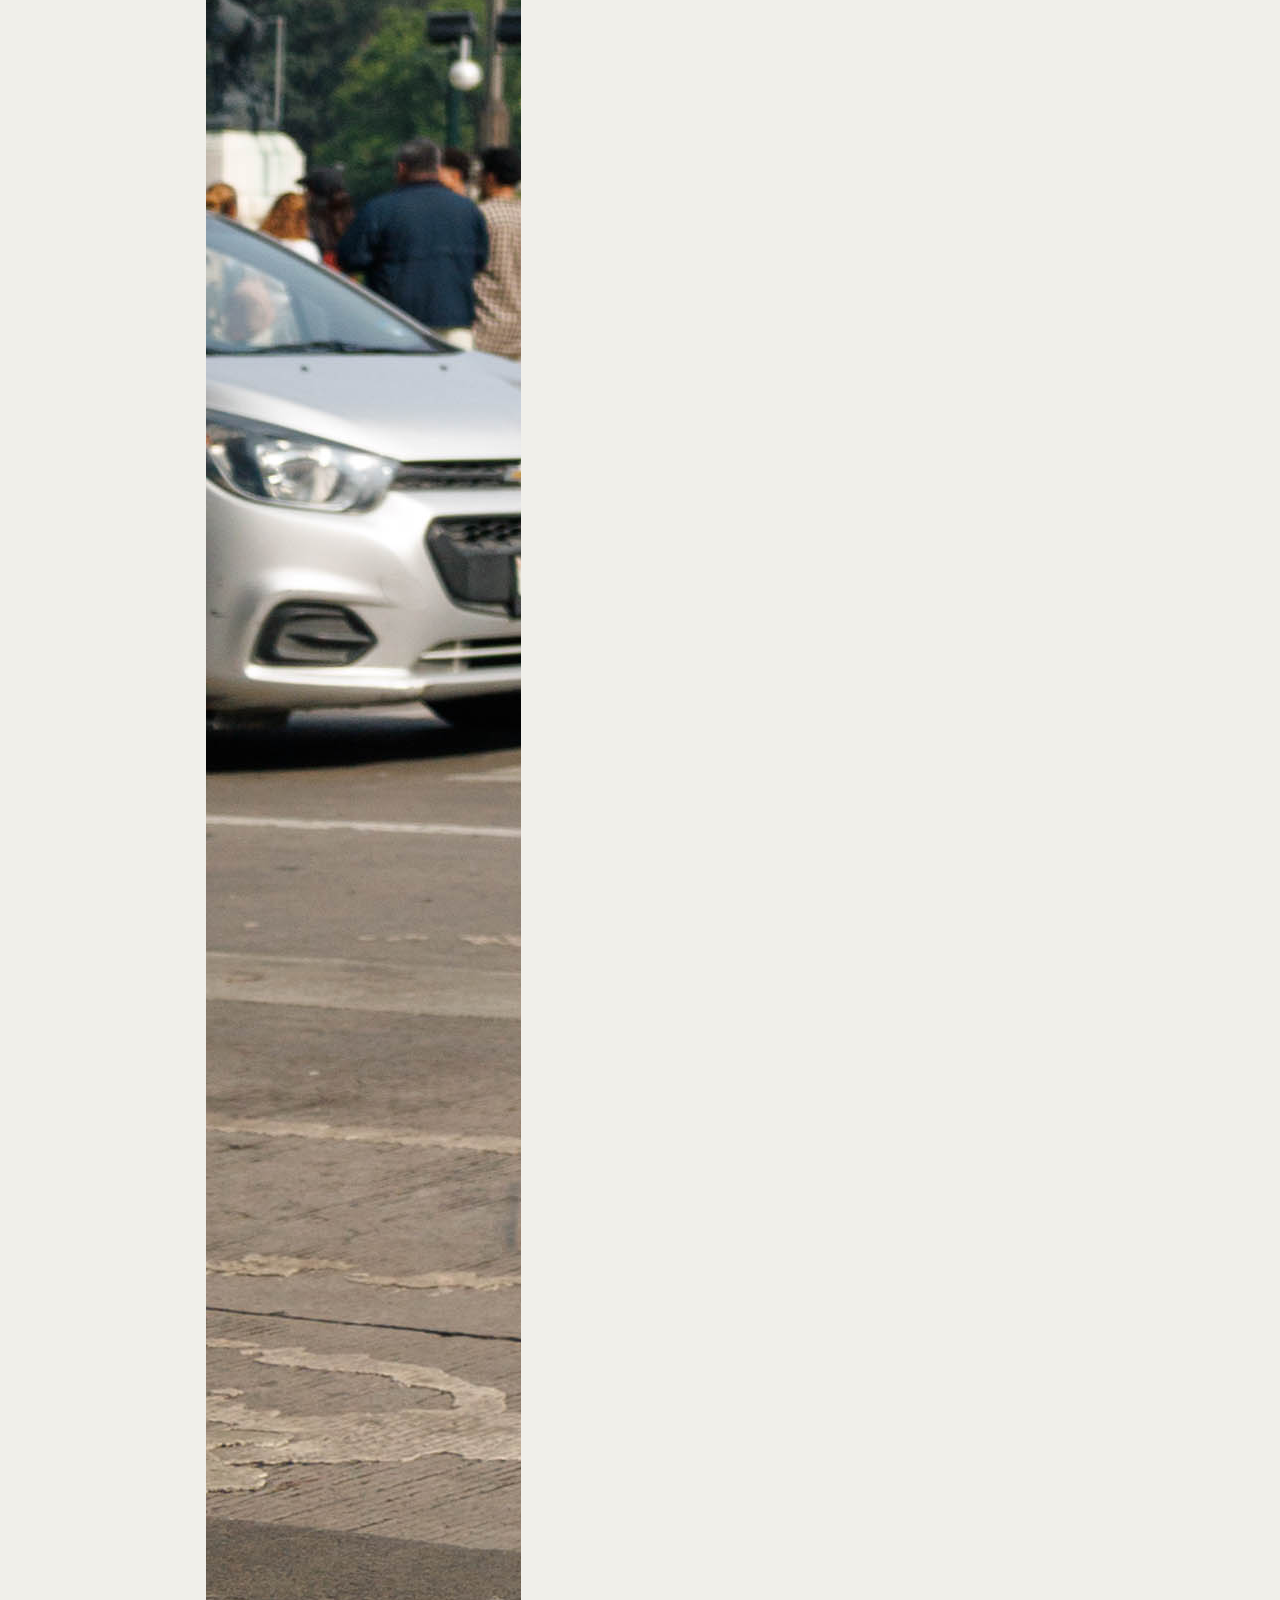
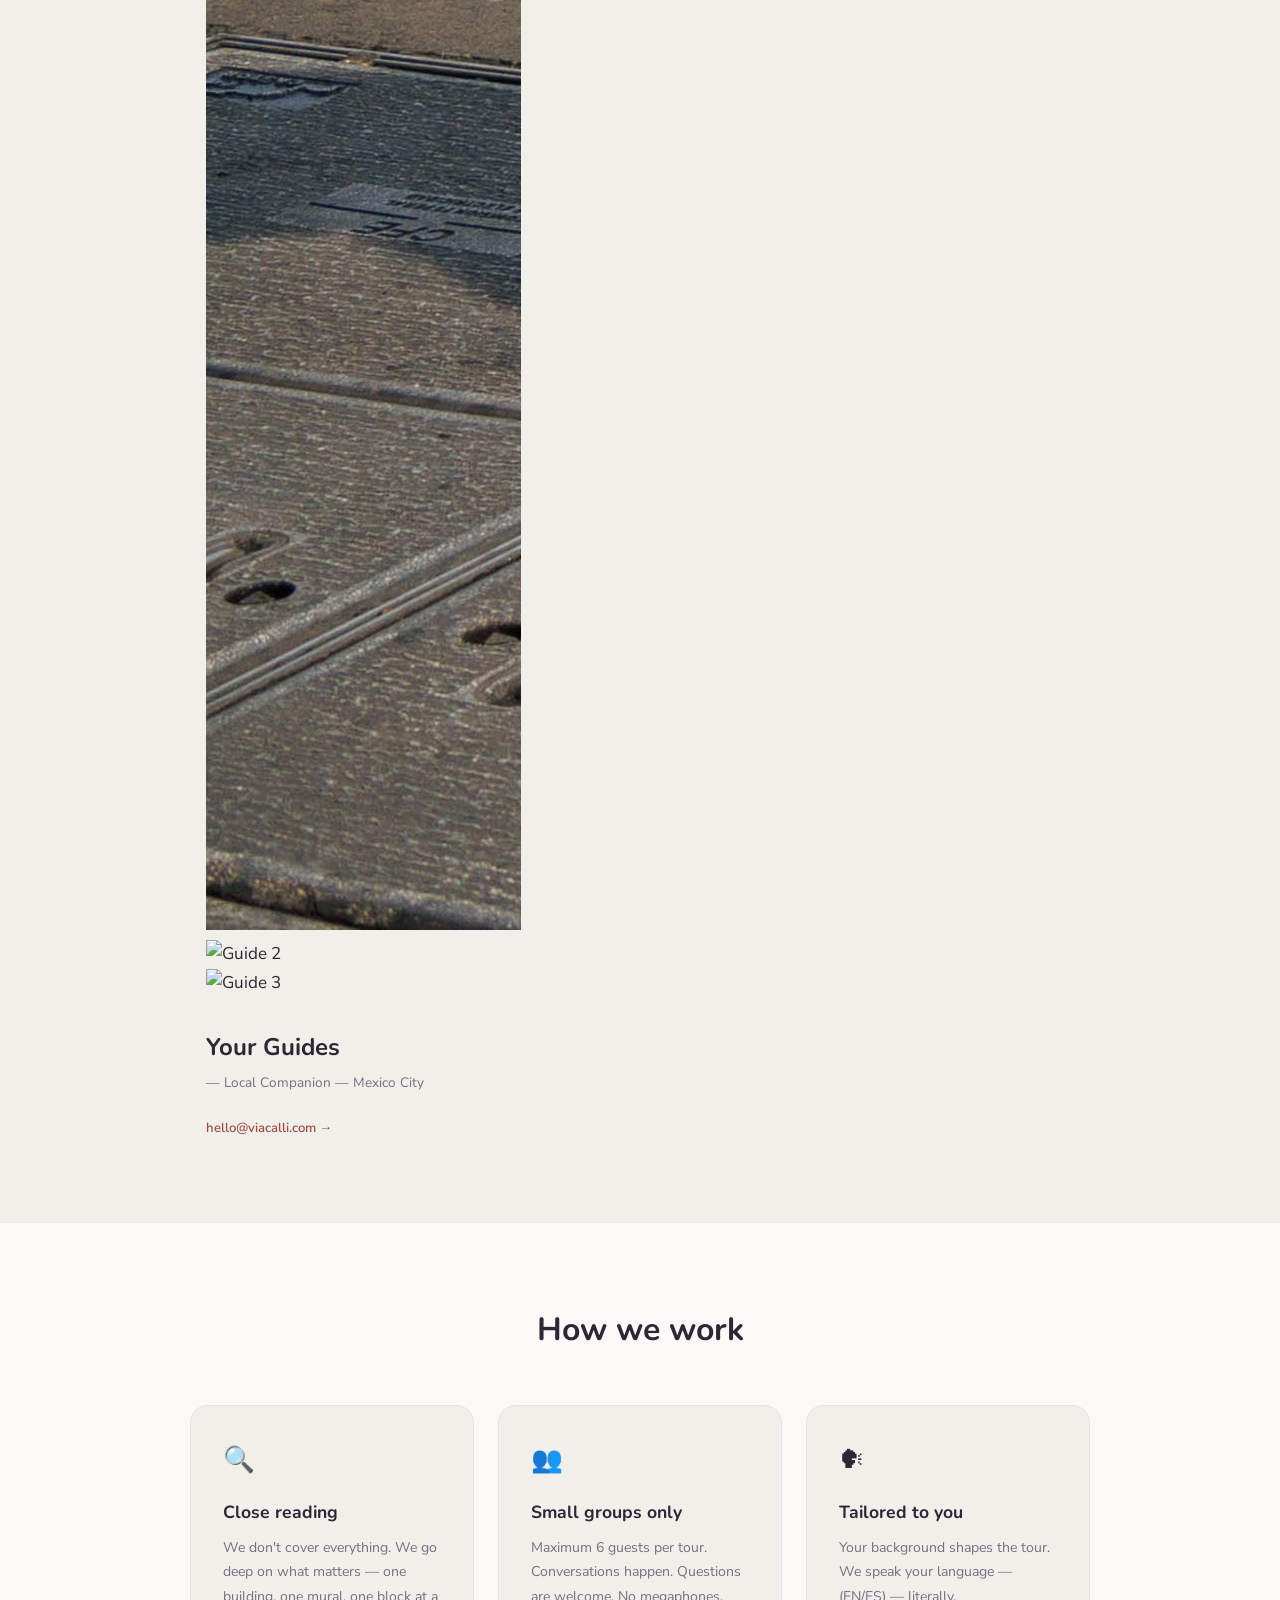
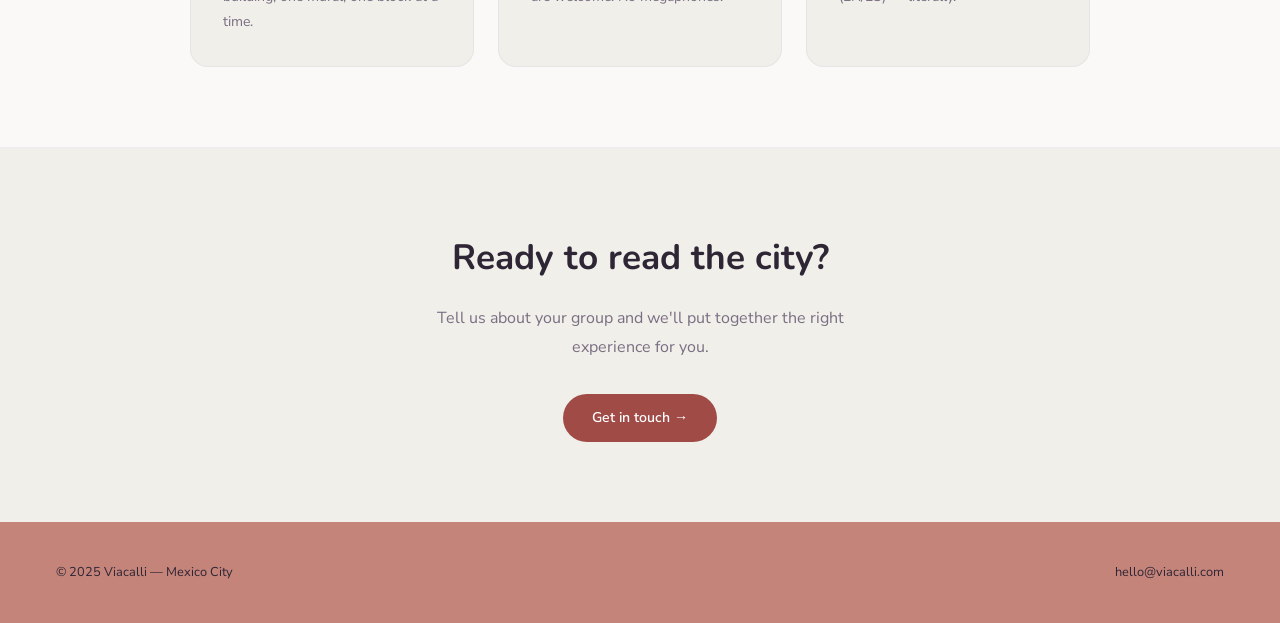
==== commit ab51a1ee: "Update about.html" ====
--- a/about.html
+++ b/about.html
@@ -44,6 +44,7 @@
 .bio-left {
   position: sticky;
   top: 7rem;
+  overflow: hidden;
 }
 
 
--- a/style.css
+++ b/style.css
@@ -402,9 +402,8 @@
   align-items: flex-start;
   justify-content: flex-end;
   padding: 1.8rem 2rem;
-  opacity: 0;
-  transform: translateY(6px);
-  transition: opacity 0.35s ease, transform 0.35s ease;
+  opacity: 1;
+transform: translateY(0);
   pointer-events: none;
   z-index: 2;
 }
@@ -871,4 +870,19 @@
   .guides-carousel {
     max-width: 220px;
   }
+}
+@media (min-width: 769px) {
+  .guides-carousel {
+    max-width: 280px;
+    max-height: 380px;
+  }
+  
+  .guide-slide {
+    max-height: 380px;
+  }
+  
+  .guide-photo {
+    max-height: 380px;
+    object-fit: cover;
+  }
 }
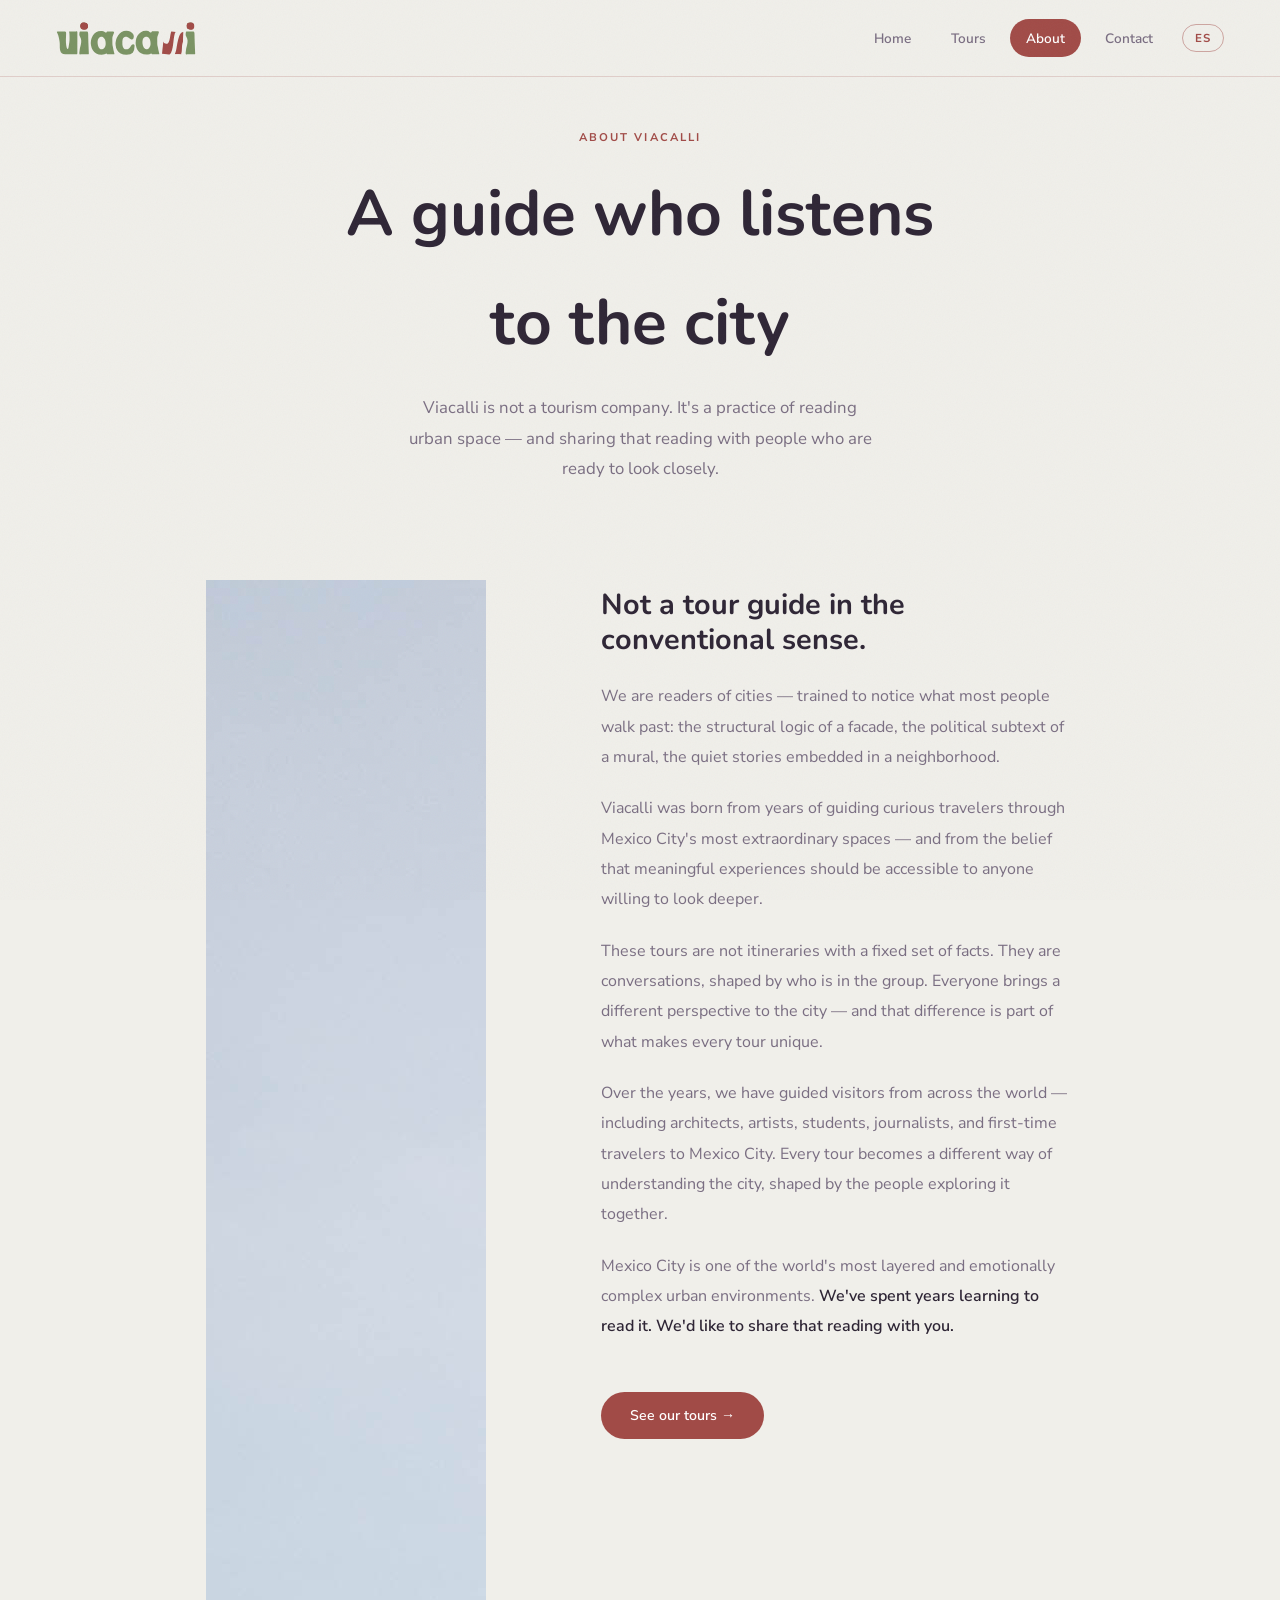
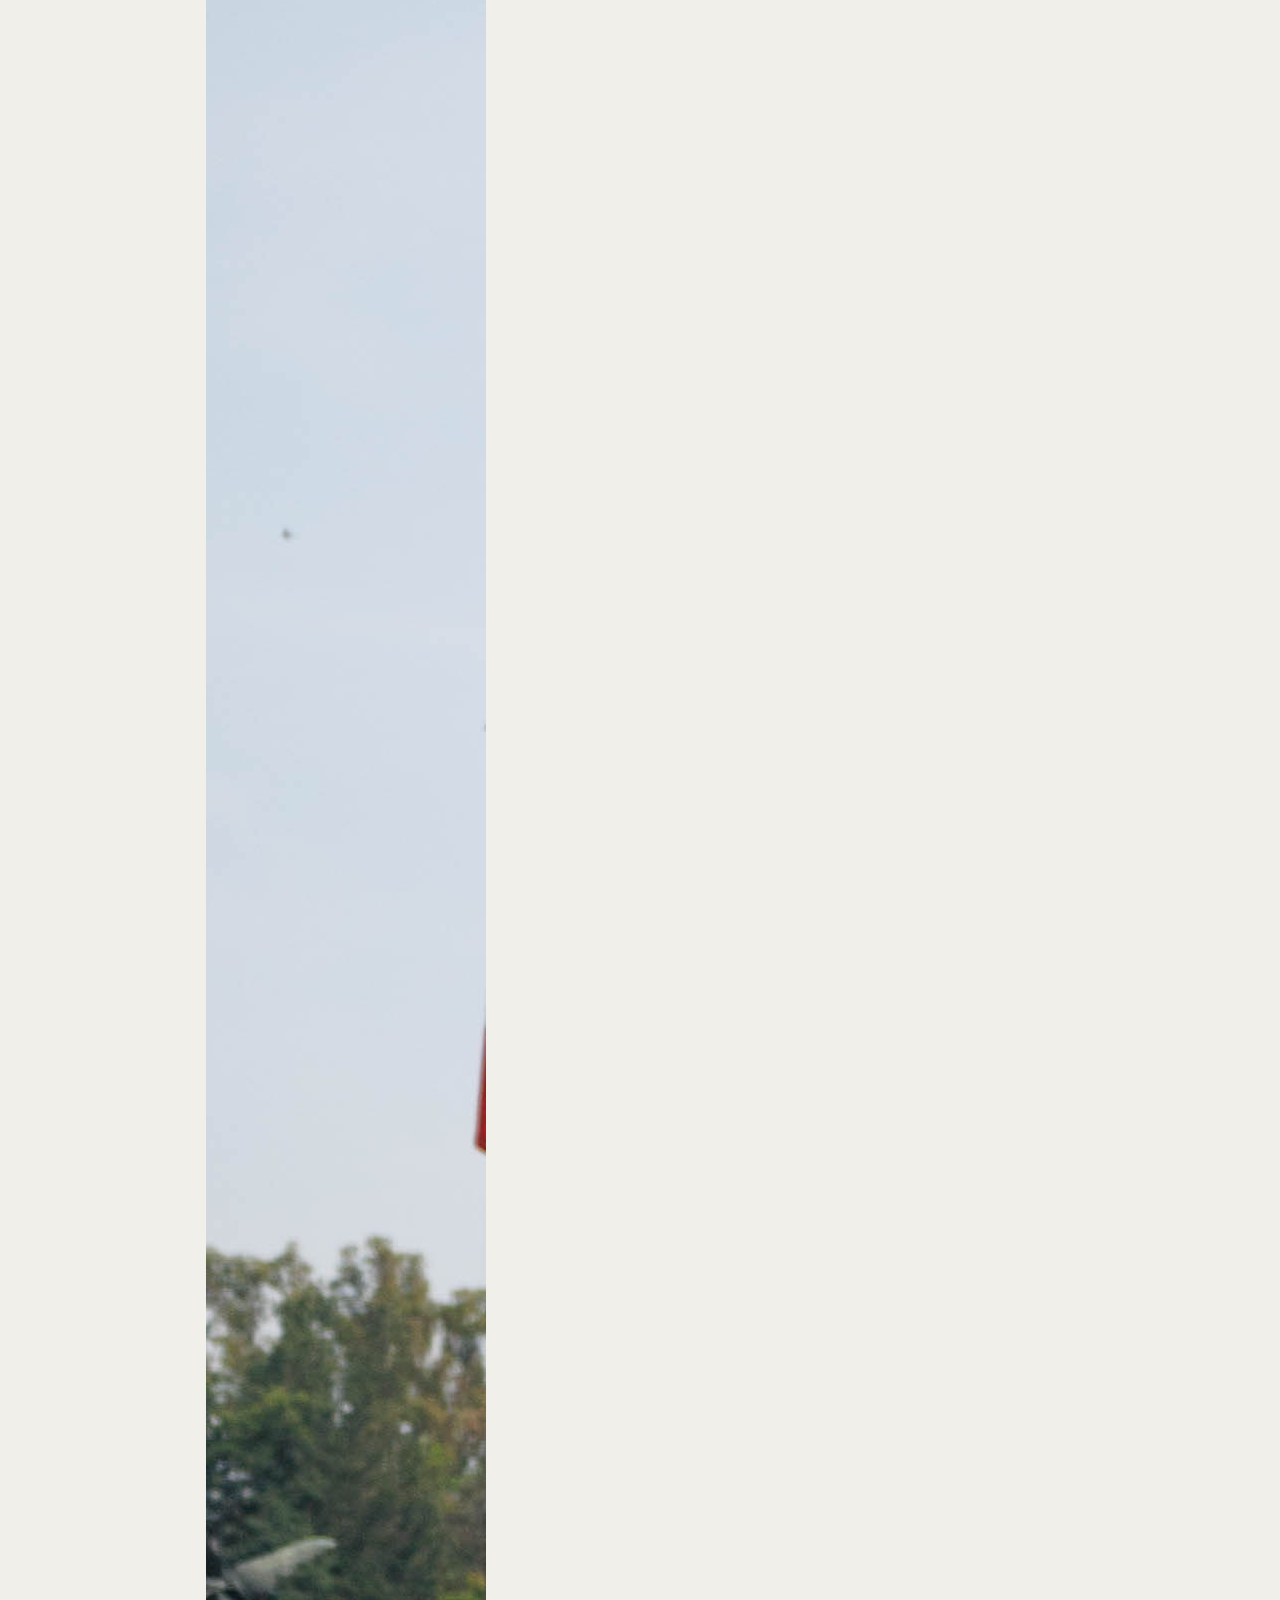
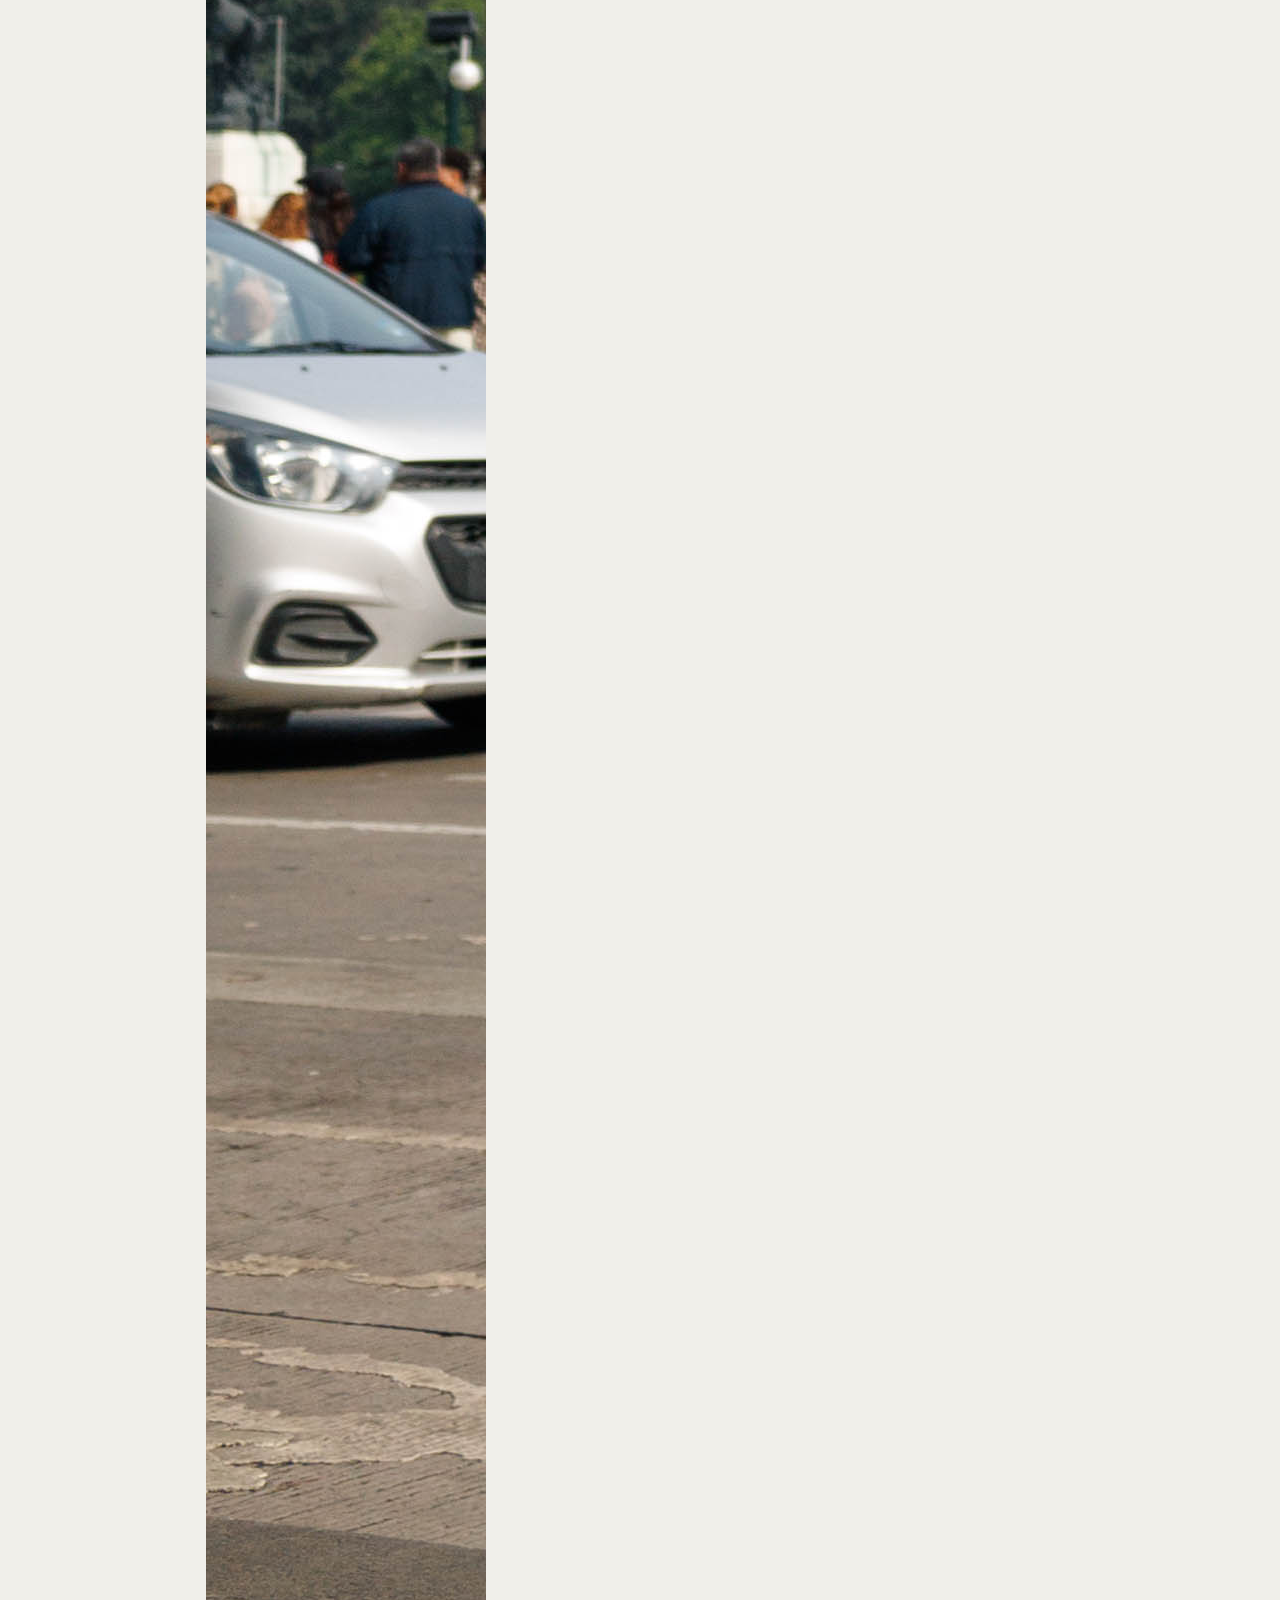
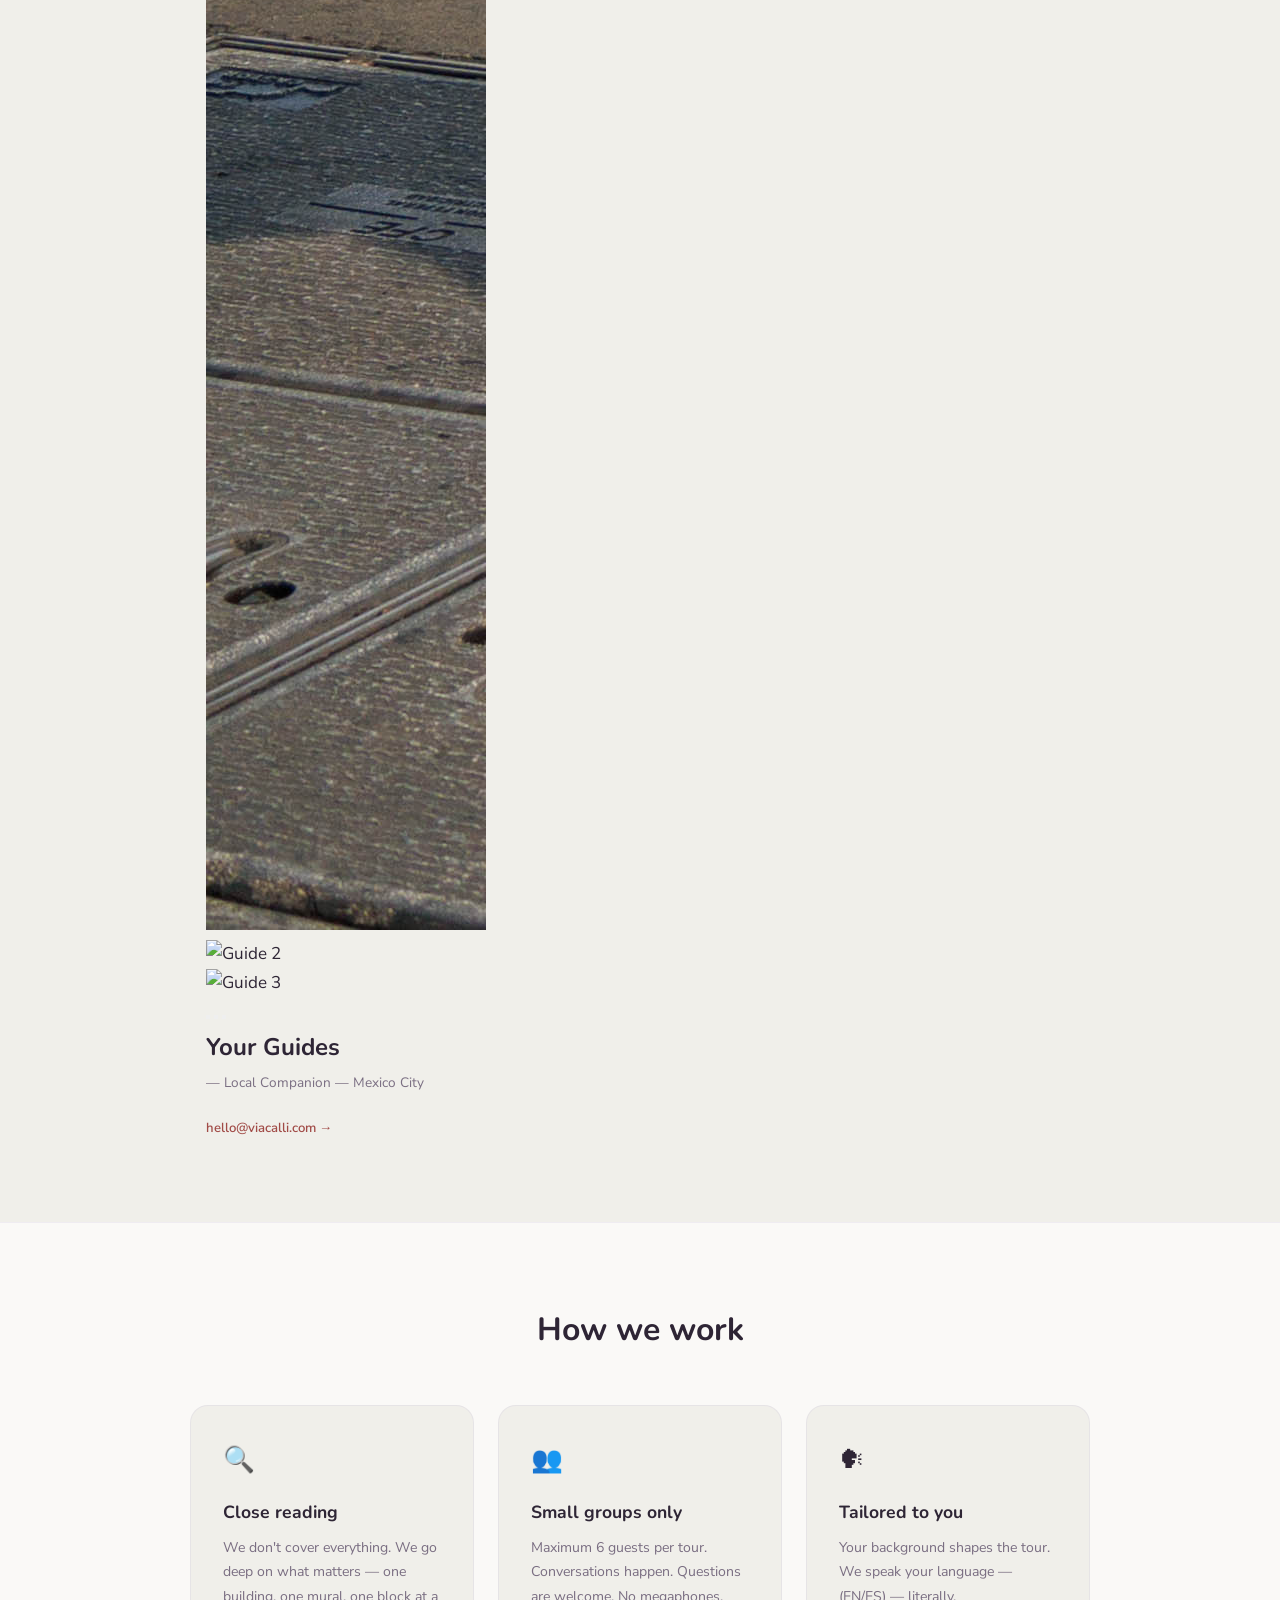
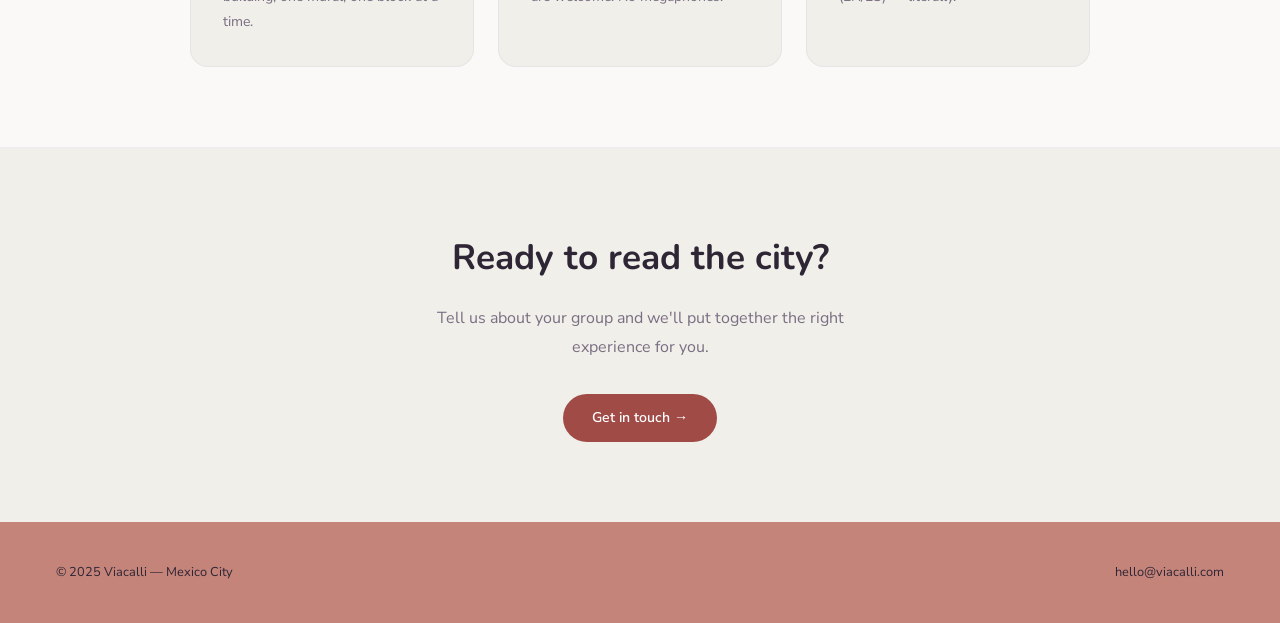
==== commit 7f7a8167: "Update about.html" ====
--- a/about.html
+++ b/about.html
@@ -45,6 +45,7 @@
   position: sticky;
   top: 7rem;
   overflow: hidden;
+  max-width: 280px;
 }
 
 
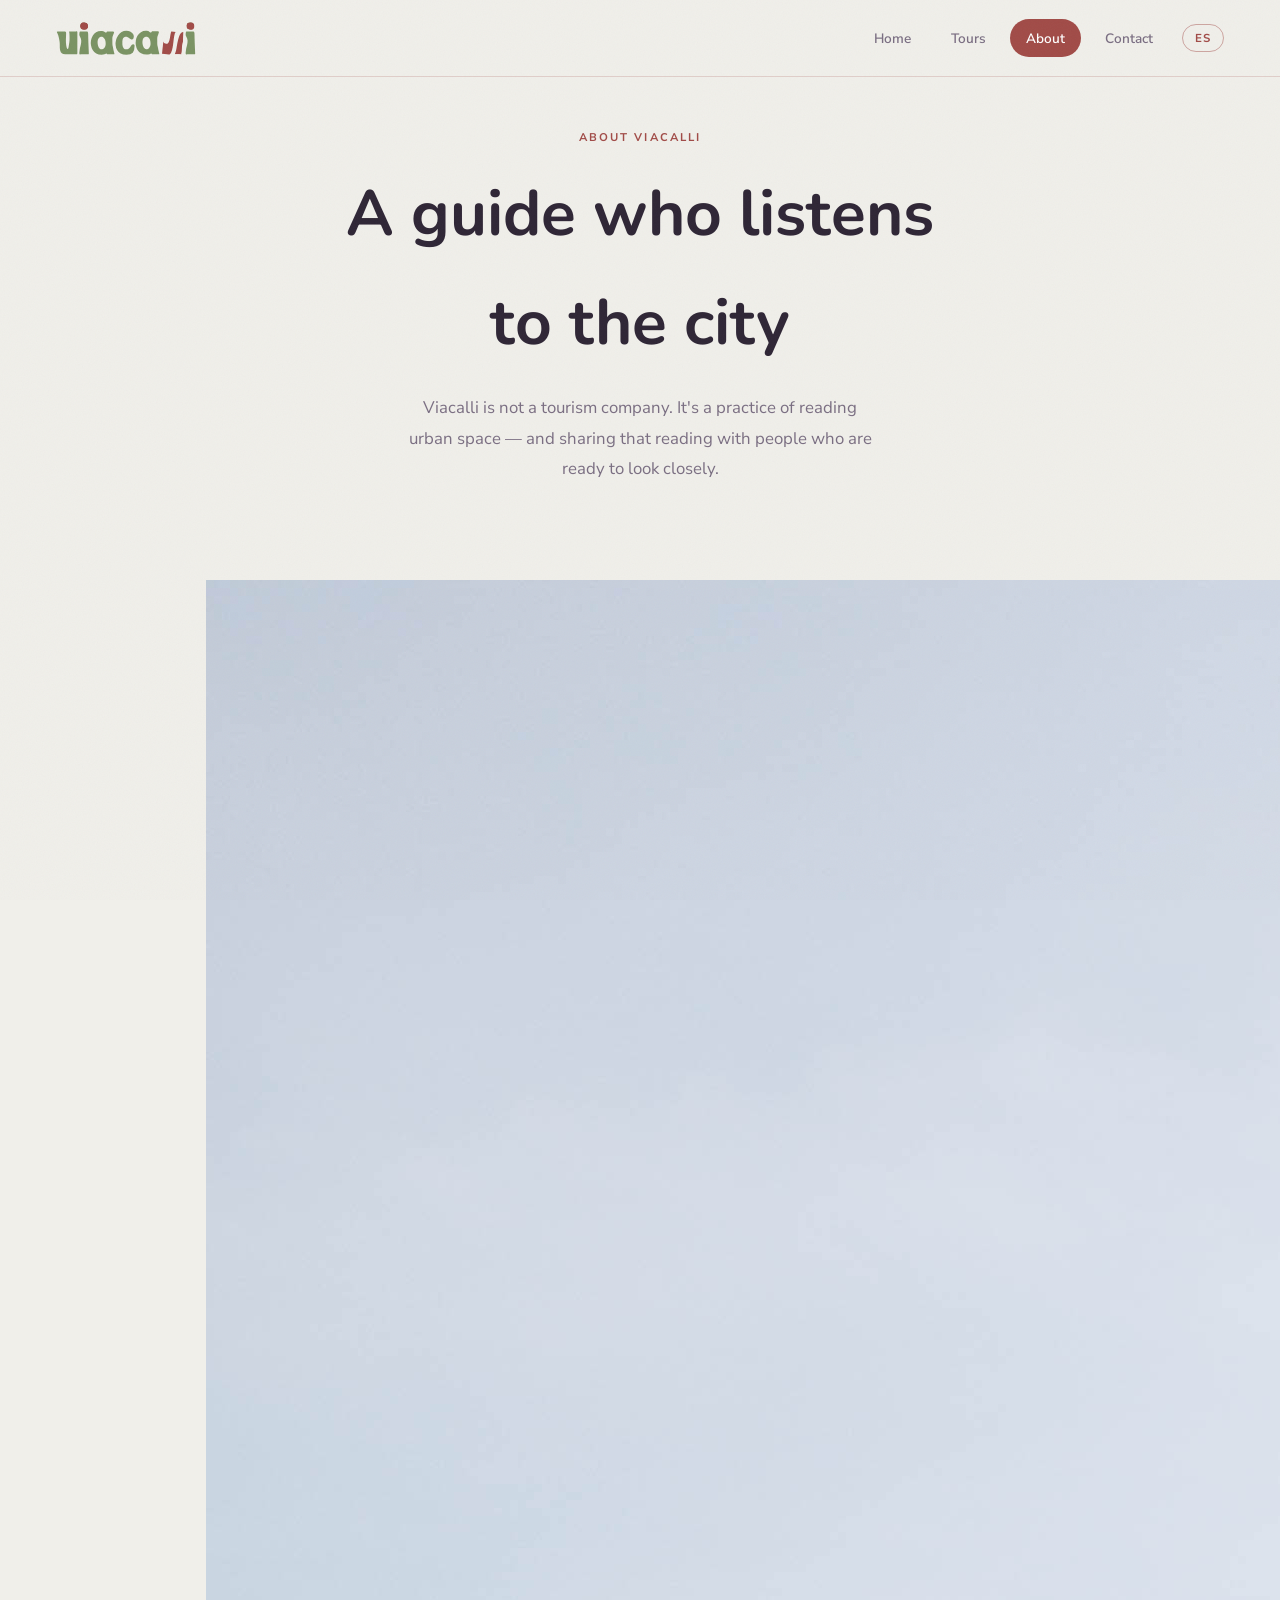
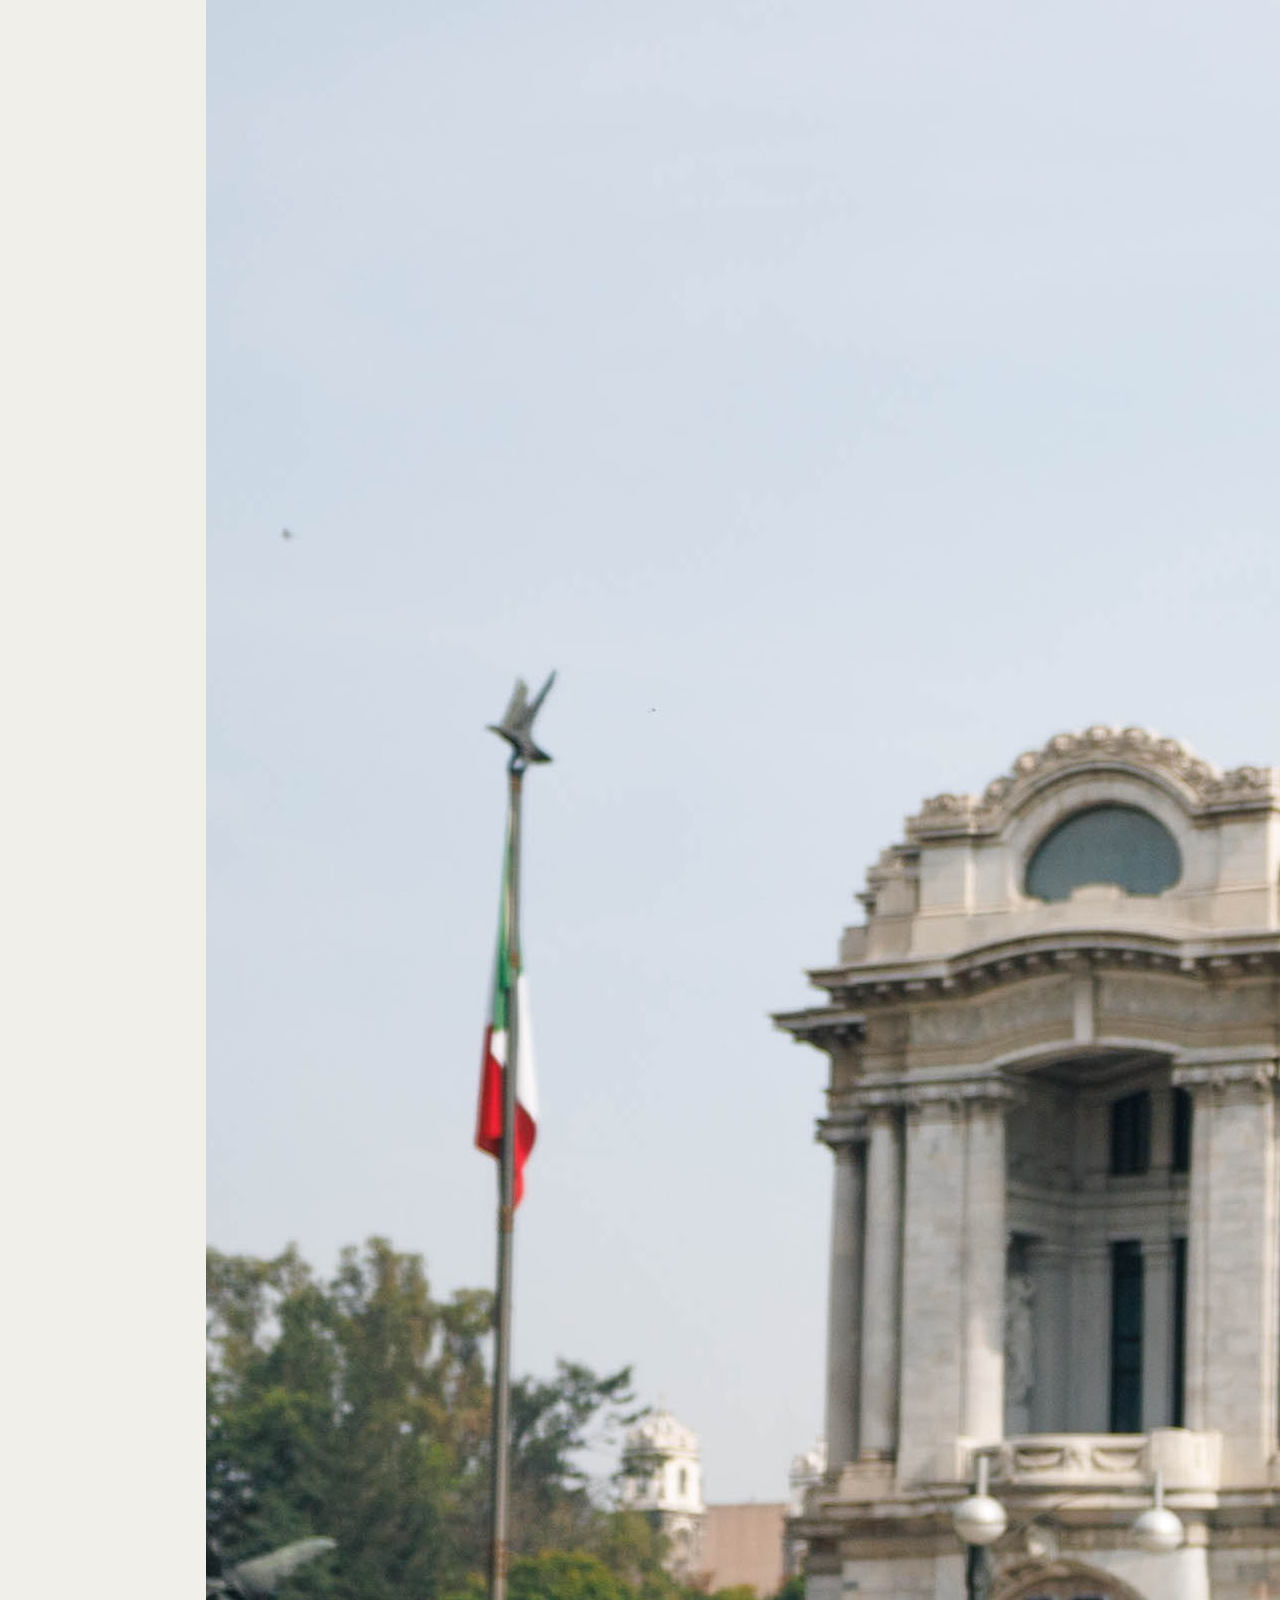
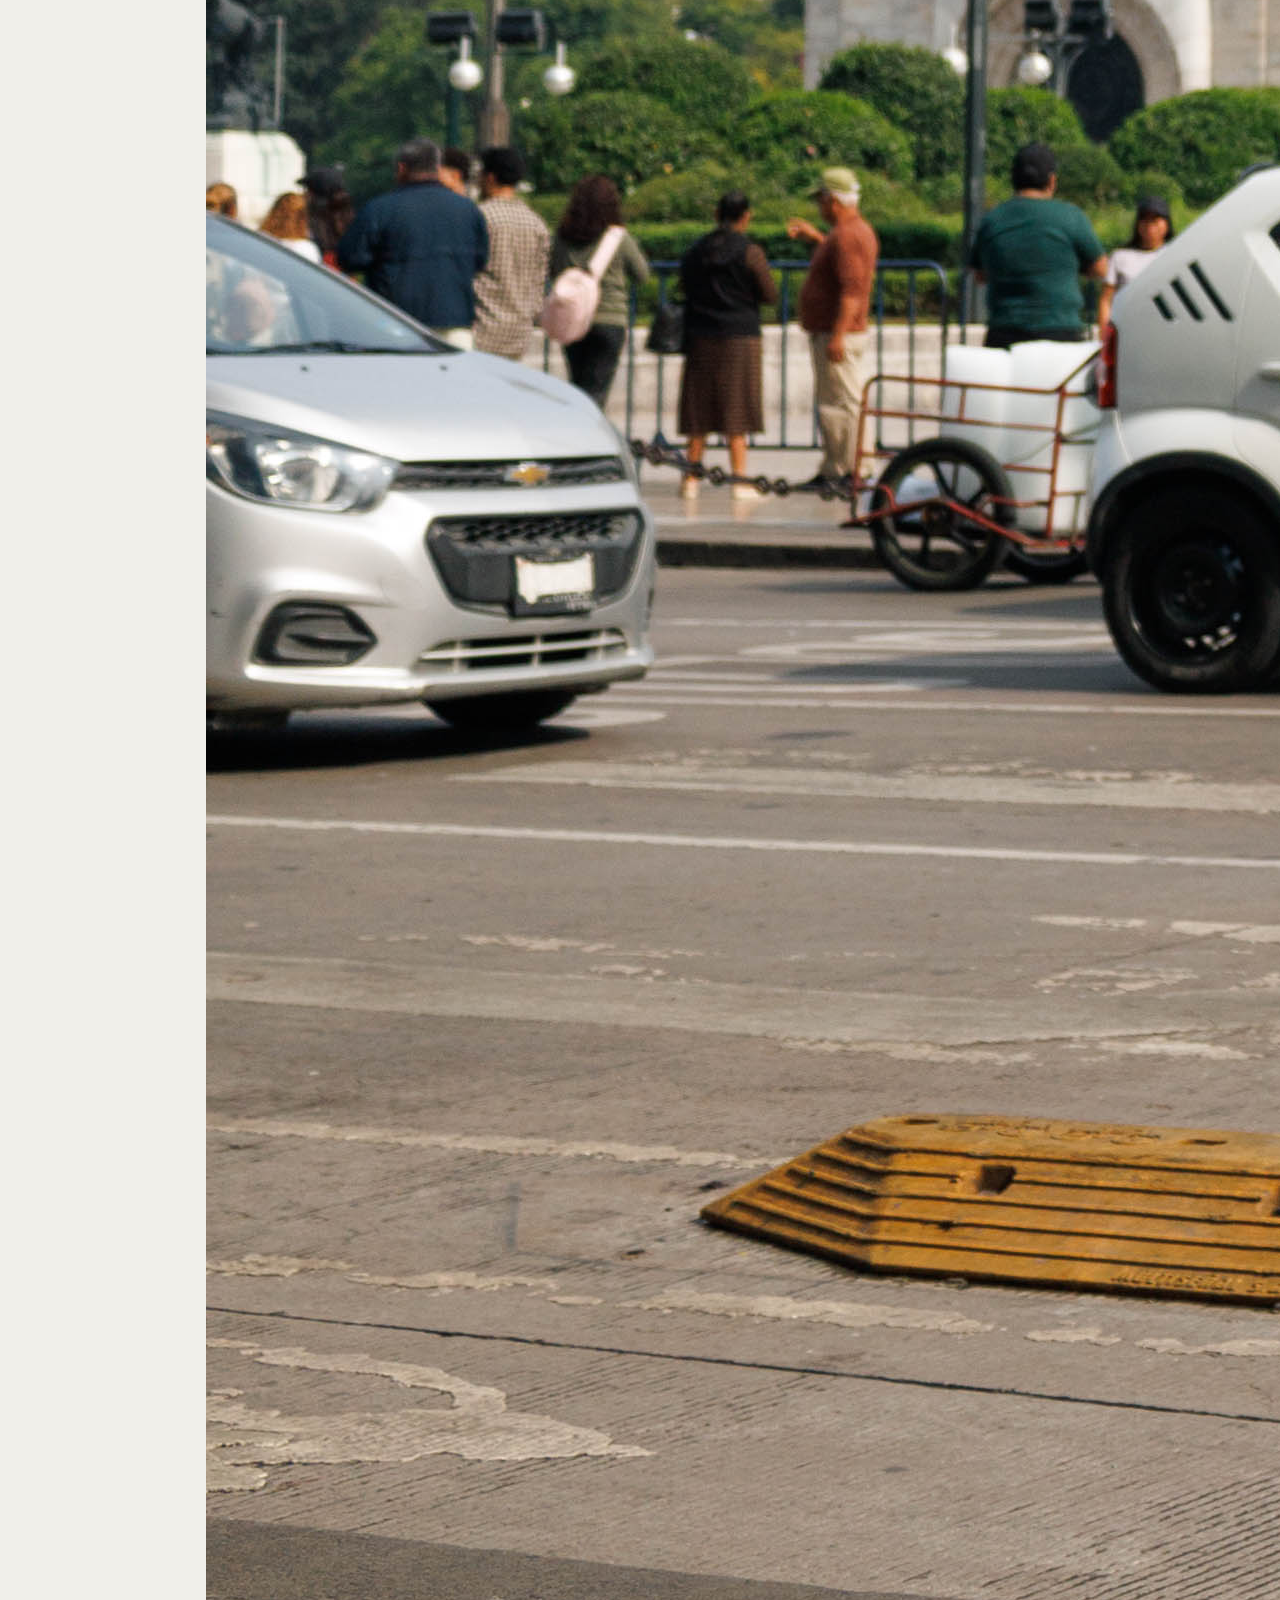
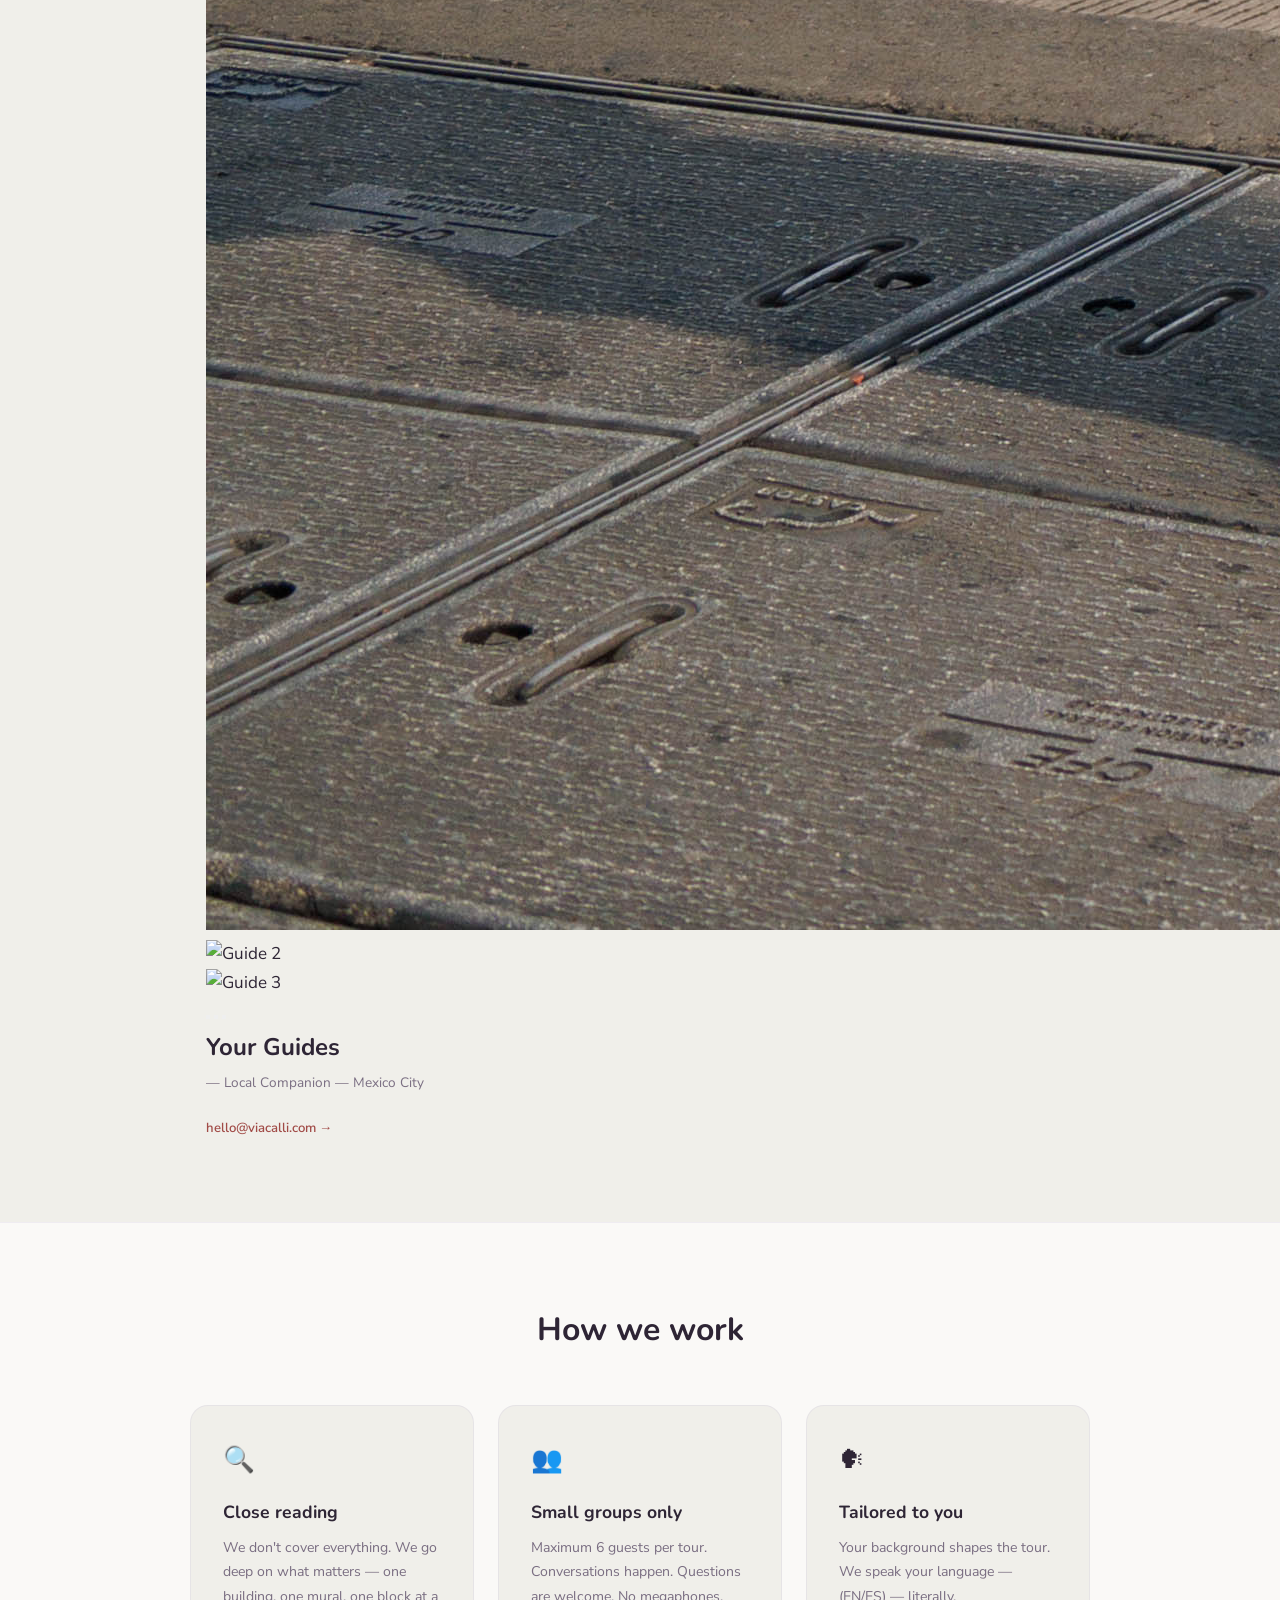
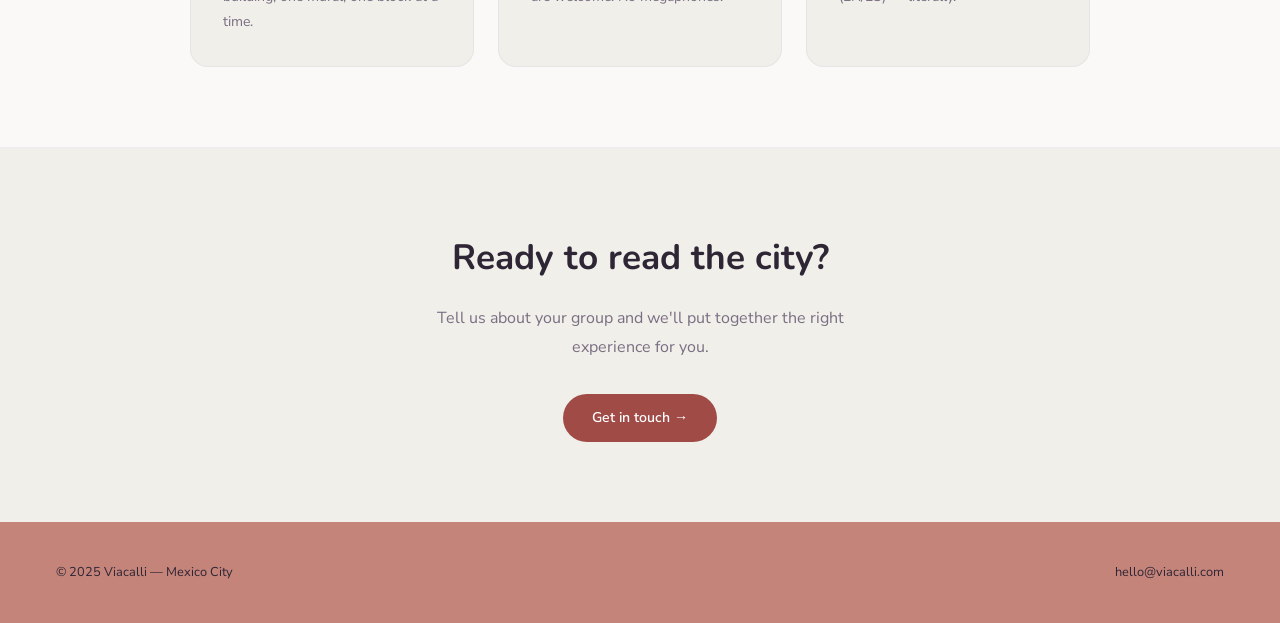
==== commit f5617e04: "Update about.html" ====
--- a/about.html
+++ b/about.html
@@ -44,8 +44,6 @@
 .bio-left {
   position: sticky;
   top: 7rem;
-  overflow: hidden;
-  max-width: 280px;
 }
 
 
--- a/style.css
+++ b/style.css
@@ -823,8 +823,9 @@
 /* Cada slide ocupa el 100% del ancho */
 .guide-slide {
   min-width: 100%;
-  aspect-ratio: 3 / 4;
+  height: 380px;
   overflow: hidden;
+  flex-shrink: 0;
 }
 
 /* Foto */
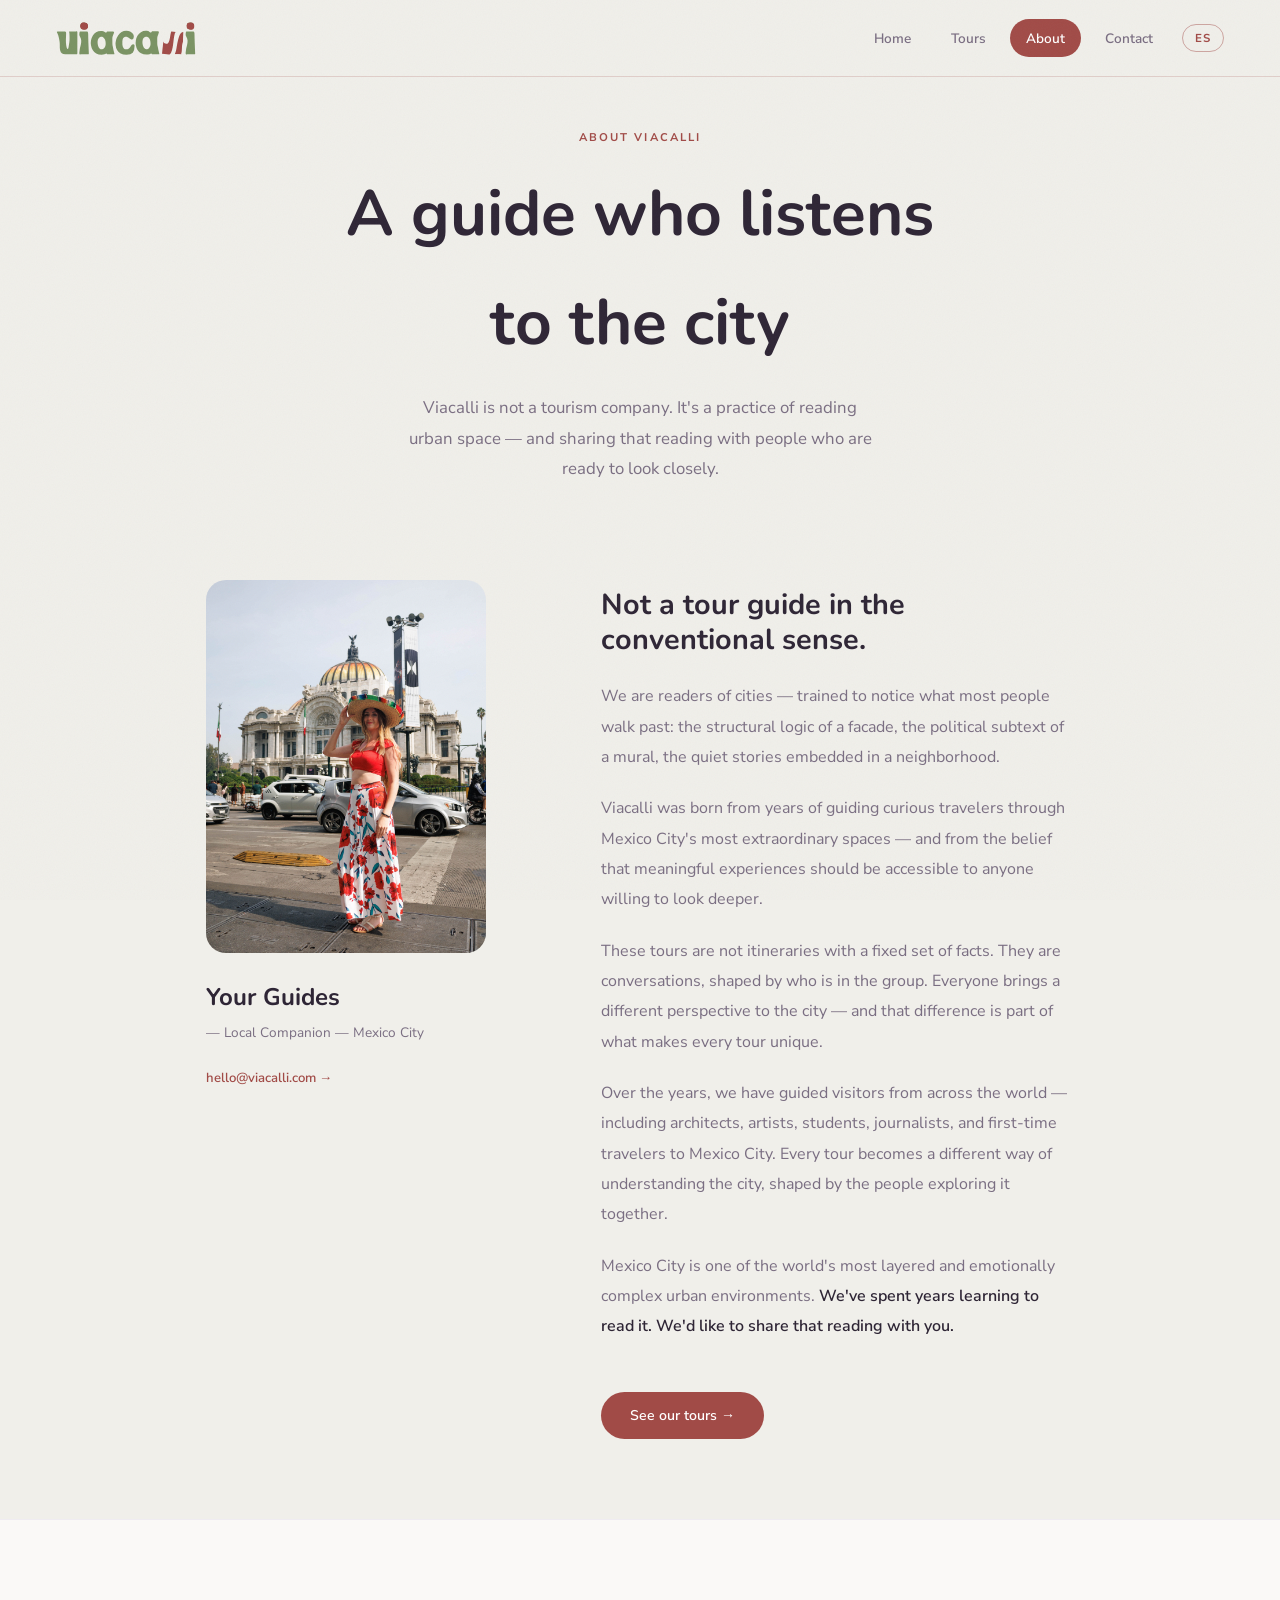
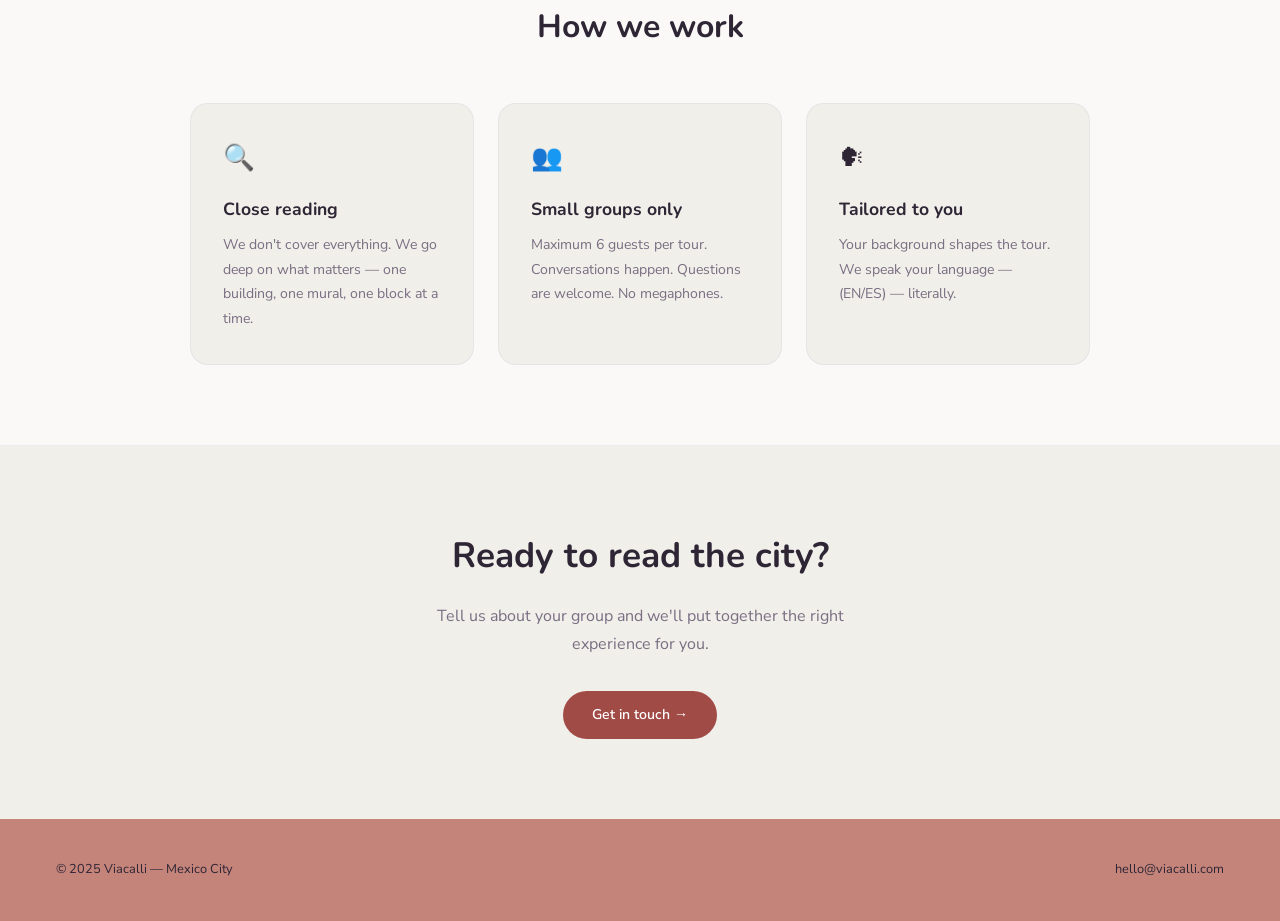
==== commit 790c1495: "Update about.html" ====
--- a/about.html
+++ b/about.html
@@ -44,6 +44,31 @@
 .bio-left {
   position: sticky;
   top: 7rem;
+  max-width: 280px;
+}
+
+.guides-carousel {
+  width: 280px;
+  height: 373px;
+  margin: 0 auto 1.5rem;
+  border-radius: 20px;
+  overflow: hidden;
+  position: relative;
+}
+
+.guide-slide {
+  min-width: 280px;
+  height: 373px;
+  overflow: hidden;
+  flex-shrink: 0;
+}
+
+.guide-photo {
+  width: 280px;
+  height: 373px;
+  object-fit: cover;
+  object-position: center top;
+  display: block;
 }
 
 
--- a/style.css
+++ b/style.css
@@ -805,8 +805,8 @@
 
 /* Contenedor del carrusel */
 .guides-carousel {
-  width: 100%;
-  max-width: 280px;
+  width: 280px;
+  height: 380px;
   margin: 0 auto 1.5rem;
   border-radius: 20px;
   overflow: hidden;
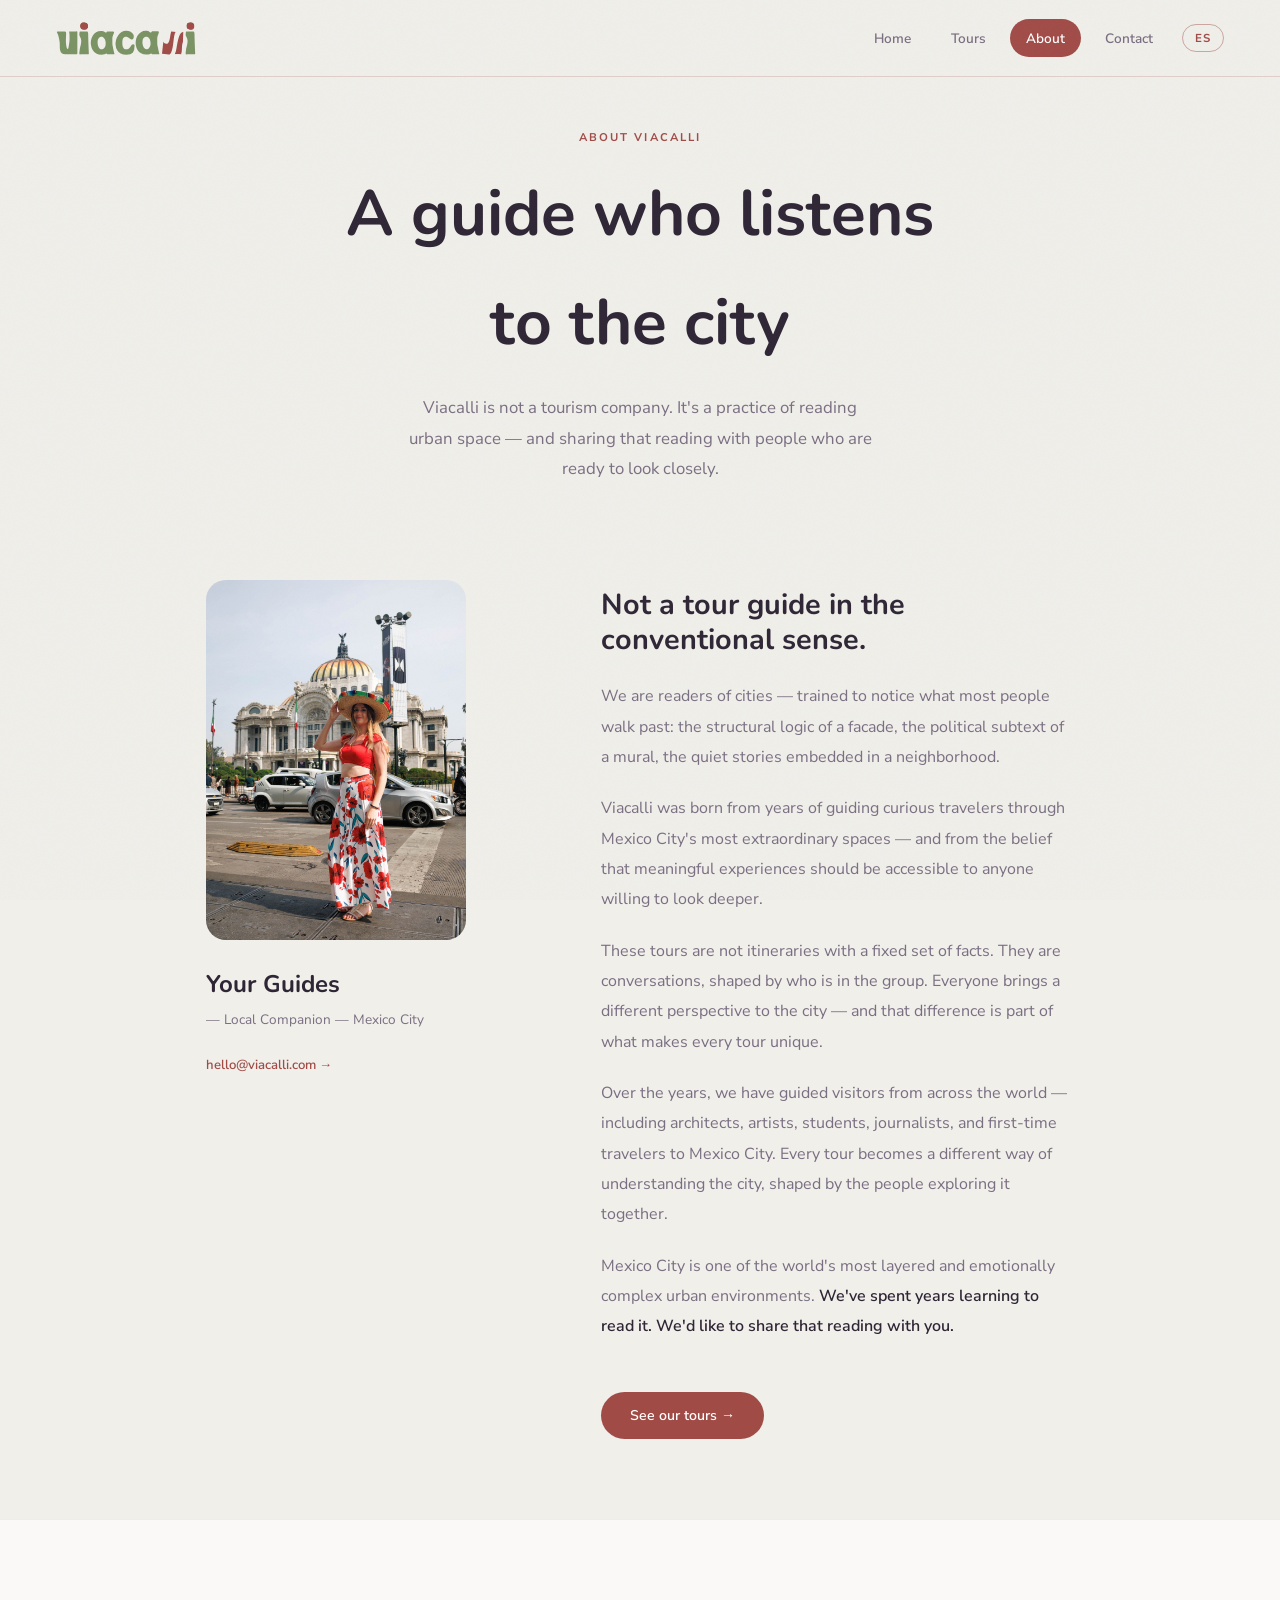
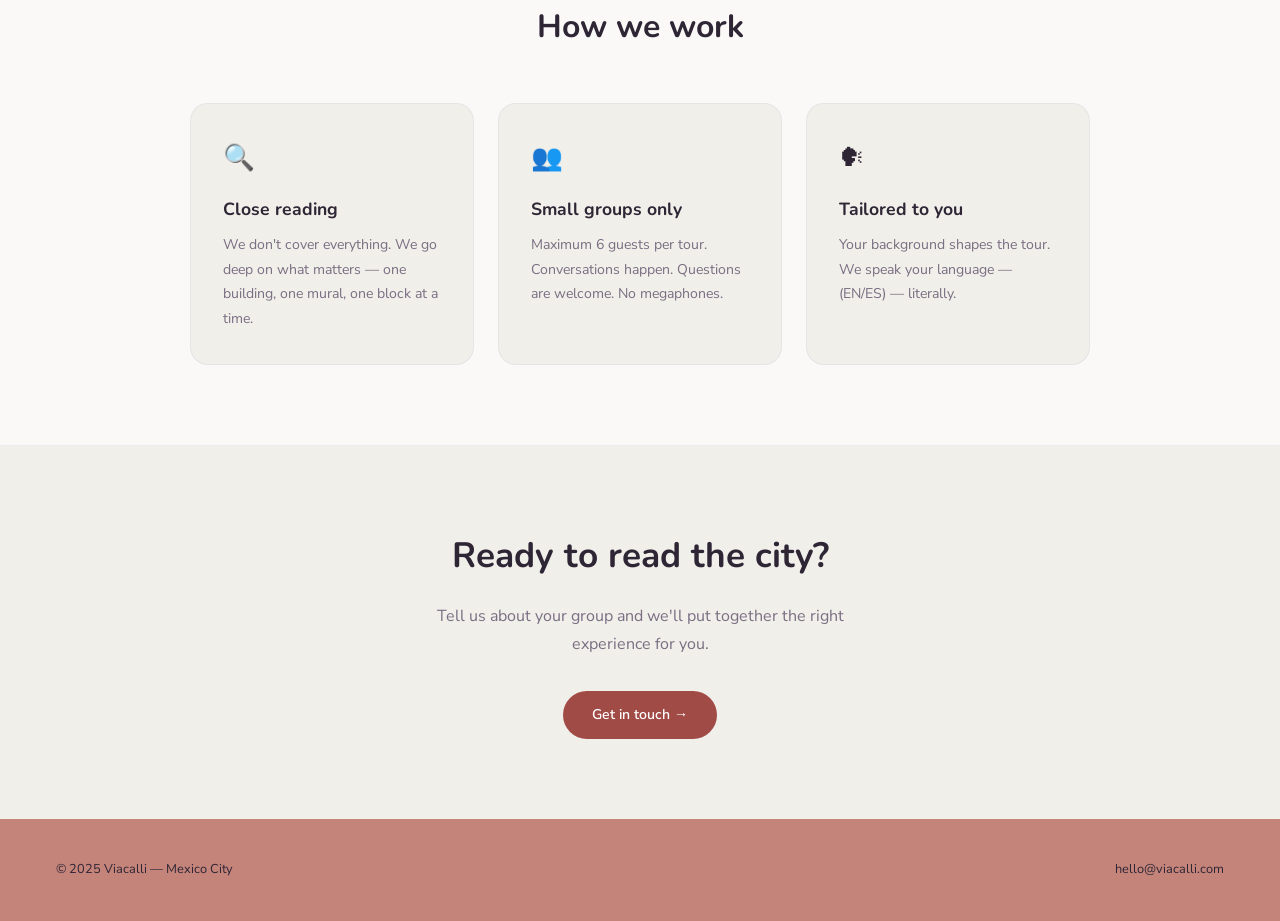
==== commit 2503f9e2: "Update about.html" ====
--- a/about.html
+++ b/about.html
@@ -44,34 +44,63 @@
 .bio-left {
   position: sticky;
   top: 7rem;
-  max-width: 280px;
 }
 
 .guides-carousel {
-  width: 280px;
-  height: 373px;
-  margin: 0 auto 1.5rem;
+  width: 260px;
+  height: 360px;
+  margin: 0 0 1.5rem;
   border-radius: 20px;
   overflow: hidden;
   position: relative;
 }
 
+.guides-track {
+  display: flex;
+  width: 780px;
+  height: 360px;
+  transition: transform 0.5s cubic-bezier(0.4, 0, 0.2, 1);
+  will-change: transform;
+}
+
 .guide-slide {
-  min-width: 280px;
-  height: 373px;
+  width: 260px;
+  min-width: 260px;
+  height: 360px;
   overflow: hidden;
   flex-shrink: 0;
 }
 
 .guide-photo {
-  width: 280px;
-  height: 373px;
+  width: 260px;
+  height: 360px;
   object-fit: cover;
   object-position: center top;
   display: block;
 }
 
-
+.guides-dots {
+  display: flex;
+  justify-content: center;
+  gap: 0.5rem;
+  padding: 0.75rem 0 0.25rem;
+}
+
+.guide-dot {
+  width: 7px;
+  height: 7px;
+  border-radius: 50%;
+  border: none;
+  background: rgba(161, 75, 71, 0.25);
+  cursor: pointer;
+  padding: 0;
+  transition: background 0.3s ease, transform 0.2s ease;
+}
+
+.guide-dot.active {
+  background: var(--lav-dark, #A14B47);
+  transform: scale(1.25);
+}
 
 .bio-name {
   font-family: var(--serif);
@@ -201,6 +230,10 @@
 @media (max-width: 768px) {
   .bio-section { grid-template-columns: 1fr; padding: 2rem 1.5rem 4rem; gap: 2.5rem; }
   .bio-left { position: static; }
+  .guides-carousel { width: 220px; height: 300px; }
+  .guides-track { width: 660px; height: 300px; }
+  .guide-slide { width: 220px; min-width: 220px; height: 300px; }
+  .guide-photo { width: 220px; height: 300px; }
   .values-section { padding: 4rem 1.5rem; }
   .values-grid { grid-template-columns: 1fr; }
 }
@@ -221,6 +254,7 @@
     <span></span><span></span><span></span>
   </button>
 </nav>
+
 <dialog id="mobileMenuDialog">
   <button class="dialog-close" id="dialogClose" aria-label="Close menu">✕</button>
   <nav class="dialog-nav">
@@ -238,16 +272,8 @@
   <p data-i18n="about.sub">Viacalli is not a tourism company. It's a practice of reading urban space — and sharing that reading with people who are ready to look closely.</p>
 </div>
 
-<!-- ============================================================
-     VIACALLI — CARRUSEL DE GUÍAS
-     Reemplaza TODA la sección <section class="bio-section">
-     en tu about.html con este bloque
-     ============================================================ -->
-
 <section class="bio-section">
   <div class="bio-left">
-
-    <!-- Carrusel de fotos -->
     <div class="guides-carousel">
       <div class="guides-track" id="guidesTrack">
         <div class="guide-slide">
@@ -260,15 +286,12 @@
           <img src="img/3.jpg" alt="Guide 3" class="guide-photo">
         </div>
       </div>
-
-      <!-- Dots de navegación -->
       <div class="guides-dots">
         <button class="guide-dot active" data-index="0"></button>
         <button class="guide-dot" data-index="1"></button>
         <button class="guide-dot" data-index="2"></button>
       </div>
     </div>
-
     <div class="bio-name">Your Guides</div>
     <div class="bio-title" data-i18n="about.bio.title">— Local Companion — Mexico City</div>
     <a href="contact.html" class="bio-contact-link">hello@viacalli.com →</a>
@@ -276,62 +299,15 @@
 
   <div class="bio-right">
     <h2 data-i18n="about.bio.h2">Not a tour guide in the conventional sense.</h2>
-    <p>
-      We are readers of cities — trained to notice what most people walk past: the structural logic of a facade, the political subtext of a mural, the quiet stories embedded in a neighborhood.
-    </p>
-    <p>
-      Viacalli was born from years of guiding curious travelers through Mexico City's most extraordinary spaces — and from the belief that meaningful experiences should be accessible to anyone willing to look deeper.
-    </p>
-    <p>
-      These tours are not itineraries with a fixed set of facts. They are conversations, shaped by who is in the group. Everyone brings a different perspective to the city — and that difference is part of what makes every tour unique. 
-    </p>
-    <p>
-      Over the years, we have guided visitors from across the world — including architects, artists, students, journalists, and first-time travelers to Mexico City. Every tour becomes a different way of understanding the city, shaped by the people exploring it together.
-    </p>
-    <p>
-      Mexico City is one of the world's most layered and emotionally complex urban environments. <strong>We've spent years learning to read it. We'd like to share that reading with you.</strong>
-    </p>
+    <p>We are readers of cities — trained to notice what most people walk past: the structural logic of a facade, the political subtext of a mural, the quiet stories embedded in a neighborhood.</p>
+    <p>Viacalli was born from years of guiding curious travelers through Mexico City's most extraordinary spaces — and from the belief that meaningful experiences should be accessible to anyone willing to look deeper.</p>
+    <p>These tours are not itineraries with a fixed set of facts. They are conversations, shaped by who is in the group. Everyone brings a different perspective to the city — and that difference is part of what makes every tour unique.</p>
+    <p>Over the years, we have guided visitors from across the world — including architects, artists, students, journalists, and first-time travelers to Mexico City. Every tour becomes a different way of understanding the city, shaped by the people exploring it together.</p>
+    <p>Mexico City is one of the world's most layered and emotionally complex urban environments. <strong>We've spent years learning to read it. We'd like to share that reading with you.</strong></p>
     <br>
     <a href="tours.html" class="btn btn-primary" data-i18n="about.bio.cta">See our tours →</a>
   </div>
 </section>
-
-<!-- Script del carrusel de guías -->
-<script>
-(function () {
-  var track = document.getElementById('guidesTrack');
-  var dots = document.querySelectorAll('.guide-dot');
-  var current = 0;
-  var total = 3;
-  var timer;
-
-  function goTo(index) {
-    current = index;
-    track.style.transform = 'translateX(-' + (index * 100) + '%)';
-    dots.forEach(function (d, i) {
-      d.classList.toggle('active', i === index);
-    });
-  }
-
-  function next() {
-    goTo((current + 1) % total);
-  }
-
-  function startTimer() {
-    timer = setInterval(next, 3500);
-  }
-
-  dots.forEach(function (dot) {
-    dot.addEventListener('click', function () {
-      clearInterval(timer);
-      goTo(parseInt(dot.dataset.index));
-      startTimer();
-    });
-  });
-
-  startTimer();
-})();
-</script>
 
 <section class="values-section">
   <h2 data-i18n="about.values.h2">How we work</h2>
@@ -365,6 +341,47 @@
   <p><a href="mailto:hello@viacalli.com">hello@viacalli.com</a></p>
 </footer>
 
+<script>
+(function () {
+  var track = document.getElementById('guidesTrack');
+  var dots = document.querySelectorAll('.guide-dot');
+  var current = 0;
+  var total = 3;
+  var slideWidth = 260;
+  var timer;
+
+  function goTo(index) {
+    current = index;
+    track.style.transform = 'translateX(-' + (index * slideWidth) + 'px)';
+    dots.forEach(function (d, i) {
+      d.classList.toggle('active', i === index);
+    });
+  }
+
+  function next() {
+    goTo((current + 1) % total);
+  }
+
+  function startTimer() {
+    timer = setInterval(next, 3500);
+  }
+
+  dots.forEach(function (dot) {
+    dot.addEventListener('click', function () {
+      clearInterval(timer);
+      goTo(parseInt(dot.dataset.index));
+      startTimer();
+    });
+  });
+
+  // Adjust slideWidth on mobile
+  if (window.innerWidth <= 768) {
+    slideWidth = 220;
+  }
+
+  startTimer();
+})();
+</script>
 
 <script src="lang.js"></script>
 <script>
@@ -400,4 +417,4 @@
 })();
 </script>
 </body>
-</html>
+</html>
--- a/style.css
+++ b/style.css
@@ -703,6 +703,7 @@
     padding-left: 1.25rem;
     padding-right: 1.25rem;
   }
+}
  
  
 /* ── EXTRA SMALL (iPhone SE, pantallas < 390px) ── */
@@ -818,12 +819,14 @@
   display: flex;
   transition: transform 0.5s cubic-bezier(0.4, 0, 0.2, 1);
   will-change: transform;
+  width: 840px;
 }
 
 /* Cada slide ocupa el 100% del ancho */
 .guide-slide {
-  min-width: 100%;
-  height: 380px;
+  width: 280px;
+  min-width: 280px;
+  height: 373px;
   overflow: hidden;
   flex-shrink: 0;
 }
